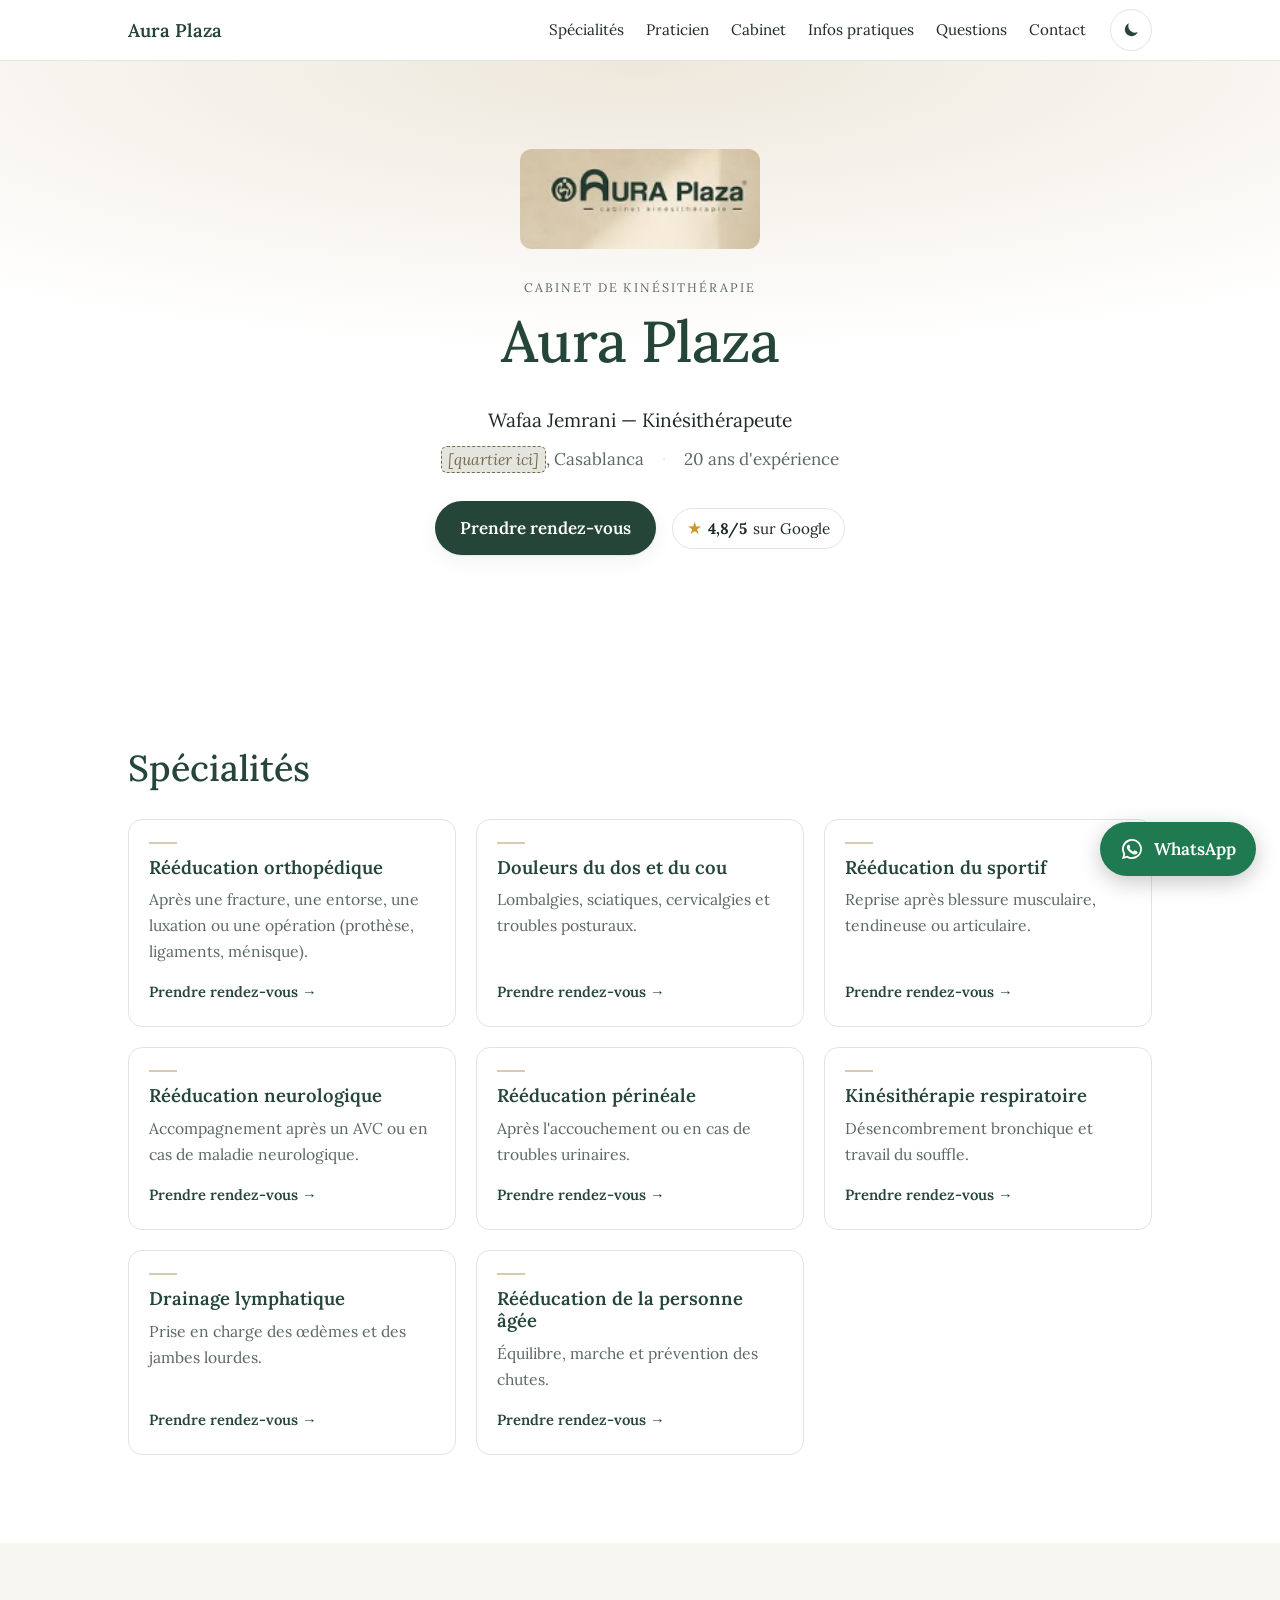
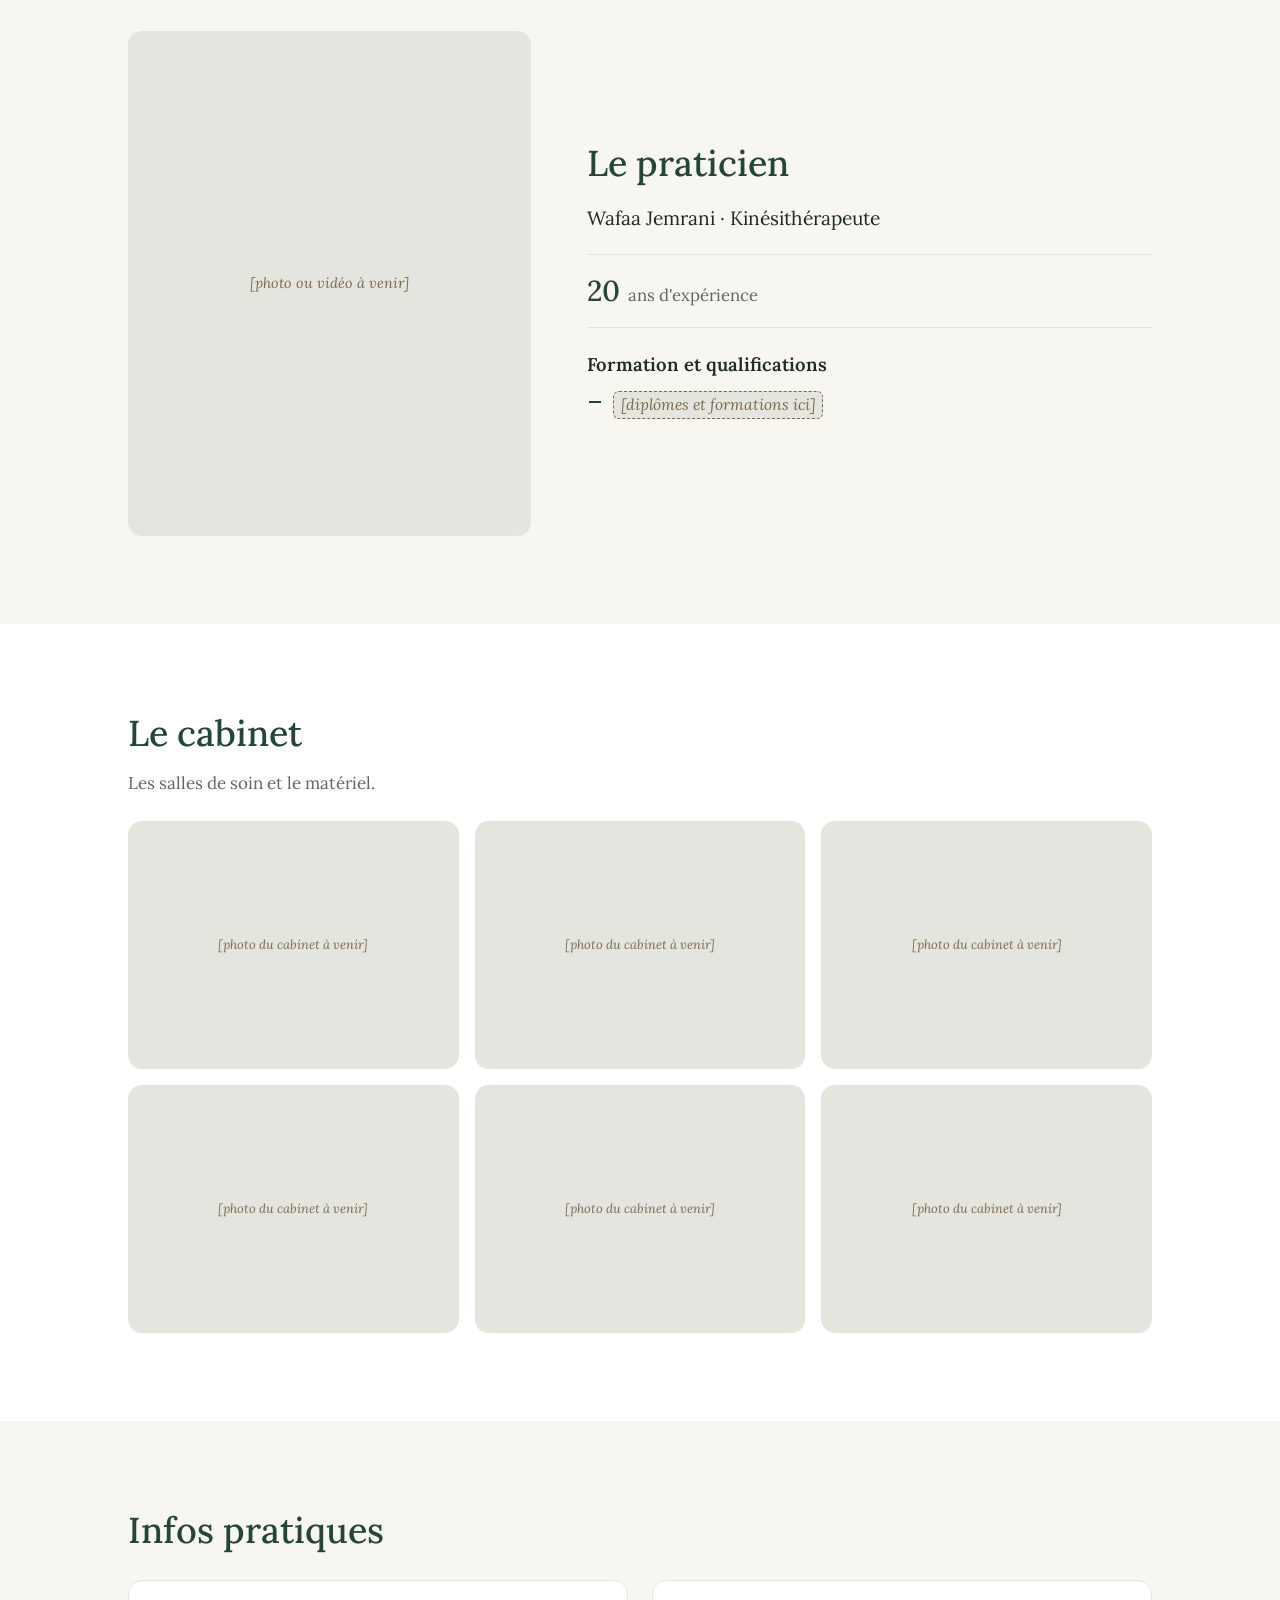
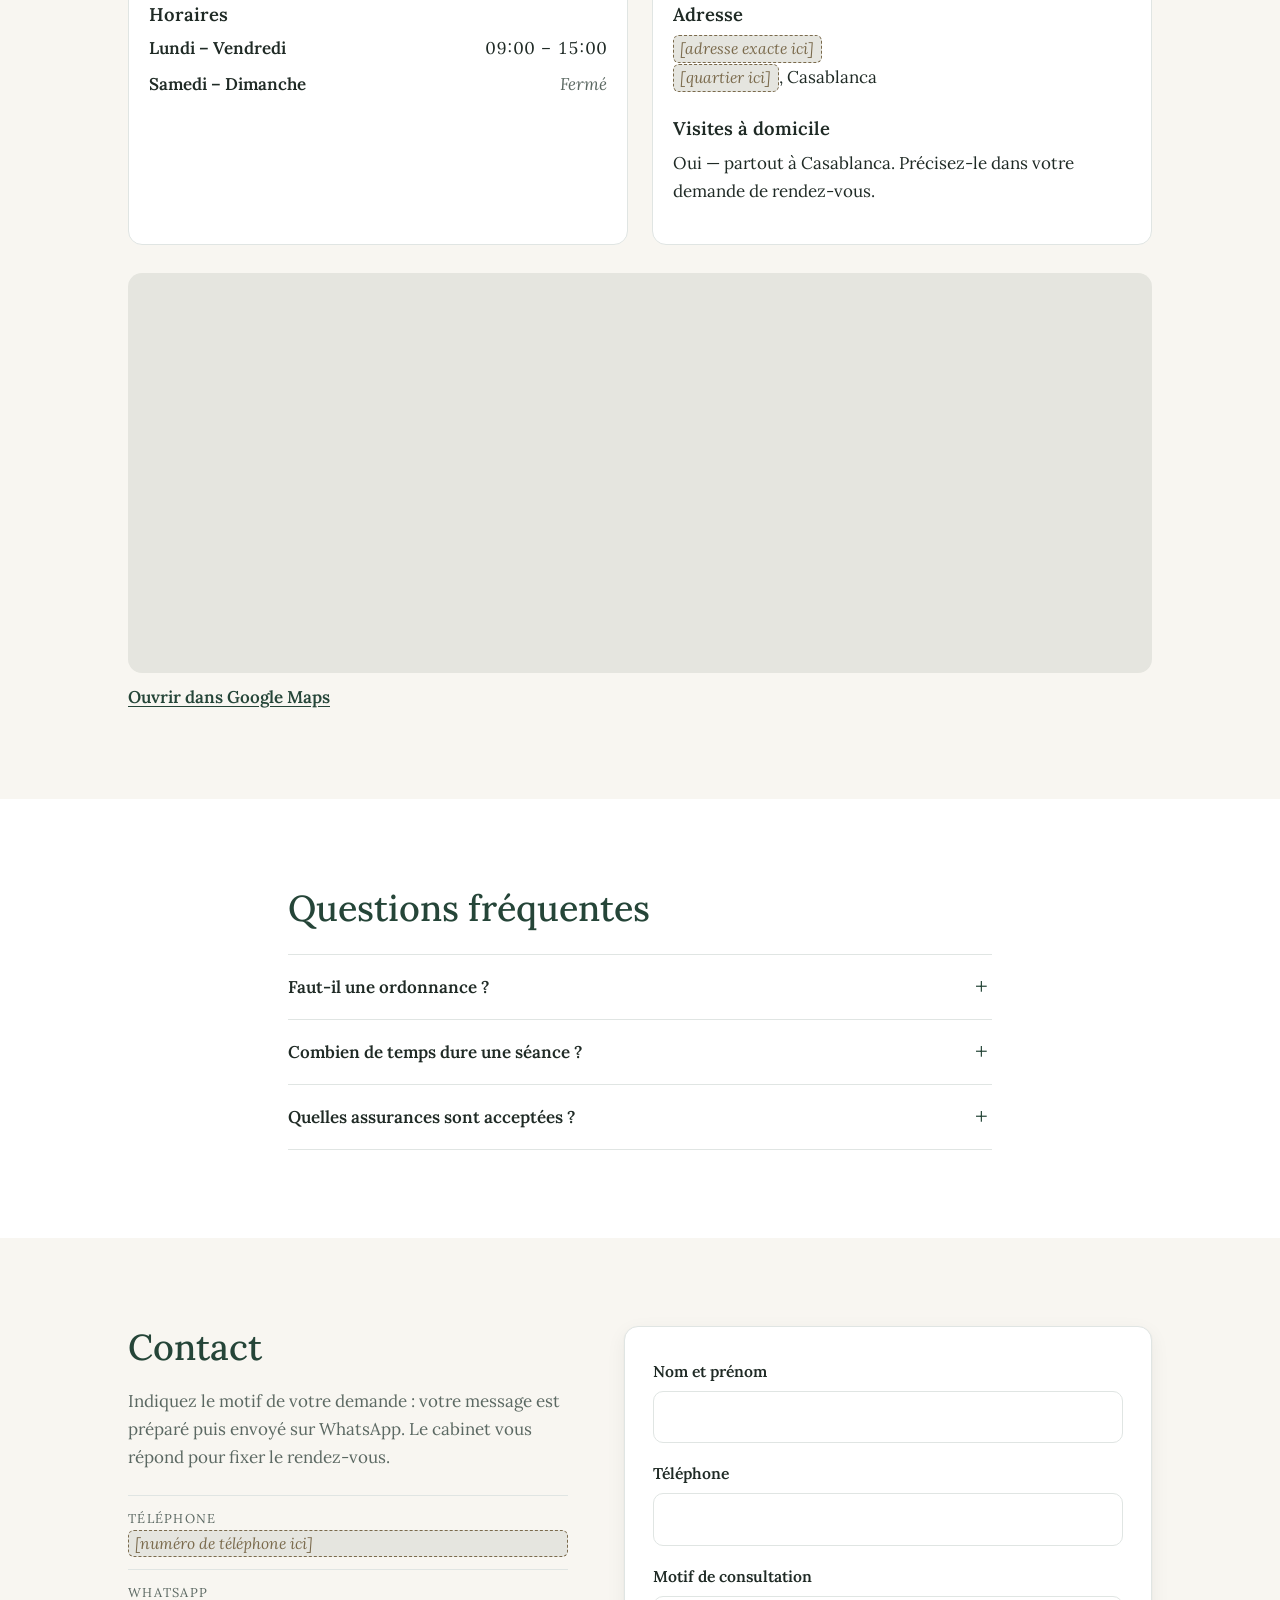
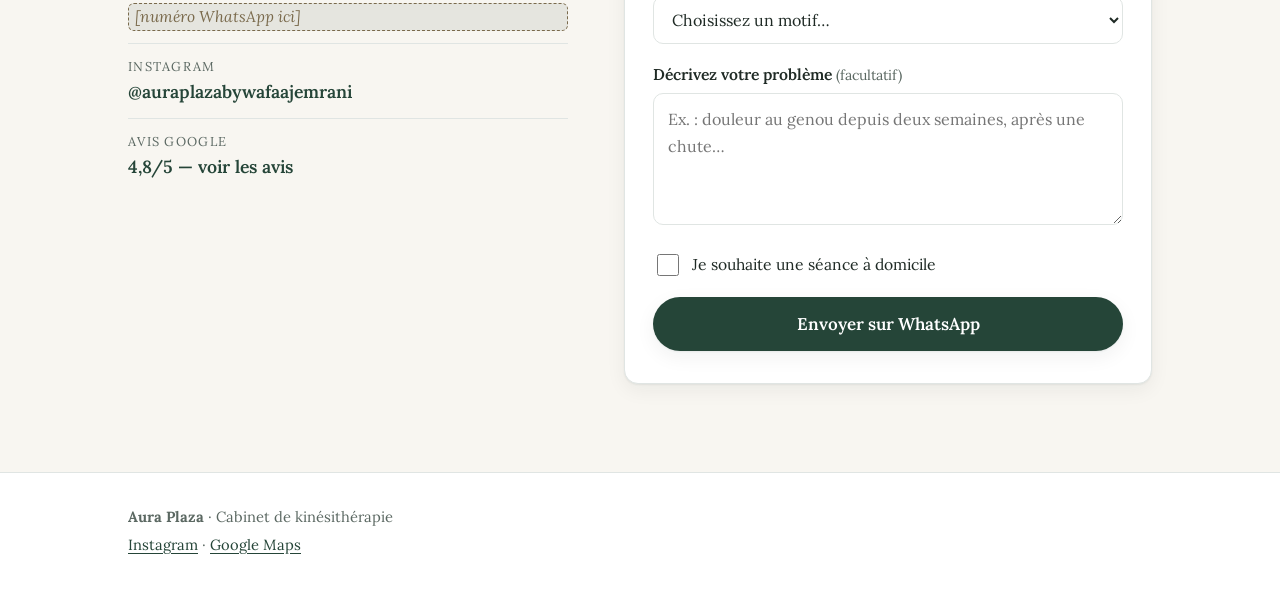
==== clients/aura-plaza/index.html @ 07568cd8 "Add kiné one-page template and Aura Plaza client site Static HTML/CSS/JS template driven by config.j" ====
<!DOCTYPE html>
<html lang="fr">
<head>
  <meta charset="utf-8">
  <meta name="viewport" content="width=device-width, initial-scale=1">
  <title>Cabinet de kinésithérapie</title>
  <meta name="description" content="">
  <meta name="color-scheme" content="light dark">
  <link rel="preconnect" href="https://fonts.googleapis.com">
  <link rel="preconnect" href="https://fonts.gstatic.com" crossorigin>
  <link href="https://fonts.googleapis.com/css2?family=Lora:ital,wght@0,400;0,500;0,600;1,400&display=swap" rel="stylesheet">
  <link rel="stylesheet" href="style.css">
  <!-- Applique le thème enregistré avant l'affichage pour éviter un flash -->
  <script>
    try { var t = localStorage.getItem("theme"); if (t) document.documentElement.setAttribute("data-theme", t); } catch (e) {}
  </script>
</head>
<body>
  <a class="skip-link" href="#contenu">Aller au contenu</a>

  <header class="site-header">
    <div class="container header-inner">
      <a class="brand" href="#top" data-bind="name">Cabinet</a>
      <nav class="main-nav" aria-label="Navigation principale">
        <a href="#specialites">Spécialités</a>
        <a href="#praticien">Praticien</a>
        <a href="#cabinet">Cabinet</a>
        <a href="#infos">Infos pratiques</a>
        <a href="#faq">Questions</a>
        <a href="#contact">Contact</a>
      </nav>
      <button class="theme-toggle" type="button" aria-label="Basculer le mode sombre" title="Mode clair / sombre">
        <svg class="icon-moon" viewBox="0 0 24 24" aria-hidden="true"><path d="M20 14.5A8 8 0 0 1 9.5 4a8 8 0 1 0 10.5 10.5Z"/></svg>
        <svg class="icon-sun" viewBox="0 0 24 24" aria-hidden="true"><circle cx="12" cy="12" r="4.5"/><path d="M12 2v2.5M12 19.5V22M2 12h2.5M19.5 12H22M4.9 4.9l1.8 1.8M17.3 17.3l1.8 1.8M4.9 19.1l1.8-1.8M17.3 6.7l1.8-1.8"/></svg>
      </button>
    </div>
  </header>

  <main id="contenu">
    <!-- 1. Hero -->
    <section class="hero" id="top">
      <div class="container hero-inner">
        <div class="hero-logo" id="hero-logo"></div>
        <p class="eyebrow" data-bind="tagline"></p>
        <h1 data-bind="name"></h1>
        <p class="hero-practitioner" id="hero-practitioner"></p>
        <p class="hero-meta" id="hero-meta"></p>
        <div class="hero-actions">
          <a class="btn btn-primary" href="#contact">Prendre rendez-vous</a>
          <a class="rating-badge" id="hero-rating" target="_blank" rel="noopener"></a>
        </div>
      </div>
    </section>

    <!-- 2. Spécialités -->
    <section class="section" id="specialites">
      <div class="container">
        <h2>Spécialités</h2>
        <div class="cards" id="specialties-list"></div>
      </div>
    </section>

    <!-- 3. Le praticien -->
    <section class="section section-alt" id="praticien">
      <div class="container practitioner">
        <div class="practitioner-media" id="practitioner-media"></div>
        <div class="practitioner-text">
          <h2 id="practitioner-heading">Le praticien</h2>
          <p class="practitioner-name" id="practitioner-name"></p>
          <p class="experience" id="practitioner-experience"></p>
          <h3>Formation et qualifications</h3>
          <ul class="check-list" id="practitioner-qualifications"></ul>
        </div>
      </div>
    </section>

    <!-- 4. Le cabinet -->
    <section class="section" id="cabinet">
      <div class="container">
        <h2>Le cabinet</h2>
        <p class="section-intro">Les salles de soin et le matériel.</p>
        <div class="gallery" id="cabinet-gallery"></div>
      </div>
    </section>

    <!-- 5. Infos pratiques -->
    <section class="section section-alt" id="infos">
      <div class="container">
        <h2>Infos pratiques</h2>
        <div class="info-grid">
          <div class="info-block">
            <h3>Horaires</h3>
            <dl class="hours" id="hours-list"></dl>
          </div>
          <div class="info-block">
            <h3>Adresse</h3>
            <address id="address-block"></address>
            <div id="access-block"></div>
            <h3>Visites à domicile</h3>
            <p id="home-visits"></p>
          </div>
        </div>
        <div class="map" id="map-block"></div>
      </div>
    </section>

    <!-- 6. Questions fréquentes -->
    <section class="section" id="faq">
      <div class="container narrow">
        <h2>Questions fréquentes</h2>
        <div class="faq-list" id="faq-list"></div>
      </div>
    </section>

    <!-- 7. Contact -->
    <section class="section section-alt" id="contact">
      <div class="container contact">
        <div class="contact-text">
          <h2>Contact</h2>
          <p>Indiquez le motif de votre demande : votre message est préparé puis envoyé sur WhatsApp. Le cabinet vous répond pour fixer le rendez-vous.</p>
          <ul class="contact-list" id="contact-list"></ul>
        </div>

        <form class="contact-form" id="rdv-form" novalidate>
          <div class="field">
            <label for="f-name">Nom et prénom</label>
            <input id="f-name" name="name" type="text" autocomplete="name" required>
          </div>
          <div class="field">
            <label for="f-phone">Téléphone</label>
            <input id="f-phone" name="phone" type="tel" autocomplete="tel" inputmode="tel" required>
          </div>
          <div class="field">
            <label for="f-specialty">Motif de consultation</label>
            <select id="f-specialty" name="specialty" required></select>
          </div>
          <div class="field">
            <label for="f-message">Décrivez votre problème <span class="optional" id="f-message-hint">(facultatif)</span></label>
            <textarea id="f-message" name="message" rows="4" placeholder="Ex. : douleur au genou depuis deux semaines, après une chute…"></textarea>
          </div>
          <div class="field field-check" id="f-home-wrap" hidden>
            <input id="f-home" name="home" type="checkbox">
            <label for="f-home">Je souhaite une séance à domicile</label>
          </div>
          <p class="form-error" id="form-error" role="alert" hidden></p>
          <button class="btn btn-primary btn-block" type="submit">Envoyer sur WhatsApp</button>
        </form>
      </div>
    </section>
  </main>

  <footer class="site-footer">
    <div class="container footer-inner">
      <p><strong data-bind="name"></strong> · <span data-bind="tagline"></span></p>
      <p id="footer-links"></p>
    </div>
  </footer>

  <a class="whatsapp-fab" id="whatsapp-fab" target="_blank" rel="noopener" aria-label="Écrire sur WhatsApp">
    <svg viewBox="0 0 24 24" aria-hidden="true"><path d="M12 2a10 10 0 0 0-8.6 15.1L2 22l5-1.3A10 10 0 1 0 12 2Zm0 18.2a8.2 8.2 0 0 1-4.2-1.2l-.3-.2-3 .8.8-2.9-.2-.3A8.2 8.2 0 1 1 12 20.2Zm4.5-6.1c-.2-.1-1.5-.7-1.7-.8-.2-.1-.4-.1-.6.1l-.8 1c-.1.2-.3.2-.5.1a6.7 6.7 0 0 1-3.3-2.9c-.3-.4.3-.4.7-1.3.1-.2 0-.3 0-.4l-.8-1.8c-.2-.5-.4-.4-.6-.4h-.5a1 1 0 0 0-.7.3 3 3 0 0 0-.9 2.2 5.2 5.2 0 0 0 1.1 2.7 11.8 11.8 0 0 0 4.5 4c1.7.7 2.3.8 3.2.6.5-.1 1.5-.6 1.7-1.2.2-.6.2-1.1.2-1.2-.1-.1-.3-.2-.5-.3Z"/></svg>
    <span>WhatsApp</span>
  </a>

  <script src="config.js"></script>
  <script src="script.js"></script>
</body>
</html>
---- clients/aura-plaza/style.css ----
/* Modèle "Kiné" — mobile d'abord (360px), puis tablette et bureau. */

/* ---------- Couleurs ---------- */
:root {
  /* Valeurs remplacées par config.js (colors) */
  --brand: #2f5d50;
  --brand-accent: #d9cbb0;
  --d-bg: #16241e;
  --d-surface: #1e3129;
  --d-brand: #d9cbb0;
  --d-brand-accent: #8fb3a3;

  /* Mode clair */
  --bg: #ffffff;
  --surface: color-mix(in srgb, var(--brand-accent) 18%, #ffffff);
  --card: #ffffff;
  --text: #1f2a25;
  --muted: #5b6862;
  --line: color-mix(in srgb, var(--brand) 14%, #ffffff);
  --primary: var(--brand);
  --on-primary: #ffffff;
  --soft: color-mix(in srgb, var(--brand-accent) 45%, #ffffff);
  --placeholder-bg: color-mix(in srgb, var(--brand) 7%, #f3f1ec);
  --placeholder-text: #7a6a4c;
  --wa: #1f7a52;
  --shadow: 0 1px 2px rgba(20, 40, 30, .06), 0 6px 20px rgba(20, 40, 30, .06);

  --font: "Lora", Georgia, "Times New Roman", serif;
  --radius: 14px;
  --gutter: 16px;
  color-scheme: light;
}

/* Mode sombre : palette inversée du logo (fond vert, accents sable) */
@media (prefers-color-scheme: dark) {
  :root:not([data-theme="light"]) {
    --bg: var(--d-bg);
    --surface: var(--d-surface);
    --card: color-mix(in srgb, var(--d-surface) 70%, var(--d-brand) 4%);
    --text: #ece6d8;
    --muted: #b4b9ae;
    --line: color-mix(in srgb, var(--d-brand) 18%, var(--d-bg));
    --primary: var(--d-brand);
    --on-primary: var(--d-bg);
    --soft: color-mix(in srgb, var(--d-brand-accent) 22%, var(--d-bg));
    --placeholder-bg: color-mix(in srgb, var(--d-brand) 8%, var(--d-surface));
    --placeholder-text: #d9cbb0;
    --wa: #2a9d6a;
    --shadow: 0 1px 2px rgba(0, 0, 0, .25), 0 8px 24px rgba(0, 0, 0, .25);
    color-scheme: dark;
  }
}
:root[data-theme="dark"] {
  --bg: var(--d-bg);
  --surface: var(--d-surface);
  --card: color-mix(in srgb, var(--d-surface) 70%, var(--d-brand) 4%);
  --text: #ece6d8;
  --muted: #b4b9ae;
  --line: color-mix(in srgb, var(--d-brand) 18%, var(--d-bg));
  --primary: var(--d-brand);
  --on-primary: var(--d-bg);
  --soft: color-mix(in srgb, var(--d-brand-accent) 22%, var(--d-bg));
  --placeholder-bg: color-mix(in srgb, var(--d-brand) 8%, var(--d-surface));
  --placeholder-text: #d9cbb0;
  --wa: #2a9d6a;
  --shadow: 0 1px 2px rgba(0, 0, 0, .25), 0 8px 24px rgba(0, 0, 0, .25);
  color-scheme: dark;
}

/* ---------- Base ---------- */
*, *::before, *::after { box-sizing: border-box; }
html { scroll-behavior: smooth; -webkit-text-size-adjust: 100%; }
@media (prefers-reduced-motion: reduce) { html { scroll-behavior: auto; } }
body {
  margin: 0;
  background: var(--bg);
  color: var(--text);
  font-family: var(--font);
  font-size: 1.0625rem;
  line-height: 1.65;
  overflow-x: hidden;
  padding-bottom: 88px; /* place pour le bouton WhatsApp */
  transition: background-color .25s, color .25s;
}
img, video, iframe { display: block; max-width: 100%; }
a { color: var(--primary); text-underline-offset: 3px; }
h1, h2, h3 { line-height: 1.2; font-weight: 500; margin: 0 0 .5em; overflow-wrap: anywhere; }
h1 { font-size: clamp(2.1rem, 9vw, 3.6rem); letter-spacing: -.01em; }
h2 { font-size: clamp(1.6rem, 6vw, 2.25rem); color: var(--primary); }
h3 { font-size: 1.15rem; font-weight: 600; }
p { margin: 0 0 1em; }
section[id] { scroll-margin-top: 72px; }

.container { width: 100%; max-width: 1080px; margin: 0 auto; padding: 0 var(--gutter); }
.narrow { max-width: 760px; }
.section { padding: 64px 0; }
.section-alt { background: var(--surface); }
.section-intro { color: var(--muted); margin-top: -.25em; }

.skip-link { position: absolute; left: -999px; top: 8px; background: var(--primary); color: var(--on-primary); padding: 8px 12px; border-radius: 8px; z-index: 100; }
.skip-link:focus { left: 8px; }
:focus-visible { outline: 2px solid var(--primary); outline-offset: 3px; }

/* Espaces réservés visibles */
.placeholder {
  display: inline-block;
  background: var(--placeholder-bg);
  color: var(--placeholder-text);
  border: 1px dashed currentColor;
  border-radius: 6px;
  padding: 0 .4em;
  font-size: .92em;
  font-style: italic;
}
.photo-slot {
  display: flex; align-items: center; justify-content: center;
  width: 100%; aspect-ratio: 4 / 3;
  background: var(--placeholder-bg);
  border-radius: var(--radius);
  color: var(--placeholder-text);
  font-size: .9rem; font-style: italic; text-align: center; padding: 12px;
}
.photo-slot.portrait { aspect-ratio: 4 / 5; }

/* ---------- Boutons ---------- */
.btn {
  display: inline-flex; align-items: center; justify-content: center;
  min-height: 48px; padding: 12px 24px;
  border-radius: 999px; border: 1px solid transparent;
  font: inherit; font-weight: 600; text-decoration: none; cursor: pointer;
  transition: transform .15s, background-color .2s, box-shadow .2s;
}
.btn-primary { background: var(--primary); color: var(--on-primary); box-shadow: var(--shadow); }
.btn-primary:hover { transform: translateY(-1px); }
.btn-block { width: 100%; }

/* ---------- En-tête ---------- */
.site-header {
  position: sticky; top: 0; z-index: 20;
  background: color-mix(in srgb, var(--bg) 88%, transparent);
  backdrop-filter: saturate(1.4) blur(10px);
  -webkit-backdrop-filter: saturate(1.4) blur(10px);
  border-bottom: 1px solid var(--line);
}
.header-inner { display: flex; align-items: center; gap: 12px; min-height: 60px; }
.brand { font-weight: 600; font-size: 1.15rem; color: var(--primary); text-decoration: none; margin-right: auto; white-space: nowrap; }
.main-nav { display: none; }
.theme-toggle {
  width: 42px; height: 42px; flex: none;
  display: inline-flex; align-items: center; justify-content: center;
  border-radius: 50%; border: 1px solid var(--line);
  background: transparent; color: var(--primary); cursor: pointer;
}
.theme-toggle svg { width: 20px; height: 20px; fill: none; stroke: currentColor; stroke-width: 1.7; stroke-linecap: round; stroke-linejoin: round; }
.theme-toggle .icon-moon { fill: currentColor; stroke: none; }
.theme-toggle .icon-sun { display: none; }
:root[data-theme="dark"] .theme-toggle .icon-sun { display: block; }
:root[data-theme="dark"] .theme-toggle .icon-moon { display: none; }
@media (prefers-color-scheme: dark) {
  :root:not([data-theme="light"]) .theme-toggle .icon-sun { display: block; }
  :root:not([data-theme="light"]) .theme-toggle .icon-moon { display: none; }
}

/* ---------- 1. Hero ---------- */
.hero { padding: 48px 0 56px; text-align: center; background:
  radial-gradient(120% 70% at 50% 0%, var(--soft) 0%, transparent 70%); }
.hero-logo img { width: min(240px, 70vw); height: auto; margin: 0 auto 28px; border-radius: 12px; }
.eyebrow { text-transform: uppercase; letter-spacing: .16em; font-size: .78rem; color: var(--muted); margin-bottom: .75em; }
.hero h1 { color: var(--primary); }
.hero-practitioner { font-size: 1.2rem; margin-bottom: .4em; }
.hero-meta { color: var(--muted); display: flex; flex-wrap: wrap; justify-content: center; gap: 4px 18px; margin-bottom: 28px; }
.hero-meta span + span::before { content: "·"; margin-right: 18px; color: var(--line); }
.hero-actions { display: flex; flex-direction: column; align-items: center; gap: 16px; }
.rating-badge {
  display: inline-flex; align-items: center; gap: 6px;
  color: var(--text); text-decoration: none; font-size: .95rem;
  padding: 6px 14px; border: 1px solid var(--line); border-radius: 999px; background: var(--card);
}
.rating-badge .stars { color: #c99a2e; font-size: 1.05rem; }
a.rating-badge:hover { border-color: var(--primary); }

/* ---------- 2. Spécialités ---------- */
.cards { display: grid; gap: 16px; margin-top: 28px; }
.card {
  background: var(--card); border: 1px solid var(--line); border-radius: var(--radius);
  padding: 22px 20px; display: flex; flex-direction: column;
}
.card h3 { color: var(--primary); position: relative; padding-top: 14px; }
.card h3::before { content: ""; position: absolute; top: 0; left: 0; width: 28px; height: 2px; background: var(--brand-accent); }
.card p { color: var(--muted); font-size: .98rem; flex: 1; }
.card-link { font-size: .92rem; font-weight: 600; text-decoration: none; }
.card-link::after { content: " →"; }

/* ---------- 3. Praticien ---------- */
.practitioner { display: grid; gap: 28px; }
.practitioner-media img, .practitioner-media video {
  width: 100%; aspect-ratio: 4 / 5; object-fit: cover; border-radius: var(--radius); background: var(--placeholder-bg);
}
.practitioner-name { font-size: 1.2rem; }
.experience { font-size: 1.05rem; color: var(--muted); padding: 12px 0; border-top: 1px solid var(--line); border-bottom: 1px solid var(--line); margin-bottom: 1.5em; }
.experience strong { font-size: 1.8rem; font-weight: 500; color: var(--primary); margin-right: 4px; }
.check-list { list-style: none; padding: 0; margin: 0; }
.check-list li { padding: 6px 0 6px 26px; position: relative; }
.check-list li::before { content: ""; position: absolute; left: 2px; top: 1em; width: 12px; height: 2px; background: var(--primary); }

/* ---------- 4. Cabinet ---------- */
.gallery { display: grid; grid-template-columns: 1fr 1fr; gap: 12px; margin-top: 24px; }
.gallery figure { margin: 0; }
.gallery img { width: 100%; aspect-ratio: 4 / 3; object-fit: cover; border-radius: var(--radius); }
.gallery .photo-slot { font-size: .8rem; }
.gallery figcaption { font-size: .88rem; color: var(--muted); margin-top: 6px; }

/* ---------- 5. Infos pratiques ---------- */
.info-grid { display: grid; gap: 24px; margin: 28px 0; }
.info-block { background: var(--card); border: 1px solid var(--line); border-radius: var(--radius); padding: 22px 20px; }
.info-block h3:not(:first-child) { margin-top: 1.4em; }
.hours { display: grid; grid-template-columns: auto 1fr; gap: 8px 16px; margin: 0; }
.hours dt { font-weight: 600; }
.hours dd { margin: 0; text-align: right; font-variant-numeric: tabular-nums; }
.hours dd.closed { color: var(--muted); font-style: italic; }
address { font-style: normal; margin-bottom: 1em; }
address .line { display: block; }
.map iframe { width: 100%; height: 320px; border: 0; border-radius: var(--radius); background: var(--placeholder-bg); }
.map .map-slot { aspect-ratio: 16 / 9; }
.map-link { display: inline-block; margin-top: 10px; font-weight: 600; }

/* ---------- 6. FAQ ---------- */
.faq-list { margin-top: 24px; border-top: 1px solid var(--line); }
.faq-list details { border-bottom: 1px solid var(--line); }
.faq-list summary {
  cursor: pointer; list-style: none; padding: 18px 36px 18px 0; position: relative; font-weight: 600;
}
.faq-list summary::-webkit-details-marker { display: none; }
.faq-list summary::after {
  content: "+"; position: absolute; right: 4px; top: 50%; transform: translateY(-50%);
  font-size: 1.5rem; font-weight: 400; color: var(--primary); transition: transform .2s;
}
.faq-list details[open] summary::after { transform: translateY(-50%) rotate(45deg); }
.faq-list details p { color: var(--muted); padding-bottom: 6px; }

/* ---------- 7. Contact ---------- */
.contact { display: grid; gap: 32px; }
.contact-text > p { color: var(--muted); }
.contact-list { list-style: none; padding: 0; margin: 24px 0 0; }
.contact-list li { display: flex; flex-direction: column; padding: 12px 0; border-top: 1px solid var(--line); overflow-wrap: anywhere; }
.contact-list .label { font-size: .8rem; text-transform: uppercase; letter-spacing: .1em; color: var(--muted); }
.contact-list a { font-size: 1.1rem; font-weight: 600; text-decoration: none; }

.contact-form { background: var(--card); border: 1px solid var(--line); border-radius: var(--radius); padding: 22px 18px; box-shadow: var(--shadow); }
.field { margin-bottom: 18px; }
.field label { display: block; font-weight: 600; margin-bottom: 6px; font-size: .98rem; }
.optional { font-weight: 400; color: var(--muted); font-size: .88rem; }
.field input, .field select, .field textarea {
  width: 100%; font: inherit; font-size: 1rem; color: var(--text);
  background: var(--bg); border: 1px solid var(--line); border-radius: 10px;
  padding: 12px 14px; min-height: 48px;
}
.field textarea { resize: vertical; min-height: 110px; }
.field input:focus, .field select:focus, .field textarea:focus { outline: 2px solid var(--primary); outline-offset: 0; border-color: transparent; }
.field-check { display: flex; align-items: center; gap: 10px; }
.field-check input { width: 22px; min-height: 22px; height: 22px; accent-color: var(--primary); flex: none; }
.field-check label { margin: 0; font-weight: 400; }
.form-error { color: #b3261e; font-size: .95rem; }
:root[data-theme="dark"] .form-error { color: #f2a59e; }
@media (prefers-color-scheme: dark) { :root:not([data-theme="light"]) .form-error { color: #f2a59e; } }

/* ---------- Pied de page ---------- */
.site-footer { border-top: 1px solid var(--line); padding: 28px 0; color: var(--muted); font-size: .92rem; }
.footer-inner p { margin: .25em 0; }

/* ---------- Bouton WhatsApp fixe ---------- */
.whatsapp-fab {
  position: fixed; z-index: 30;
  left: var(--gutter); right: var(--gutter); bottom: max(16px, env(safe-area-inset-bottom));
  display: flex; align-items: center; justify-content: center; gap: 10px;
  min-height: 54px; padding: 12px 20px; border-radius: 999px;
  background: var(--wa); color: #fff; text-decoration: none; font-weight: 600;
  box-shadow: 0 6px 22px rgba(0, 0, 0, .22);
}
.whatsapp-fab svg { width: 24px; height: 24px; fill: currentColor; flex: none; }

/* ---------- Tablette ---------- */
@media (min-width: 640px) {
  :root { --gutter: 28px; }
  .section { padding: 88px 0; }
  .cards { grid-template-columns: repeat(2, 1fr); }
  .gallery { grid-template-columns: repeat(3, 1fr); gap: 16px; }
  .info-grid { grid-template-columns: 1fr 1fr; }
  .hero-actions { flex-direction: row; justify-content: center; }
  .whatsapp-fab { left: auto; right: 24px; bottom: 24px; }
  body { padding-bottom: 0; }
  .map iframe { height: 400px; }
}

/* ---------- Bureau ---------- */
@media (min-width: 960px) {
  .main-nav { display: flex; gap: 22px; margin-right: 12px; }
  .main-nav a { color: var(--text); text-decoration: none; font-size: .95rem; }
  .main-nav a:hover { color: var(--primary); }
  .hero { padding: 88px 0 104px; }
  .cards { grid-template-columns: repeat(3, 1fr); gap: 20px; }
  .practitioner { grid-template-columns: 5fr 7fr; gap: 56px; align-items: center; }
  .contact { grid-template-columns: 5fr 6fr; gap: 56px; align-items: start; }
  .contact-form { padding: 32px 28px; }
}
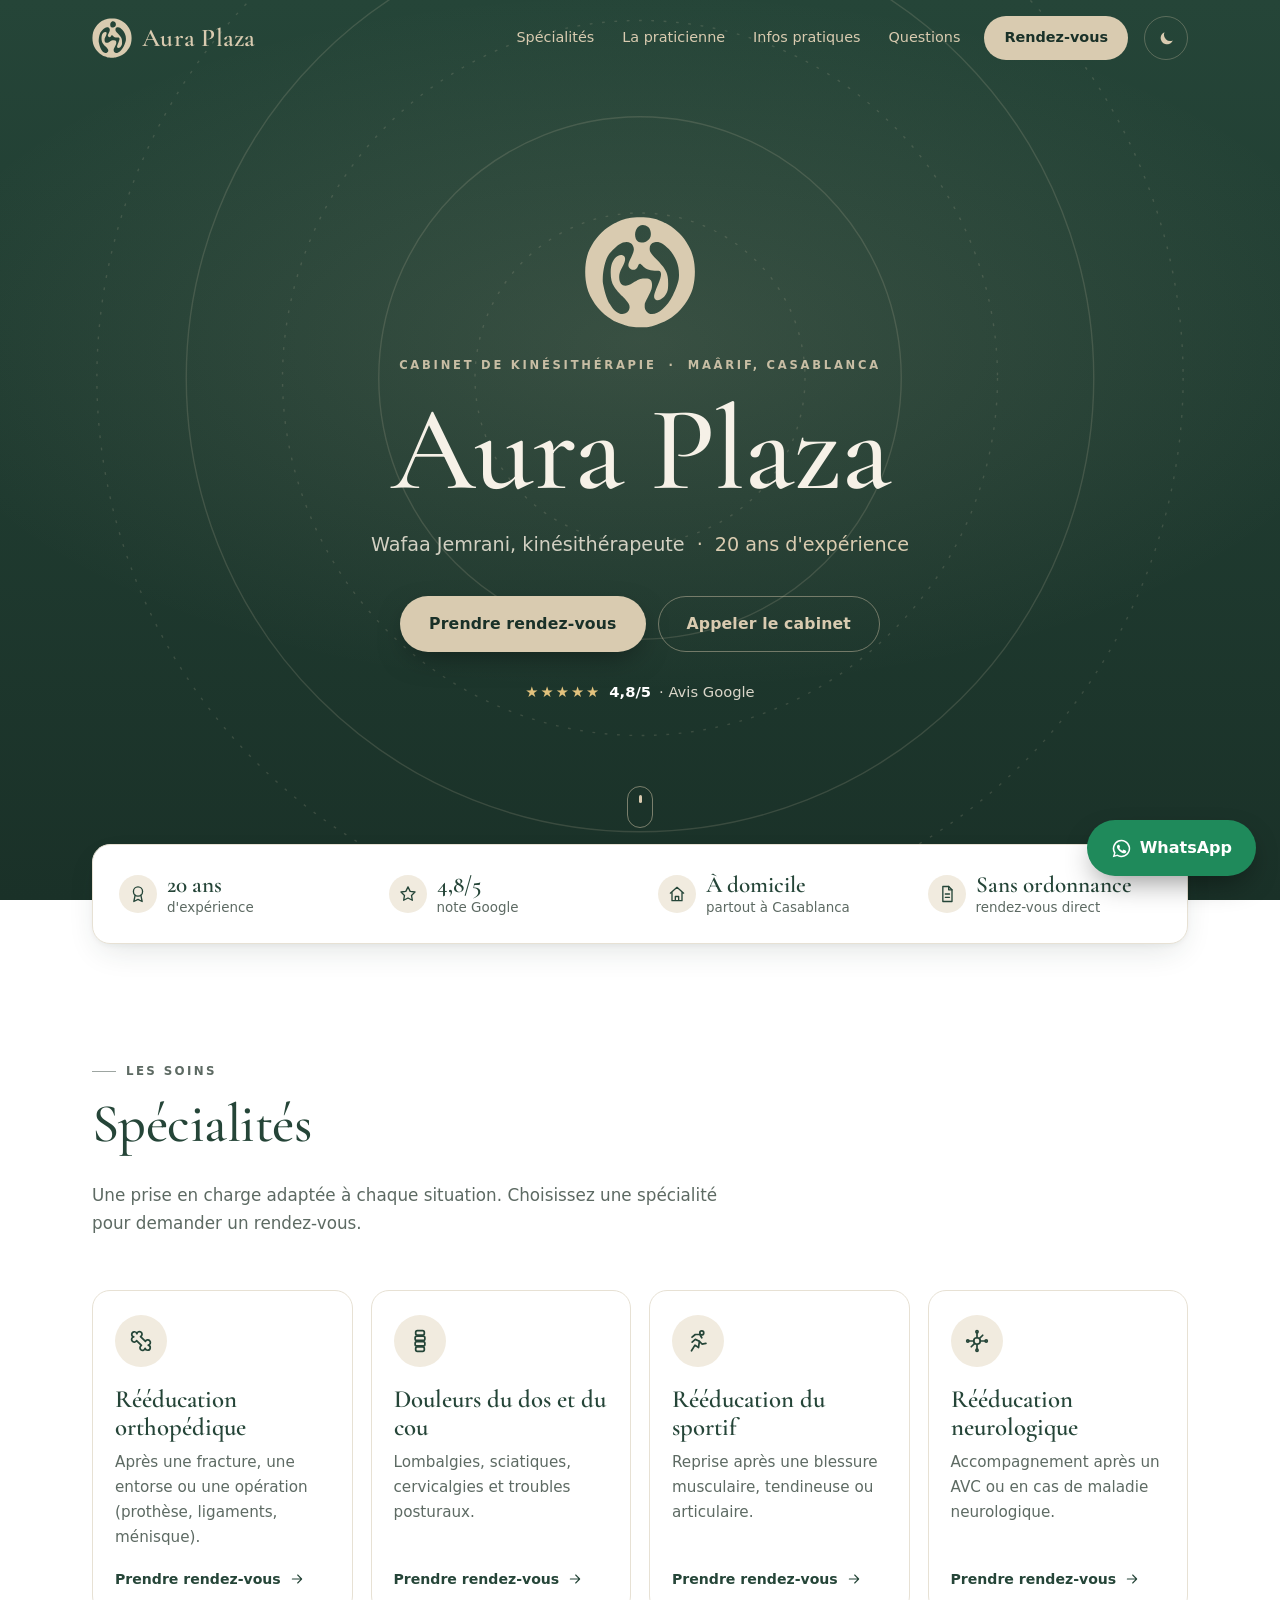
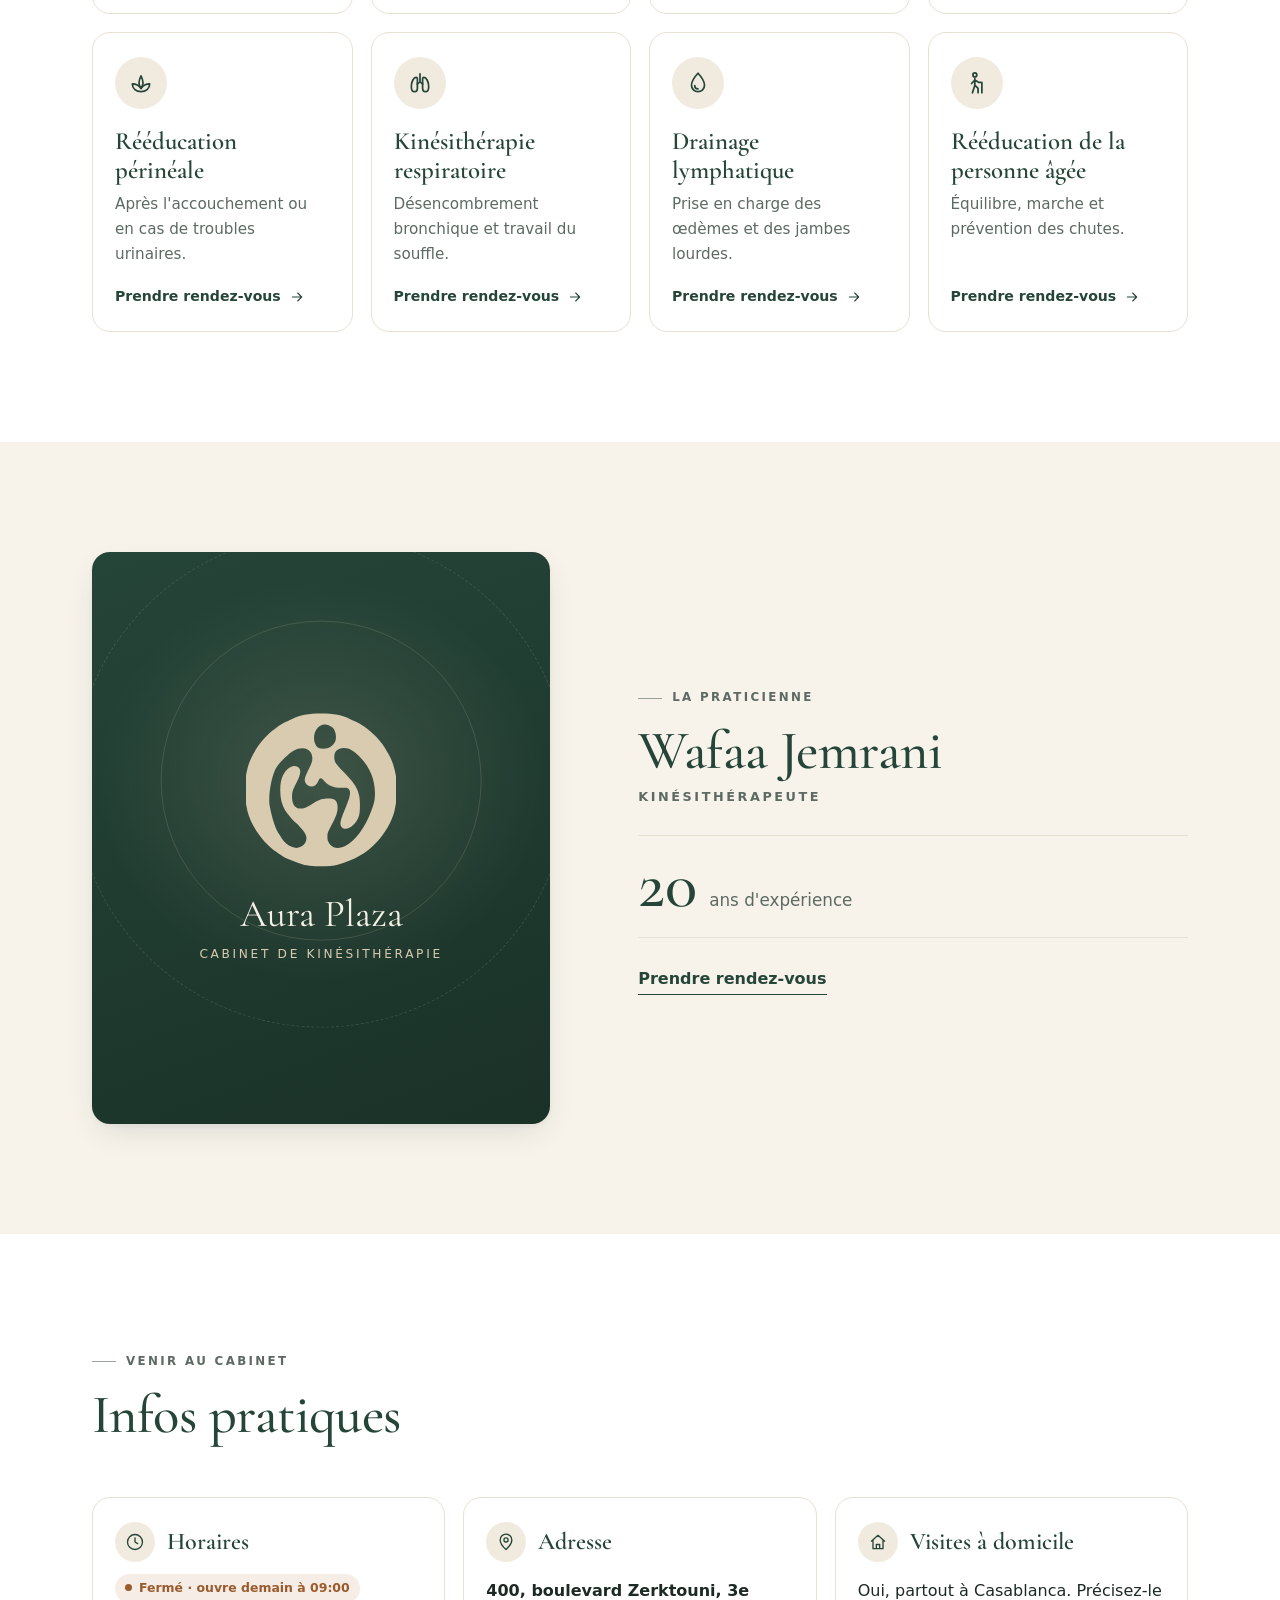
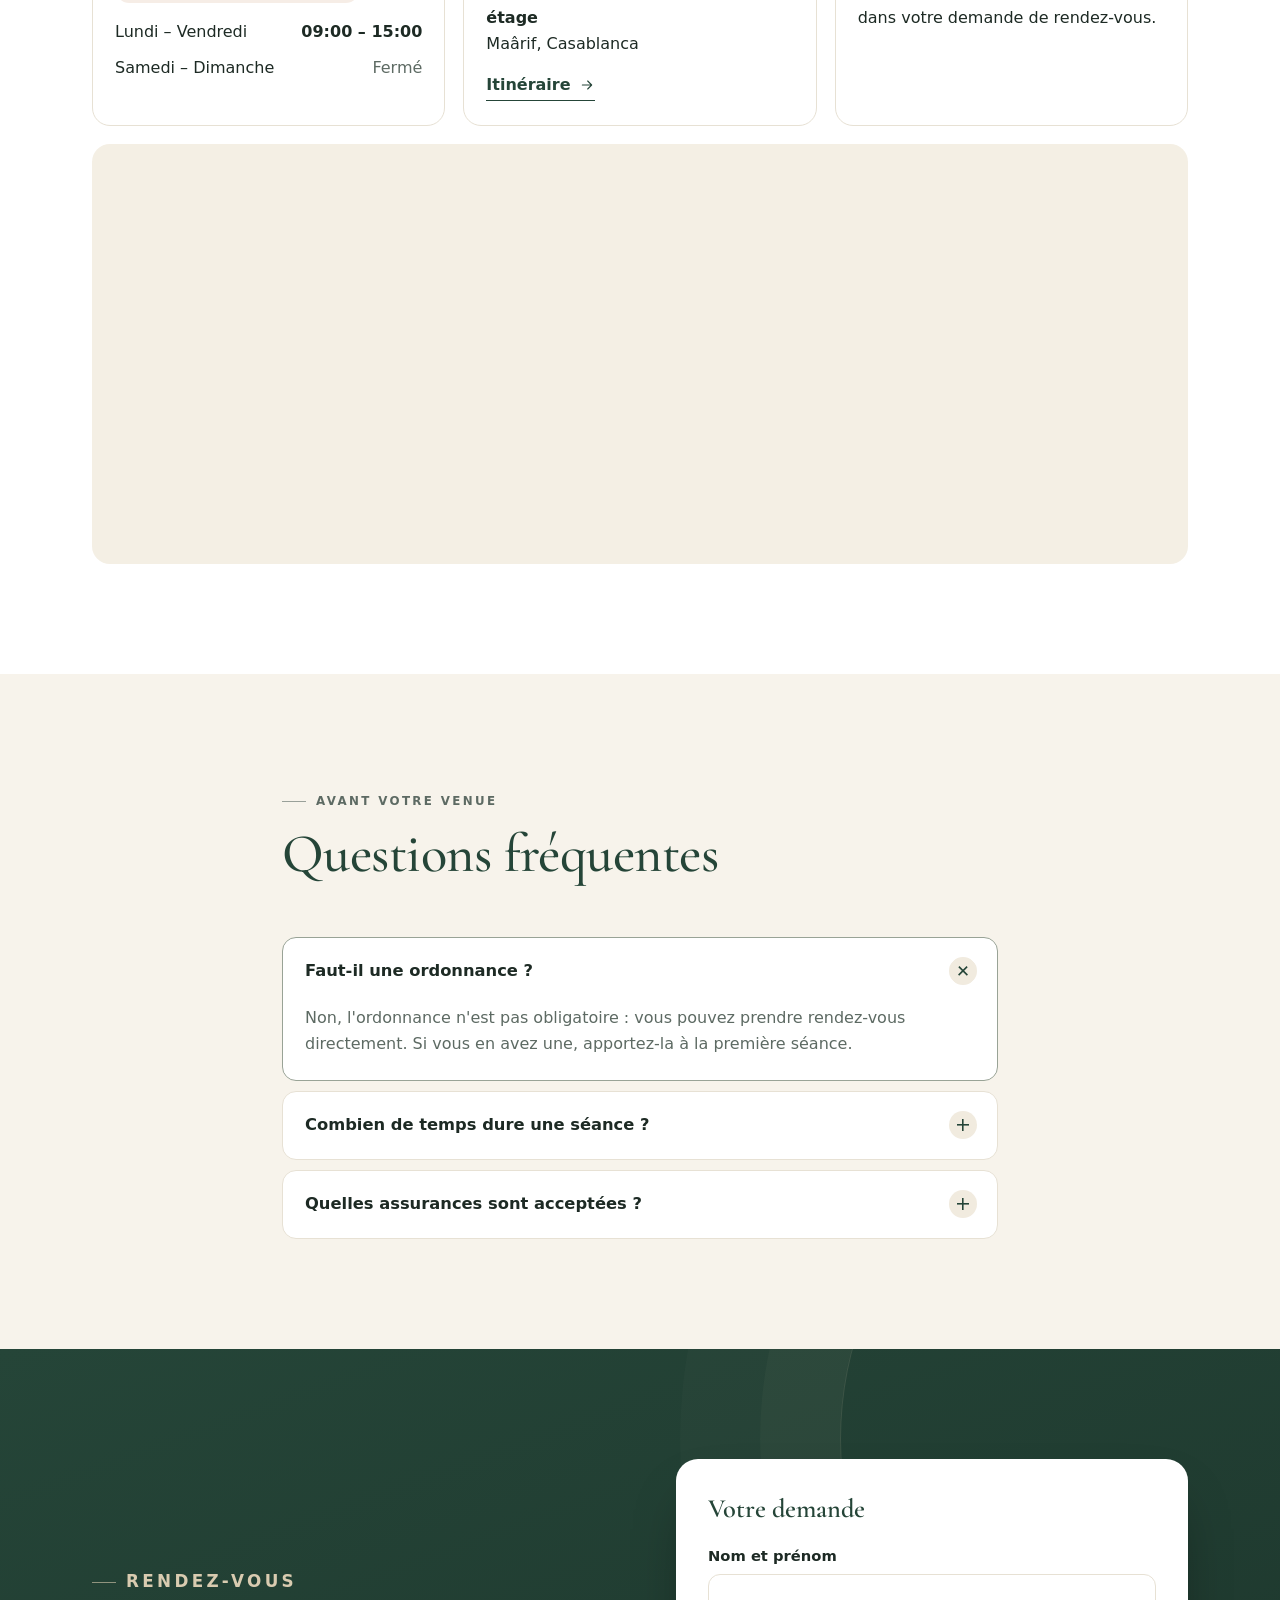
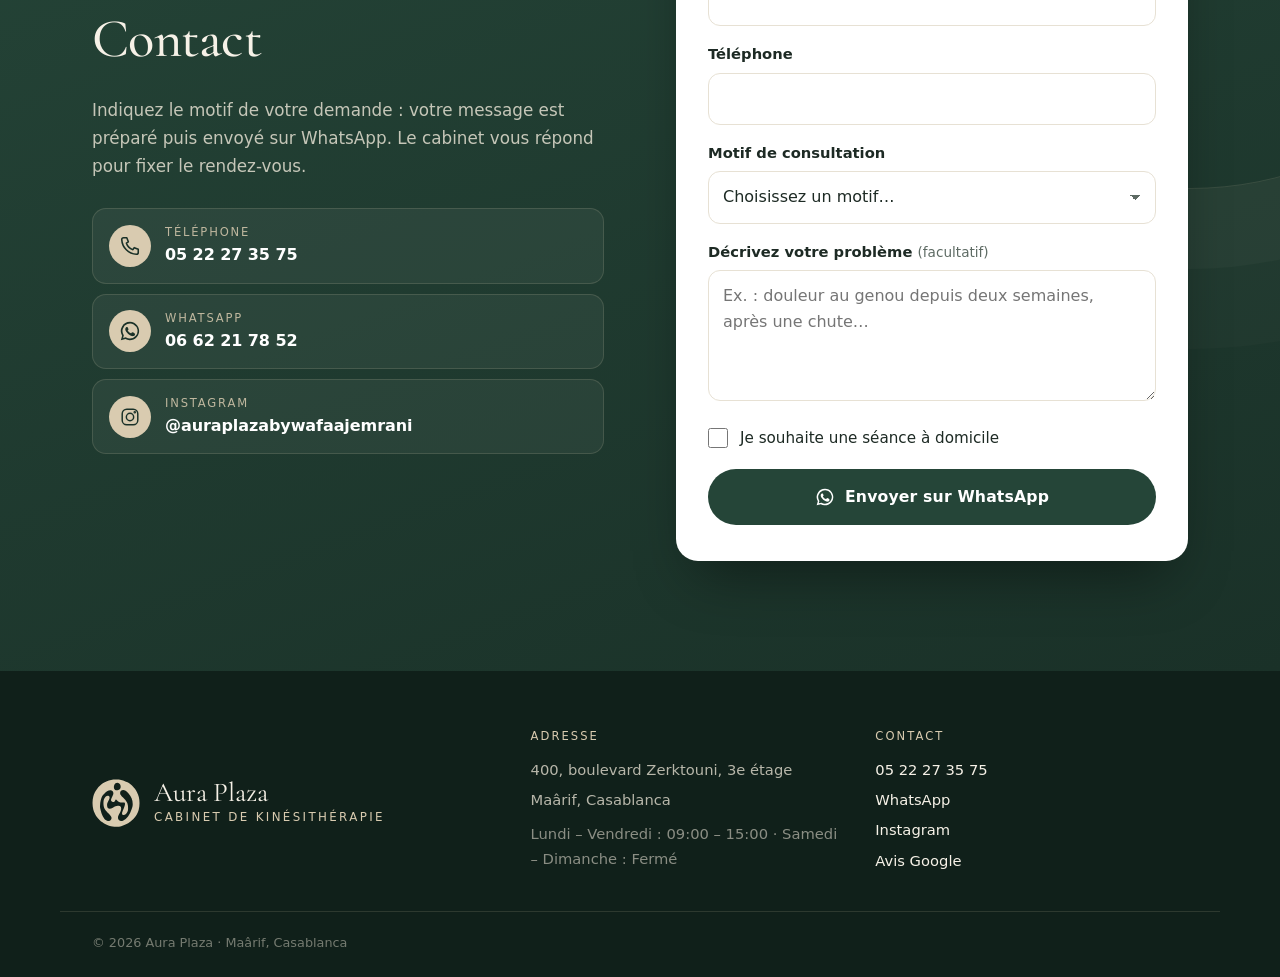
==== commit 92d1e5de: "Redesign kiné template: premium full-screen hero, icons, dark mode polish - Full-screen green hero w" ====
--- a/clients/aura-plaza/index.html
+++ b/clients/aura-plaza/index.html
@@ -2,74 +2,99 @@
 <html lang="fr">
 <head>
   <meta charset="utf-8">
-  <meta name="viewport" content="width=device-width, initial-scale=1">
+  <meta name="viewport" content="width=device-width, initial-scale=1, viewport-fit=cover">
   <title>Cabinet de kinésithérapie</title>
   <meta name="description" content="">
   <meta name="color-scheme" content="light dark">
+  <meta name="theme-color" content="#254538">
   <link rel="preconnect" href="https://fonts.googleapis.com">
   <link rel="preconnect" href="https://fonts.gstatic.com" crossorigin>
-  <link href="https://fonts.googleapis.com/css2?family=Lora:ital,wght@0,400;0,500;0,600;1,400&display=swap" rel="stylesheet">
+  <link href="https://fonts.googleapis.com/css2?family=Cormorant+Garamond:ital,wght@0,500;0,600;1,500&display=swap" rel="stylesheet">
   <link rel="stylesheet" href="style.css">
-  <!-- Applique le thème enregistré avant l'affichage pour éviter un flash -->
   <script>
     try { var t = localStorage.getItem("theme"); if (t) document.documentElement.setAttribute("data-theme", t); } catch (e) {}
+    document.documentElement.classList.add("js");
   </script>
 </head>
 <body>
   <a class="skip-link" href="#contenu">Aller au contenu</a>
 
-  <header class="site-header">
+  <!-- En-tête -->
+  <header class="site-header" id="site-header">
     <div class="container header-inner">
-      <a class="brand" href="#top" data-bind="name">Cabinet</a>
-      <nav class="main-nav" aria-label="Navigation principale">
+      <a class="brand" href="#top" aria-label="Retour en haut de page">
+        <span class="brand-mark" data-mark></span>
+        <span class="brand-name" data-bind="name"></span>
+      </a>
+      <nav class="main-nav" id="main-nav" aria-label="Navigation principale">
         <a href="#specialites">Spécialités</a>
-        <a href="#praticien">Praticien</a>
-        <a href="#cabinet">Cabinet</a>
+        <a href="#praticien">La praticienne</a>
+        <a href="#cabinet" data-nav="cabinet">Le cabinet</a>
         <a href="#infos">Infos pratiques</a>
         <a href="#faq">Questions</a>
-        <a href="#contact">Contact</a>
+        <a href="#contact" class="nav-cta">Rendez-vous</a>
       </nav>
-      <button class="theme-toggle" type="button" aria-label="Basculer le mode sombre" title="Mode clair / sombre">
+      <button class="icon-btn theme-toggle" type="button" aria-label="Basculer le mode sombre">
         <svg class="icon-moon" viewBox="0 0 24 24" aria-hidden="true"><path d="M20 14.5A8 8 0 0 1 9.5 4a8 8 0 1 0 10.5 10.5Z"/></svg>
         <svg class="icon-sun" viewBox="0 0 24 24" aria-hidden="true"><circle cx="12" cy="12" r="4.5"/><path d="M12 2v2.5M12 19.5V22M2 12h2.5M19.5 12H22M4.9 4.9l1.8 1.8M17.3 17.3l1.8 1.8M4.9 19.1l1.8-1.8M17.3 6.7l1.8-1.8"/></svg>
       </button>
+      <button class="icon-btn menu-toggle" type="button" aria-label="Ouvrir le menu" aria-expanded="false" aria-controls="main-nav">
+        <span></span><span></span>
+      </button>
     </div>
   </header>
 
   <main id="contenu">
-    <!-- 1. Hero -->
+    <!-- 1. Accueil -->
     <section class="hero" id="top">
+      <svg class="hero-aura" viewBox="0 0 800 800" aria-hidden="true">
+        <circle cx="400" cy="400" r="120"/><circle cx="400" cy="400" r="190"/><circle cx="400" cy="400" r="260"/>
+        <circle cx="400" cy="400" r="330"/><circle cx="400" cy="400" r="395"/>
+      </svg>
       <div class="container hero-inner">
-        <div class="hero-logo" id="hero-logo"></div>
-        <p class="eyebrow" data-bind="tagline"></p>
+        <div class="hero-mark" data-mark></div>
+        <p class="hero-eyebrow" id="hero-eyebrow"></p>
         <h1 data-bind="name"></h1>
-        <p class="hero-practitioner" id="hero-practitioner"></p>
-        <p class="hero-meta" id="hero-meta"></p>
+        <p class="hero-lead" id="hero-lead"></p>
         <div class="hero-actions">
-          <a class="btn btn-primary" href="#contact">Prendre rendez-vous</a>
-          <a class="rating-badge" id="hero-rating" target="_blank" rel="noopener"></a>
-        </div>
+          <a class="btn btn-sand" href="#contact">Prendre rendez-vous</a>
+          <a class="btn btn-ghost" id="hero-call">Appeler le cabinet</a>
+        </div>
+        <a class="hero-rating" id="hero-rating" target="_blank" rel="noopener"></a>
+      </div>
+      <a class="scroll-cue" href="#essentiel" aria-label="Défiler vers le contenu"><span></span></a>
+    </section>
+
+    <!-- Points clés -->
+    <section class="highlights-wrap" id="essentiel" aria-label="En bref">
+      <div class="container">
+        <ul class="highlights" id="highlights"></ul>
       </div>
     </section>
 
     <!-- 2. Spécialités -->
     <section class="section" id="specialites">
       <div class="container">
-        <h2>Spécialités</h2>
+        <header class="section-head reveal">
+          <p class="eyebrow">Les soins</p>
+          <h2>Spécialités</h2>
+          <p class="section-intro">Une prise en charge adaptée à chaque situation. Choisissez une spécialité pour demander un rendez-vous.</p>
+        </header>
         <div class="cards" id="specialties-list"></div>
       </div>
     </section>
 
-    <!-- 3. Le praticien -->
-    <section class="section section-alt" id="praticien">
+    <!-- 3. La praticienne -->
+    <section class="section section-tint" id="praticien">
       <div class="container practitioner">
-        <div class="practitioner-media" id="practitioner-media"></div>
-        <div class="practitioner-text">
-          <h2 id="practitioner-heading">Le praticien</h2>
-          <p class="practitioner-name" id="practitioner-name"></p>
-          <p class="experience" id="practitioner-experience"></p>
-          <h3>Formation et qualifications</h3>
-          <ul class="check-list" id="practitioner-qualifications"></ul>
+        <div class="practitioner-media reveal" id="practitioner-media"></div>
+        <div class="practitioner-text reveal">
+          <p class="eyebrow" id="practitioner-eyebrow">La praticienne</p>
+          <h2 id="practitioner-name"></h2>
+          <p class="practitioner-title" id="practitioner-title"></p>
+          <div class="stat" id="practitioner-experience"></div>
+          <div id="practitioner-qualifications"></div>
+          <a class="text-link" href="#contact">Prendre rendez-vous</a>
         </div>
       </div>
     </section>
@@ -77,51 +102,65 @@
     <!-- 4. Le cabinet -->
     <section class="section" id="cabinet">
       <div class="container">
-        <h2>Le cabinet</h2>
-        <p class="section-intro">Les salles de soin et le matériel.</p>
+        <header class="section-head reveal">
+          <p class="eyebrow">Le lieu</p>
+          <h2>Le cabinet</h2>
+          <p class="section-intro">Les salles de soin et le matériel.</p>
+        </header>
         <div class="gallery" id="cabinet-gallery"></div>
       </div>
     </section>
 
     <!-- 5. Infos pratiques -->
-    <section class="section section-alt" id="infos">
-      <div class="container">
-        <h2>Infos pratiques</h2>
+    <section class="section section-tint" id="infos">
+      <div class="container">
+        <header class="section-head reveal">
+          <p class="eyebrow">Venir au cabinet</p>
+          <h2>Infos pratiques</h2>
+        </header>
         <div class="info-grid">
-          <div class="info-block">
-            <h3>Horaires</h3>
+          <article class="info-card reveal">
+            <div class="info-head"><span class="info-icon" data-icon="clock"></span><h3>Horaires</h3><span class="open-badge" id="open-badge" hidden></span></div>
             <dl class="hours" id="hours-list"></dl>
-          </div>
-          <div class="info-block">
-            <h3>Adresse</h3>
+          </article>
+          <article class="info-card reveal">
+            <div class="info-head"><span class="info-icon" data-icon="pin"></span><h3>Adresse</h3></div>
             <address id="address-block"></address>
             <div id="access-block"></div>
-            <h3>Visites à domicile</h3>
+            <a class="text-link" id="directions-link" target="_blank" rel="noopener" hidden>Itinéraire</a>
+          </article>
+          <article class="info-card reveal">
+            <div class="info-head"><span class="info-icon" data-icon="home"></span><h3>Visites à domicile</h3></div>
             <p id="home-visits"></p>
-          </div>
-        </div>
-        <div class="map" id="map-block"></div>
+          </article>
+        </div>
+        <div class="map reveal" id="map-block"></div>
       </div>
     </section>
 
     <!-- 6. Questions fréquentes -->
     <section class="section" id="faq">
       <div class="container narrow">
-        <h2>Questions fréquentes</h2>
-        <div class="faq-list" id="faq-list"></div>
+        <header class="section-head reveal">
+          <p class="eyebrow">Avant votre venue</p>
+          <h2>Questions fréquentes</h2>
+        </header>
+        <div class="faq-list reveal" id="faq-list"></div>
       </div>
     </section>
 
     <!-- 7. Contact -->
-    <section class="section section-alt" id="contact">
+    <section class="section contact-section" id="contact">
       <div class="container contact">
-        <div class="contact-text">
+        <div class="contact-text reveal">
+          <p class="eyebrow">Rendez-vous</p>
           <h2>Contact</h2>
           <p>Indiquez le motif de votre demande : votre message est préparé puis envoyé sur WhatsApp. Le cabinet vous répond pour fixer le rendez-vous.</p>
           <ul class="contact-list" id="contact-list"></ul>
         </div>
 
-        <form class="contact-form" id="rdv-form" novalidate>
+        <form class="contact-form reveal" id="rdv-form" novalidate>
+          <h3>Votre demande</h3>
           <div class="field">
             <label for="f-name">Nom et prénom</label>
             <input id="f-name" name="name" type="text" autocomplete="name" required>
@@ -138,12 +177,15 @@
             <label for="f-message">Décrivez votre problème <span class="optional" id="f-message-hint">(facultatif)</span></label>
             <textarea id="f-message" name="message" rows="4" placeholder="Ex. : douleur au genou depuis deux semaines, après une chute…"></textarea>
           </div>
-          <div class="field field-check" id="f-home-wrap" hidden>
+          <label class="field-check" id="f-home-wrap" hidden>
             <input id="f-home" name="home" type="checkbox">
-            <label for="f-home">Je souhaite une séance à domicile</label>
-          </div>
+            <span>Je souhaite une séance à domicile</span>
+          </label>
           <p class="form-error" id="form-error" role="alert" hidden></p>
-          <button class="btn btn-primary btn-block" type="submit">Envoyer sur WhatsApp</button>
+          <button class="btn btn-green btn-block" type="submit">
+            <svg viewBox="0 0 24 24" aria-hidden="true" class="btn-icon"><use href="#i-wa"/></svg>
+            Envoyer sur WhatsApp
+          </button>
         </form>
       </div>
     </section>
@@ -151,15 +193,34 @@
 
   <footer class="site-footer">
     <div class="container footer-inner">
-      <p><strong data-bind="name"></strong> · <span data-bind="tagline"></span></p>
-      <p id="footer-links"></p>
+      <div class="footer-brand">
+        <span class="footer-mark" data-mark></span>
+        <div>
+          <p class="footer-name" data-bind="name"></p>
+          <p class="footer-tag" data-bind="tagline"></p>
+        </div>
+      </div>
+      <div class="footer-col" id="footer-address"></div>
+      <div class="footer-col" id="footer-links"></div>
     </div>
+    <div class="container footer-bottom"><p id="footer-copy"></p></div>
   </footer>
 
-  <a class="whatsapp-fab" id="whatsapp-fab" target="_blank" rel="noopener" aria-label="Écrire sur WhatsApp">
-    <svg viewBox="0 0 24 24" aria-hidden="true"><path d="M12 2a10 10 0 0 0-8.6 15.1L2 22l5-1.3A10 10 0 1 0 12 2Zm0 18.2a8.2 8.2 0 0 1-4.2-1.2l-.3-.2-3 .8.8-2.9-.2-.3A8.2 8.2 0 1 1 12 20.2Zm4.5-6.1c-.2-.1-1.5-.7-1.7-.8-.2-.1-.4-.1-.6.1l-.8 1c-.1.2-.3.2-.5.1a6.7 6.7 0 0 1-3.3-2.9c-.3-.4.3-.4.7-1.3.1-.2 0-.3 0-.4l-.8-1.8c-.2-.5-.4-.4-.6-.4h-.5a1 1 0 0 0-.7.3 3 3 0 0 0-.9 2.2 5.2 5.2 0 0 0 1.1 2.7 11.8 11.8 0 0 0 4.5 4c1.7.7 2.3.8 3.2.6.5-.1 1.5-.6 1.7-1.2.2-.6.2-1.1.2-1.2-.1-.1-.3-.2-.5-.3Z"/></svg>
-    <span>WhatsApp</span>
-  </a>
+  <!-- Barre d'action fixe -->
+  <div class="action-bar" id="action-bar">
+    <a class="action-call" id="bar-call" aria-label="Appeler le cabinet">
+      <svg viewBox="0 0 24 24" aria-hidden="true"><use href="#i-phone"/></svg><span>Appeler</span>
+    </a>
+    <a class="action-wa" id="whatsapp-fab" target="_blank" rel="noopener" aria-label="Écrire sur WhatsApp">
+      <svg viewBox="0 0 24 24" aria-hidden="true"><use href="#i-wa"/></svg><span>WhatsApp</span>
+    </a>
+  </div>
+
+  <!-- Icônes -->
+  <svg width="0" height="0" style="position:absolute" aria-hidden="true">
+    <symbol id="i-wa" viewBox="0 0 24 24"><path fill="currentColor" d="M12 2a10 10 0 0 0-8.6 15.1L2 22l5-1.3A10 10 0 1 0 12 2Zm0 18.2a8.2 8.2 0 0 1-4.2-1.2l-.3-.2-3 .8.8-2.9-.2-.3A8.2 8.2 0 1 1 12 20.2Zm4.5-6.1c-.2-.1-1.5-.7-1.7-.8-.2-.1-.4-.1-.6.1l-.8 1c-.1.2-.3.2-.5.1a6.7 6.7 0 0 1-3.3-2.9c-.3-.4.3-.4.7-1.3.1-.2 0-.3 0-.4l-.8-1.8c-.2-.5-.4-.4-.6-.4h-.5a1 1 0 0 0-.7.3 3 3 0 0 0-.9 2.2 5.2 5.2 0 0 0 1.1 2.7 11.8 11.8 0 0 0 4.5 4c1.7.7 2.3.8 3.2.6.5-.1 1.5-.6 1.7-1.2.2-.6.2-1.1.2-1.2-.1-.1-.3-.2-.5-.3Z"/></symbol>
+    <symbol id="i-phone" viewBox="0 0 24 24"><path fill="none" stroke="currentColor" stroke-width="1.7" stroke-linejoin="round" d="M5 3h3.5l1.7 4.4-2.2 1.4a11 11 0 0 0 7.2 7.2l1.4-2.2L21 15.5V19a2 2 0 0 1-2 2A17 17 0 0 1 3 5a2 2 0 0 1 2-2Z"/></symbol>
+  </svg>
 
   <script src="config.js"></script>
   <script src="script.js"></script>
--- a/clients/aura-plaza/style.css
+++ b/clients/aura-plaza/style.css
@@ -1,157 +1,192 @@
-/* Modèle "Kiné" — mobile d'abord (360px), puis tablette et bureau. */
-
-/* ---------- Couleurs ---------- */
+/* Modèle "Kiné" — premium et sobre. Mobile d'abord (360px), puis tablette et bureau. */
+
+/* ================= Couleurs ================= */
 :root {
-  /* Valeurs remplacées par config.js (colors) */
-  --brand: #2f5d50;
-  --brand-accent: #d9cbb0;
-  --d-bg: #16241e;
-  --d-surface: #1e3129;
-  --d-brand: #d9cbb0;
-  --d-brand-accent: #8fb3a3;
+  /* Couleurs de marque (remplacées par config.js → colors) */
+  --green: #254538;
+  --green-deep: #1a3128;
+  --sand: #d9cbb0;
 
   /* Mode clair */
   --bg: #ffffff;
-  --surface: color-mix(in srgb, var(--brand-accent) 18%, #ffffff);
+  --bg-tint: #f7f3eb;
   --card: #ffffff;
-  --text: #1f2a25;
-  --muted: #5b6862;
-  --line: color-mix(in srgb, var(--brand) 14%, #ffffff);
-  --primary: var(--brand);
-  --on-primary: #ffffff;
-  --soft: color-mix(in srgb, var(--brand-accent) 45%, #ffffff);
-  --placeholder-bg: color-mix(in srgb, var(--brand) 7%, #f3f1ec);
-  --placeholder-text: #7a6a4c;
-  --wa: #1f7a52;
-  --shadow: 0 1px 2px rgba(20, 40, 30, .06), 0 6px 20px rgba(20, 40, 30, .06);
-
-  --font: "Lora", Georgia, "Times New Roman", serif;
-  --radius: 14px;
-  --gutter: 16px;
+  --text: #1d2a24;
+  --muted: #5d6a63;
+  --line: #e7e1d4;
+  --heading: var(--green);
+  --accent: var(--green);
+  --on-accent: #ffffff;
+  --icon-bg: #f1ebdf;
+  --icon-fg: var(--green);
+  --input-bg: #ffffff;
+  --ph-bg: #f4efe4;
+  --ph-text: #8a7653;
+  --shadow-sm: 0 1px 2px rgba(26, 49, 40, .06);
+  --shadow: 0 2px 4px rgba(26, 49, 40, .04), 0 12px 32px -8px rgba(26, 49, 40, .14);
+  --wa: #1f8a5b;
+
+  --serif: "Cormorant Garamond", "Iowan Old Style", Georgia, "Times New Roman", serif;
+  --sans: system-ui, -apple-system, "Segoe UI", Roboto, "Helvetica Neue", Arial, sans-serif;
+  --radius: 18px;
+  --gutter: 20px;
+  --header-h: 64px;
   color-scheme: light;
 }
 
-/* Mode sombre : palette inversée du logo (fond vert, accents sable) */
+/* Mode sombre : fond vert profond du logo, accents sable */
 @media (prefers-color-scheme: dark) {
   :root:not([data-theme="light"]) {
-    --bg: var(--d-bg);
-    --surface: var(--d-surface);
-    --card: color-mix(in srgb, var(--d-surface) 70%, var(--d-brand) 4%);
-    --text: #ece6d8;
-    --muted: #b4b9ae;
-    --line: color-mix(in srgb, var(--d-brand) 18%, var(--d-bg));
-    --primary: var(--d-brand);
-    --on-primary: var(--d-bg);
-    --soft: color-mix(in srgb, var(--d-brand-accent) 22%, var(--d-bg));
-    --placeholder-bg: color-mix(in srgb, var(--d-brand) 8%, var(--d-surface));
-    --placeholder-text: #d9cbb0;
-    --wa: #2a9d6a;
-    --shadow: 0 1px 2px rgba(0, 0, 0, .25), 0 8px 24px rgba(0, 0, 0, .25);
+    --bg: #13231d;
+    --bg-tint: #182c24;
+    --card: #1d342b;
+    --text: #ebe5d7;
+    --muted: #aeb6ad;
+    --line: #2c4639;
+    --heading: var(--sand);
+    --accent: var(--sand);
+    --on-accent: #13231d;
+    --icon-bg: #26413a;
+    --icon-fg: var(--sand);
+    --input-bg: #162a22;
+    --ph-bg: #213a30;
+    --ph-text: #d9cbb0;
+    --shadow-sm: 0 1px 2px rgba(0, 0, 0, .3);
+    --shadow: 0 12px 32px -8px rgba(0, 0, 0, .45);
     color-scheme: dark;
   }
 }
 :root[data-theme="dark"] {
-  --bg: var(--d-bg);
-  --surface: var(--d-surface);
-  --card: color-mix(in srgb, var(--d-surface) 70%, var(--d-brand) 4%);
-  --text: #ece6d8;
-  --muted: #b4b9ae;
-  --line: color-mix(in srgb, var(--d-brand) 18%, var(--d-bg));
-  --primary: var(--d-brand);
-  --on-primary: var(--d-bg);
-  --soft: color-mix(in srgb, var(--d-brand-accent) 22%, var(--d-bg));
-  --placeholder-bg: color-mix(in srgb, var(--d-brand) 8%, var(--d-surface));
-  --placeholder-text: #d9cbb0;
-  --wa: #2a9d6a;
-  --shadow: 0 1px 2px rgba(0, 0, 0, .25), 0 8px 24px rgba(0, 0, 0, .25);
+  --bg: #13231d;
+  --bg-tint: #182c24;
+  --card: #1d342b;
+  --text: #ebe5d7;
+  --muted: #aeb6ad;
+  --line: #2c4639;
+  --heading: var(--sand);
+  --accent: var(--sand);
+  --on-accent: #13231d;
+  --icon-bg: #26413a;
+  --icon-fg: var(--sand);
+  --input-bg: #162a22;
+  --ph-bg: #213a30;
+  --ph-text: #d9cbb0;
+  --shadow-sm: 0 1px 2px rgba(0, 0, 0, .3);
+  --shadow: 0 12px 32px -8px rgba(0, 0, 0, .45);
   color-scheme: dark;
 }
 
-/* ---------- Base ---------- */
+/* ================= Base ================= */
 *, *::before, *::after { box-sizing: border-box; }
-html { scroll-behavior: smooth; -webkit-text-size-adjust: 100%; }
-@media (prefers-reduced-motion: reduce) { html { scroll-behavior: auto; } }
+html { scroll-behavior: smooth; -webkit-text-size-adjust: 100%; scroll-padding-top: var(--header-h); }
 body {
   margin: 0;
   background: var(--bg);
   color: var(--text);
-  font-family: var(--font);
-  font-size: 1.0625rem;
+  font-family: var(--sans);
+  font-size: 1rem;
   line-height: 1.65;
   overflow-x: hidden;
-  padding-bottom: 88px; /* place pour le bouton WhatsApp */
-  transition: background-color .25s, color .25s;
-}
-img, video, iframe { display: block; max-width: 100%; }
-a { color: var(--primary); text-underline-offset: 3px; }
-h1, h2, h3 { line-height: 1.2; font-weight: 500; margin: 0 0 .5em; overflow-wrap: anywhere; }
-h1 { font-size: clamp(2.1rem, 9vw, 3.6rem); letter-spacing: -.01em; }
-h2 { font-size: clamp(1.6rem, 6vw, 2.25rem); color: var(--primary); }
-h3 { font-size: 1.15rem; font-weight: 600; }
+  -webkit-font-smoothing: antialiased;
+  padding-bottom: calc(76px + env(safe-area-inset-bottom));
+}
+img, video, iframe, svg { display: block; max-width: 100%; }
+a { color: var(--accent); }
+h1, h2, h3 { margin: 0 0 .5em; line-height: 1.1; overflow-wrap: anywhere; }
+h1, h2 { font-family: var(--serif); font-weight: 500; letter-spacing: -.01em; }
+h2 { font-size: clamp(2.2rem, 9vw, 3.4rem); color: var(--heading); }
+h3 { font-size: 1.05rem; font-weight: 600; }
 p { margin: 0 0 1em; }
-section[id] { scroll-margin-top: 72px; }
-
-.container { width: 100%; max-width: 1080px; margin: 0 auto; padding: 0 var(--gutter); }
-.narrow { max-width: 760px; }
-.section { padding: 64px 0; }
-.section-alt { background: var(--surface); }
-.section-intro { color: var(--muted); margin-top: -.25em; }
-
-.skip-link { position: absolute; left: -999px; top: 8px; background: var(--primary); color: var(--on-primary); padding: 8px 12px; border-radius: 8px; z-index: 100; }
+
+.container { width: 100%; max-width: 1160px; margin: 0 auto; padding: 0 var(--gutter); }
+.narrow { max-width: 780px; }
+.section { padding: 80px 0; }
+.section-tint { background: var(--bg-tint); }
+.section-head { margin-bottom: 36px; max-width: 640px; }
+.section-intro { color: var(--muted); font-size: 1.05rem; margin: 0; }
+.eyebrow {
+  display: inline-flex; align-items: center; gap: 10px;
+  font-size: .74rem; font-weight: 600; letter-spacing: .2em; text-transform: uppercase;
+  color: var(--muted); margin: 0 0 14px;
+}
+.eyebrow::before { content: ""; width: 24px; height: 1px; background: currentColor; opacity: .6; }
+.muted { color: var(--muted); }
+
+.skip-link { position: absolute; left: -999px; top: 8px; z-index: 100; background: var(--green); color: #fff; padding: 8px 14px; border-radius: 8px; }
 .skip-link:focus { left: 8px; }
-:focus-visible { outline: 2px solid var(--primary); outline-offset: 3px; }
-
-/* Espaces réservés visibles */
+:focus-visible { outline: 2px solid var(--accent); outline-offset: 3px; border-radius: 4px; }
+
+.ico { display: inline-flex; flex: none; }
+.ico svg { width: 100%; height: 100%; }
+.ico use { fill: currentColor; }
+
+/* Espaces réservés (si showPlaceholders = true) */
 .placeholder {
-  display: inline-block;
-  background: var(--placeholder-bg);
-  color: var(--placeholder-text);
-  border: 1px dashed currentColor;
-  border-radius: 6px;
-  padding: 0 .4em;
-  font-size: .92em;
-  font-style: italic;
-}
-.photo-slot {
-  display: flex; align-items: center; justify-content: center;
-  width: 100%; aspect-ratio: 4 / 3;
-  background: var(--placeholder-bg);
-  border-radius: var(--radius);
-  color: var(--placeholder-text);
-  font-size: .9rem; font-style: italic; text-align: center; padding: 12px;
-}
-.photo-slot.portrait { aspect-ratio: 4 / 5; }
-
-/* ---------- Boutons ---------- */
+  display: inline-block; background: var(--ph-bg); color: var(--ph-text);
+  border: 1px dashed currentColor; border-radius: 6px; padding: 0 .45em;
+  font-size: .9em; font-style: italic; font-family: var(--sans); font-weight: 400; letter-spacing: 0; text-transform: none;
+}
+
+/* Apparition douce */
+.js .reveal { opacity: 0; transform: translateY(18px); transition: opacity .7s ease, transform .7s cubic-bezier(.2, .7, .2, 1); }
+.js .reveal.in { opacity: 1; transform: none; }
+@media (prefers-reduced-motion: reduce) {
+  html { scroll-behavior: auto; }
+  .js .reveal { opacity: 1; transform: none; transition: none; }
+  *, *::before, *::after { animation: none !important; }
+}
+
+/* ================= Boutons ================= */
 .btn {
-  display: inline-flex; align-items: center; justify-content: center;
-  min-height: 48px; padding: 12px 24px;
-  border-radius: 999px; border: 1px solid transparent;
-  font: inherit; font-weight: 600; text-decoration: none; cursor: pointer;
-  transition: transform .15s, background-color .2s, box-shadow .2s;
-}
-.btn-primary { background: var(--primary); color: var(--on-primary); box-shadow: var(--shadow); }
-.btn-primary:hover { transform: translateY(-1px); }
-.btn-block { width: 100%; }
-
-/* ---------- En-tête ---------- */
+  display: inline-flex; align-items: center; justify-content: center; gap: 10px;
+  min-height: 52px; padding: 14px 28px; border-radius: 999px; border: 1px solid transparent;
+  font: inherit; font-weight: 600; font-size: .98rem; letter-spacing: .01em; text-decoration: none; cursor: pointer;
+  transition: transform .2s ease, background-color .2s, color .2s, border-color .2s, box-shadow .2s;
+}
+.btn:hover { transform: translateY(-2px); }
+.btn-sand { background: var(--sand); color: var(--green-deep); box-shadow: 0 10px 30px -10px rgba(0, 0, 0, .5); }
+.btn-sand:hover { background: #e6dbc5; }
+.btn-ghost { color: var(--sand); border-color: rgba(217, 203, 176, .45); }
+.btn-ghost:hover { border-color: var(--sand); background: rgba(217, 203, 176, .08); }
+.btn-green { background: var(--green); color: #fff; }
+.btn-green:hover { background: var(--green-deep); }
+.btn-block { width: 100%; white-space: nowrap; padding-left: 16px; padding-right: 16px; }
+.btn-icon { width: 20px; height: 20px; }
+.btn-icon use { fill: currentColor; }
+
+.text-link {
+  display: inline-flex; align-items: center; gap: 8px;
+  font-weight: 600; text-decoration: none; color: var(--accent);
+  border-bottom: 1px solid currentColor; padding-bottom: 2px;
+}
+.text-link .ico { width: 16px; height: 16px; transition: transform .2s; }
+.text-link:hover .ico { transform: translateX(3px); }
+
+/* ================= En-tête ================= */
 .site-header {
-  position: sticky; top: 0; z-index: 20;
-  background: color-mix(in srgb, var(--bg) 88%, transparent);
-  backdrop-filter: saturate(1.4) blur(10px);
-  -webkit-backdrop-filter: saturate(1.4) blur(10px);
-  border-bottom: 1px solid var(--line);
-}
-.header-inner { display: flex; align-items: center; gap: 12px; min-height: 60px; }
-.brand { font-weight: 600; font-size: 1.15rem; color: var(--primary); text-decoration: none; margin-right: auto; white-space: nowrap; }
-.main-nav { display: none; }
-.theme-toggle {
-  width: 42px; height: 42px; flex: none;
-  display: inline-flex; align-items: center; justify-content: center;
-  border-radius: 50%; border: 1px solid var(--line);
-  background: transparent; color: var(--primary); cursor: pointer;
-}
-.theme-toggle svg { width: 20px; height: 20px; fill: none; stroke: currentColor; stroke-width: 1.7; stroke-linecap: round; stroke-linejoin: round; }
+  position: fixed; inset: 0 0 auto; z-index: 40; height: var(--header-h);
+  color: var(--sand);
+  transition: background-color .3s, box-shadow .3s, color .3s;
+}
+.site-header.scrolled, .nav-open .site-header {
+  background: color-mix(in srgb, var(--bg) 92%, transparent);
+  -webkit-backdrop-filter: saturate(1.4) blur(14px); backdrop-filter: saturate(1.4) blur(14px);
+  box-shadow: 0 1px 0 var(--line);
+  color: var(--heading);
+}
+.nav-open .site-header { background: var(--green-deep); color: var(--sand); box-shadow: none; -webkit-backdrop-filter: none; backdrop-filter: none; }
+.header-inner { display: flex; align-items: center; gap: 8px; height: 100%; }
+.brand { display: inline-flex; align-items: center; gap: 10px; margin-right: auto; color: inherit; text-decoration: none; min-width: 0; }
+.brand-mark { width: 34px; height: 34px; flex: none; }
+.brand-mark svg, .brand-mark img { width: 100%; height: 100%; }
+.brand-name { font-family: var(--serif); font-size: 1.45rem; font-weight: 600; letter-spacing: .01em; white-space: nowrap; overflow: hidden; text-overflow: ellipsis; }
+
+.icon-btn {
+  width: 44px; height: 44px; flex: none; display: inline-flex; align-items: center; justify-content: center;
+  border: 1px solid currentColor; border-color: color-mix(in srgb, currentColor 30%, transparent);
+  background: transparent; color: inherit; border-radius: 50%; cursor: pointer;
+}
+.theme-toggle svg { width: 19px; height: 19px; fill: none; stroke: currentColor; stroke-width: 1.7; stroke-linecap: round; }
 .theme-toggle .icon-moon { fill: currentColor; stroke: none; }
 .theme-toggle .icon-sun { display: none; }
 :root[data-theme="dark"] .theme-toggle .icon-sun { display: block; }
@@ -160,146 +195,343 @@
   :root:not([data-theme="light"]) .theme-toggle .icon-sun { display: block; }
   :root:not([data-theme="light"]) .theme-toggle .icon-moon { display: none; }
 }
-
-/* ---------- 1. Hero ---------- */
-.hero { padding: 48px 0 56px; text-align: center; background:
-  radial-gradient(120% 70% at 50% 0%, var(--soft) 0%, transparent 70%); }
-.hero-logo img { width: min(240px, 70vw); height: auto; margin: 0 auto 28px; border-radius: 12px; }
-.eyebrow { text-transform: uppercase; letter-spacing: .16em; font-size: .78rem; color: var(--muted); margin-bottom: .75em; }
-.hero h1 { color: var(--primary); }
-.hero-practitioner { font-size: 1.2rem; margin-bottom: .4em; }
-.hero-meta { color: var(--muted); display: flex; flex-wrap: wrap; justify-content: center; gap: 4px 18px; margin-bottom: 28px; }
-.hero-meta span + span::before { content: "·"; margin-right: 18px; color: var(--line); }
-.hero-actions { display: flex; flex-direction: column; align-items: center; gap: 16px; }
-.rating-badge {
-  display: inline-flex; align-items: center; gap: 6px;
-  color: var(--text); text-decoration: none; font-size: .95rem;
-  padding: 6px 14px; border: 1px solid var(--line); border-radius: 999px; background: var(--card);
-}
-.rating-badge .stars { color: #c99a2e; font-size: 1.05rem; }
-a.rating-badge:hover { border-color: var(--primary); }
-
-/* ---------- 2. Spécialités ---------- */
-.cards { display: grid; gap: 16px; margin-top: 28px; }
+.menu-toggle { flex-direction: column; gap: 6px; }
+.menu-toggle span { width: 18px; height: 1.5px; background: currentColor; transition: transform .25s; }
+.nav-open .menu-toggle span:first-child { transform: translateY(3.75px) rotate(45deg); }
+.nav-open .menu-toggle span:last-child { transform: translateY(-3.75px) rotate(-45deg); }
+
+/* Menu mobile plein écran */
+.main-nav {
+  position: fixed; inset: var(--header-h) 0 0; z-index: 39;
+  display: flex; flex-direction: column; padding: 24px var(--gutter) 40px;
+  background: var(--green-deep); color: var(--sand);
+  opacity: 0; visibility: hidden; transform: translateY(-8px);
+  transition: opacity .25s, transform .25s, visibility .25s;
+}
+.nav-open .main-nav { opacity: 1; visibility: visible; transform: none; }
+.nav-open { overflow: hidden; }
+.main-nav a {
+  font-family: var(--serif); font-size: 2rem; color: var(--sand); text-decoration: none;
+  padding: 12px 0; border-bottom: 1px solid rgba(217, 203, 176, .14);
+}
+.main-nav .nav-cta { margin-top: 24px; border: 0; font-family: var(--sans); font-size: 1rem; font-weight: 600; text-align: center; background: var(--sand); color: var(--green-deep); border-radius: 999px; padding: 15px; }
+
+/* ================= 1. Accueil ================= */
+.hero {
+  position: relative; overflow: hidden; isolation: isolate;
+  min-height: 100vh; min-height: 100svh;
+  display: flex; align-items: center;
+  padding: calc(var(--header-h) + 40px) 0 96px;
+  background:
+    radial-gradient(90% 60% at 50% 38%, rgba(217, 203, 176, .13) 0%, transparent 65%),
+    linear-gradient(180deg, var(--green) 0%, var(--green-deep) 100%);
+  color: #efe8da; text-align: center;
+}
+.hero-aura {
+  position: absolute; z-index: -1; left: 50%; top: 42%; width: 820px; height: 820px; max-width: none;
+  transform: translate(-50%, -50%);
+  fill: none; stroke: var(--sand); stroke-width: 1; opacity: .16;
+  animation: breathe 9s ease-in-out infinite;
+}
+.hero-aura circle:nth-child(odd) { stroke-dasharray: 2 7; }
+@keyframes breathe { 50% { transform: translate(-50%, -50%) scale(1.04); opacity: .22; } }
+.hero-inner { display: flex; flex-direction: column; align-items: center; }
+.hero-mark { width: 92px; height: 92px; color: var(--sand); margin-bottom: 28px; animation: rise 1s ease both; }
+.hero-mark svg, .hero-mark img { width: 100%; height: 100%; }
+.hero-place { display: block; margin-top: 6px; }
+.hero-eyebrow {
+  font-size: .72rem; font-weight: 600; letter-spacing: .24em; text-transform: uppercase;
+  color: var(--sand); opacity: .9; margin-bottom: 18px; animation: rise 1s .1s ease both;
+}
+.hero h1 {
+  font-size: clamp(3.6rem, 19vw, 7.5rem); line-height: .95; color: #f6f1e7; margin-bottom: 22px;
+  animation: rise 1s .18s ease both;
+}
+.hero-lead { font-size: 1.08rem; color: rgba(239, 232, 218, .86); max-width: 34em; margin-bottom: 36px; animation: rise 1s .26s ease both; }
+.hero-lead .dot { display: block; color: var(--sand); margin-top: 4px; }
+.hero-actions { display: flex; flex-direction: column; gap: 12px; width: 100%; max-width: 320px; animation: rise 1s .34s ease both; }
+.hero-rating {
+  display: inline-flex; align-items: center; gap: 8px; margin-top: 28px;
+  color: rgba(239, 232, 218, .9); text-decoration: none; font-size: .92rem;
+  animation: rise 1s .42s ease both;
+}
+.hero-rating .stars { color: #e2c27d; letter-spacing: 2px; }
+.hero-rating strong { color: #fff; }
+a.hero-rating:hover { color: #fff; }
+@keyframes rise { from { opacity: 0; transform: translateY(14px); } }
+.scroll-cue {
+  position: absolute; left: 50%; bottom: 72px; transform: translateX(-50%);
+  width: 26px; height: 42px; border: 1.5px solid rgba(217, 203, 176, .5); border-radius: 20px;
+}
+.scroll-cue span { position: absolute; left: 50%; top: 8px; width: 3px; height: 8px; margin-left: -1.5px; border-radius: 2px; background: var(--sand); animation: cue 1.8s ease-in-out infinite; }
+@keyframes cue { 60% { transform: translateY(12px); opacity: 0; } 61% { transform: none; opacity: 0; } }
+
+/* ================= Points clés ================= */
+.highlights-wrap { position: relative; z-index: 2; margin-top: -44px; }
+.highlights {
+  list-style: none; margin: 0; padding: 8px;
+  display: grid; grid-template-columns: 1fr 1fr; gap: 4px;
+  background: var(--card); border: 1px solid var(--line); border-radius: var(--radius); box-shadow: var(--shadow);
+}
+.highlights li > * { display: flex; flex-direction: column; align-items: flex-start; gap: 10px; padding: 14px 12px; border-radius: 12px; color: inherit; text-decoration: none; height: 100%; }
+.highlights a:hover { background: var(--bg-tint); }
+.highlights .ico { width: 38px; height: 38px; padding: 9px; border-radius: 50%; background: var(--icon-bg); color: var(--icon-fg); }
+.hl-text { display: flex; flex-direction: column; line-height: 1.25; min-width: 0; }
+.hl-text strong { font-family: var(--serif); font-size: 1.45rem; font-weight: 600; color: var(--heading); }
+.hl-text span { font-size: .84rem; color: var(--muted); }
+
+/* ================= 2. Spécialités ================= */
+.cards { display: grid; gap: 14px; }
 .card {
+  position: relative; display: flex; flex-direction: column;
   background: var(--card); border: 1px solid var(--line); border-radius: var(--radius);
-  padding: 22px 20px; display: flex; flex-direction: column;
-}
-.card h3 { color: var(--primary); position: relative; padding-top: 14px; }
-.card h3::before { content: ""; position: absolute; top: 0; left: 0; width: 28px; height: 2px; background: var(--brand-accent); }
-.card p { color: var(--muted); font-size: .98rem; flex: 1; }
-.card-link { font-size: .92rem; font-weight: 600; text-decoration: none; }
-.card-link::after { content: " →"; }
-
-/* ---------- 3. Praticien ---------- */
-.practitioner { display: grid; gap: 28px; }
+  padding: 24px 22px 22px; color: inherit; text-decoration: none;
+  transition: transform .3s ease, box-shadow .3s ease, border-color .3s;
+}
+.card:hover { transform: translateY(-4px); box-shadow: var(--shadow); border-color: transparent; }
+.card-icon { width: 52px; height: 52px; padding: 13px; border-radius: 50%; background: var(--icon-bg); color: var(--icon-fg); margin-bottom: 18px; transition: background-color .3s, color .3s; }
+.card:hover .card-icon { background: var(--green); color: var(--sand); }
+.card h3 { font-family: var(--serif); font-size: 1.55rem; font-weight: 600; line-height: 1.15; color: var(--heading); margin-bottom: 8px; }
+.card p { color: var(--muted); font-size: .95rem; margin-bottom: 18px; flex: 1; }
+.card-more { display: inline-flex; align-items: center; gap: 8px; font-size: .88rem; font-weight: 600; color: var(--accent); }
+.card-more .ico { width: 16px; height: 16px; transition: transform .2s; }
+.card:hover .card-more .ico { transform: translateX(4px); }
+@media (max-width: 639px) {
+  .brand-card { aspect-ratio: 5 / 4; }
+  .brand-card-mark { width: 28%; margin-bottom: 18px; }
+  .cards { gap: 10px; }
+  .card { display: grid; grid-template-columns: 48px 1fr 16px; column-gap: 16px; align-items: start; padding: 18px 16px; }
+  .card-icon { grid-row: 1 / span 2; width: 48px; height: 48px; padding: 12px; margin: 0; }
+  .card h3 { font-size: 1.32rem; margin: 2px 0 4px; }
+  .card p { grid-column: 2; margin: 0; font-size: .9rem; line-height: 1.5; }
+  .card-more { grid-column: 3; grid-row: 1 / span 2; align-self: center; font-size: 0; }
+  .card-more .ico { width: 18px; height: 18px; }
+}
+
+/* ================= 3. Praticienne ================= */
+.practitioner { display: grid; gap: 40px; align-items: center; }
 .practitioner-media img, .practitioner-media video {
-  width: 100%; aspect-ratio: 4 / 5; object-fit: cover; border-radius: var(--radius); background: var(--placeholder-bg);
-}
-.practitioner-name { font-size: 1.2rem; }
-.experience { font-size: 1.05rem; color: var(--muted); padding: 12px 0; border-top: 1px solid var(--line); border-bottom: 1px solid var(--line); margin-bottom: 1.5em; }
-.experience strong { font-size: 1.8rem; font-weight: 500; color: var(--primary); margin-right: 4px; }
-.check-list { list-style: none; padding: 0; margin: 0; }
-.check-list li { padding: 6px 0 6px 26px; position: relative; }
-.check-list li::before { content: ""; position: absolute; left: 2px; top: 1em; width: 12px; height: 2px; background: var(--primary); }
-
-/* ---------- 4. Cabinet ---------- */
-.gallery { display: grid; grid-template-columns: 1fr 1fr; gap: 12px; margin-top: 24px; }
-.gallery figure { margin: 0; }
+  width: 100%; aspect-ratio: 4 / 5; object-fit: cover; border-radius: var(--radius); background: var(--green); box-shadow: var(--shadow);
+}
+.brand-card {
+  position: relative; overflow: hidden; aspect-ratio: 4 / 5; border-radius: var(--radius);
+  display: flex; flex-direction: column; align-items: center; justify-content: center; text-align: center; padding: 32px;
+  background:
+    radial-gradient(70% 50% at 50% 40%, rgba(217, 203, 176, .16), transparent 70%),
+    linear-gradient(160deg, var(--green) 0%, var(--green-deep) 100%);
+  color: var(--sand); box-shadow: var(--shadow);
+}
+.brand-card::before, .brand-card::after {
+  content: ""; position: absolute; left: 50%; top: 40%; border: 1px solid rgba(217, 203, 176, .16); border-radius: 50%; transform: translate(-50%, -50%);
+}
+.brand-card::before { width: 70%; aspect-ratio: 1; }
+.brand-card::after { width: 108%; aspect-ratio: 1; border-style: dashed; }
+.brand-card-mark { width: 38%; max-width: 150px; margin-bottom: 26px; }
+.brand-card-mark svg { width: 100%; height: auto; }
+.brand-card-name { font-family: var(--serif); font-size: 2.4rem; color: #f6f1e7; margin: 0; line-height: 1.1; }
+.brand-card-title { font-size: .76rem; letter-spacing: .22em; text-transform: uppercase; margin: 8px 0 0; }
+.brand-card-note { position: absolute; bottom: 18px; font-size: .8rem; }
+.practitioner-text h2 { margin-bottom: 4px; }
+.practitioner-title { font-size: .8rem; font-weight: 600; letter-spacing: .2em; text-transform: uppercase; color: var(--muted); margin-bottom: 28px; }
+.stat { display: flex; align-items: baseline; gap: 12px; padding: 22px 0; margin-bottom: 28px; border-top: 1px solid var(--line); border-bottom: 1px solid var(--line); }
+.stat strong { font-family: var(--serif); font-size: 4.2rem; line-height: .8; font-weight: 500; color: var(--heading); }
+.stat span { font-size: 1.05rem; color: var(--muted); }
+.practitioner-text h3 { margin-top: 0; }
+.check-list { list-style: none; padding: 0; margin: 0 0 28px; }
+.check-list li { position: relative; padding: 7px 0 7px 28px; }
+.check-list li::before { content: ""; position: absolute; left: 0; top: 15px; width: 14px; height: 7px; border-left: 1.6px solid var(--accent); border-bottom: 1.6px solid var(--accent); transform: rotate(-45deg); }
+
+/* ================= 4. Cabinet ================= */
+.gallery { display: grid; grid-template-columns: 1fr 1fr; gap: 12px; }
+.gallery figure { margin: 0; position: relative; }
+.gallery .wide { grid-column: 1 / -1; }
 .gallery img { width: 100%; aspect-ratio: 4 / 3; object-fit: cover; border-radius: var(--radius); }
-.gallery .photo-slot { font-size: .8rem; }
-.gallery figcaption { font-size: .88rem; color: var(--muted); margin-top: 6px; }
-
-/* ---------- 5. Infos pratiques ---------- */
-.info-grid { display: grid; gap: 24px; margin: 28px 0; }
-.info-block { background: var(--card); border: 1px solid var(--line); border-radius: var(--radius); padding: 22px 20px; }
-.info-block h3:not(:first-child) { margin-top: 1.4em; }
-.hours { display: grid; grid-template-columns: auto 1fr; gap: 8px 16px; margin: 0; }
-.hours dt { font-weight: 600; }
-.hours dd { margin: 0; text-align: right; font-variant-numeric: tabular-nums; }
-.hours dd.closed { color: var(--muted); font-style: italic; }
-address { font-style: normal; margin-bottom: 1em; }
+.gallery .wide img { aspect-ratio: 16 / 9; }
+.gallery figcaption { font-size: .85rem; color: var(--muted); margin-top: 8px; }
+.photo-slot {
+  display: flex; flex-direction: column; align-items: center; justify-content: center; gap: 12px;
+  aspect-ratio: 4 / 3; border-radius: var(--radius); background: var(--ph-bg); color: var(--ph-text); text-align: center; padding: 12px;
+}
+.photo-slot.wide { aspect-ratio: 16 / 9; }
+.slot-mark { width: 40px; opacity: .35; }
+.slot-mark svg { width: 100%; height: auto; }
+.photo-slot .placeholder { border: 0; background: none; }
+
+/* ================= 5. Infos pratiques ================= */
+.info-grid { display: grid; gap: 14px; margin-bottom: 14px; }
+.info-card { background: var(--card); border: 1px solid var(--line); border-radius: var(--radius); padding: 24px 22px; }
+.info-head { display: flex; align-items: center; flex-wrap: wrap; gap: 12px; margin-bottom: 16px; }
+.info-head h3 { margin: 0; font-family: var(--serif); font-size: 1.5rem; font-weight: 600; color: var(--heading); }
+.info-icon .ico { width: 40px; height: 40px; padding: 10px; border-radius: 50%; background: var(--icon-bg); color: var(--icon-fg); }
+.open-badge { font-size: .78rem; font-weight: 600; padding: 4px 10px; border-radius: 999px; }
+.open-badge::before { content: ""; display: inline-block; width: 7px; height: 7px; border-radius: 50%; background: currentColor; margin-right: 7px; vertical-align: 1px; }
+.open-badge.is-open { color: #1c7a4f; background: rgba(31, 138, 91, .12); }
+.open-badge.is-closed { color: #9a5b2e; background: rgba(176, 108, 50, .12); }
+:root[data-theme="dark"] .open-badge.is-open { color: #7fd3a8; }
+:root[data-theme="dark"] .open-badge.is-closed { color: #e9b58a; }
+@media (prefers-color-scheme: dark) {
+  :root:not([data-theme="light"]) .open-badge.is-open { color: #7fd3a8; }
+  :root:not([data-theme="light"]) .open-badge.is-closed { color: #e9b58a; }
+}
+.hours { display: grid; grid-template-columns: 1fr auto; gap: 10px 16px; margin: 0; }
+.hours dt { color: var(--text); }
+.hours dd { margin: 0; text-align: right; font-weight: 600; font-variant-numeric: tabular-nums; }
+.hours dd.closed { color: var(--muted); font-weight: 400; }
+address { font-style: normal; margin-bottom: 14px; }
 address .line { display: block; }
-.map iframe { width: 100%; height: 320px; border: 0; border-radius: var(--radius); background: var(--placeholder-bg); }
+address .strong { font-weight: 600; }
+.map iframe { width: 100%; height: 340px; border: 0; border-radius: var(--radius); background: var(--ph-bg); }
 .map .map-slot { aspect-ratio: 16 / 9; }
-.map-link { display: inline-block; margin-top: 10px; font-weight: 600; }
-
-/* ---------- 6. FAQ ---------- */
-.faq-list { margin-top: 24px; border-top: 1px solid var(--line); }
-.faq-list details { border-bottom: 1px solid var(--line); }
+
+/* ================= 6. FAQ ================= */
+.faq-list { display: grid; gap: 10px; }
+.faq-list details { background: var(--card); border: 1px solid var(--line); border-radius: 14px; transition: border-color .2s; }
+.faq-list details[open] { border-color: color-mix(in srgb, var(--accent) 40%, var(--line)); }
 .faq-list summary {
-  cursor: pointer; list-style: none; padding: 18px 36px 18px 0; position: relative; font-weight: 600;
+  cursor: pointer; list-style: none; position: relative;
+  padding: 20px 60px 20px 22px; font-weight: 600; font-size: 1.02rem;
 }
 .faq-list summary::-webkit-details-marker { display: none; }
 .faq-list summary::after {
-  content: "+"; position: absolute; right: 4px; top: 50%; transform: translateY(-50%);
-  font-size: 1.5rem; font-weight: 400; color: var(--primary); transition: transform .2s;
-}
-.faq-list details[open] summary::after { transform: translateY(-50%) rotate(45deg); }
-.faq-list details p { color: var(--muted); padding-bottom: 6px; }
-
-/* ---------- 7. Contact ---------- */
-.contact { display: grid; gap: 32px; }
-.contact-text > p { color: var(--muted); }
-.contact-list { list-style: none; padding: 0; margin: 24px 0 0; }
-.contact-list li { display: flex; flex-direction: column; padding: 12px 0; border-top: 1px solid var(--line); overflow-wrap: anywhere; }
-.contact-list .label { font-size: .8rem; text-transform: uppercase; letter-spacing: .1em; color: var(--muted); }
-.contact-list a { font-size: 1.1rem; font-weight: 600; text-decoration: none; }
-
-.contact-form { background: var(--card); border: 1px solid var(--line); border-radius: var(--radius); padding: 22px 18px; box-shadow: var(--shadow); }
-.field { margin-bottom: 18px; }
-.field label { display: block; font-weight: 600; margin-bottom: 6px; font-size: .98rem; }
-.optional { font-weight: 400; color: var(--muted); font-size: .88rem; }
+  content: ""; position: absolute; right: 20px; top: 50%; width: 28px; height: 28px; margin-top: -14px; border-radius: 50%;
+  background: var(--icon-bg) center / 12px no-repeat;
+  background-image: linear-gradient(var(--icon-fg), var(--icon-fg)), linear-gradient(var(--icon-fg), var(--icon-fg));
+  background-size: 12px 1.6px, 1.6px 12px;
+  transition: transform .25s;
+}
+.faq-list details[open] summary::after { transform: rotate(45deg); }
+.faq-a { padding: 0 22px 6px; color: var(--muted); }
+
+/* ================= 7. Contact ================= */
+.contact-section {
+  position: relative; overflow: hidden;
+  background: linear-gradient(160deg, var(--green) 0%, var(--green-deep) 100%); color: #efe8da;
+}
+.contact-section::before {
+  content: ""; position: absolute; width: 700px; height: 700px; right: -260px; top: -260px; border-radius: 50%;
+  border: 1px solid rgba(217, 203, 176, .14); box-shadow: 0 0 0 80px rgba(217, 203, 176, .03), 0 0 0 160px rgba(217, 203, 176, .02);
+}
+.contact { position: relative; display: grid; gap: 36px; }
+.contact-section h2 { color: #f6f1e7; }
+.contact-section .eyebrow { color: var(--sand); }
+.contact-text > p { color: rgba(239, 232, 218, .8); font-size: 1.05rem; }
+.contact-list { list-style: none; padding: 0; margin: 28px 0 0; display: grid; gap: 10px; }
+.contact-list li > * {
+  display: flex; align-items: center; gap: 14px; padding: 14px 16px; border-radius: 14px;
+  background: rgba(255, 255, 255, .05); border: 1px solid rgba(217, 203, 176, .16); color: inherit; text-decoration: none;
+  transition: background-color .2s, border-color .2s;
+}
+.contact-list a:hover { background: rgba(255, 255, 255, .09); border-color: rgba(217, 203, 176, .4); }
+.contact-list .ico { width: 42px; height: 42px; padding: 10px; border-radius: 50%; background: var(--sand); color: var(--green-deep); }
+.ci-text { display: flex; flex-direction: column; min-width: 0; overflow-wrap: anywhere; }
+.ci-label { font-size: .72rem; letter-spacing: .16em; text-transform: uppercase; color: rgba(217, 203, 176, .85); }
+.ci-text strong { font-size: 1rem; color: #fff; letter-spacing: -.005em; }
+
+.contact-form {
+  background: var(--card); color: var(--text); border-radius: 22px; padding: 26px 20px; box-shadow: 0 30px 60px -20px rgba(0, 0, 0, .45);
+}
+.contact-form h3 { font-family: var(--serif); font-size: 1.65rem; font-weight: 600; color: var(--heading); margin-bottom: 20px; }
+.field { margin-bottom: 16px; }
+.field label { display: block; font-weight: 600; font-size: .92rem; margin-bottom: 6px; }
+.optional { font-weight: 400; color: var(--muted); font-size: .85rem; }
 .field input, .field select, .field textarea {
-  width: 100%; font: inherit; font-size: 1rem; color: var(--text);
-  background: var(--bg); border: 1px solid var(--line); border-radius: 10px;
-  padding: 12px 14px; min-height: 48px;
-}
-.field textarea { resize: vertical; min-height: 110px; }
-.field input:focus, .field select:focus, .field textarea:focus { outline: 2px solid var(--primary); outline-offset: 0; border-color: transparent; }
-.field-check { display: flex; align-items: center; gap: 10px; }
-.field-check input { width: 22px; min-height: 22px; height: 22px; accent-color: var(--primary); flex: none; }
-.field-check label { margin: 0; font-weight: 400; }
-.form-error { color: #b3261e; font-size: .95rem; }
+  width: 100%; min-height: 50px; padding: 12px 14px;
+  font: inherit; font-size: 1rem; color: var(--text);
+  background: var(--input-bg); border: 1px solid var(--line); border-radius: 12px;
+  transition: border-color .2s, box-shadow .2s;
+}
+.field select { appearance: none; -webkit-appearance: none; padding-right: 40px;
+  background-image: linear-gradient(45deg, transparent 50%, var(--muted) 50%), linear-gradient(135deg, var(--muted) 50%, transparent 50%);
+  background-position: calc(100% - 20px) 50%, calc(100% - 15px) 50%; background-size: 5px 5px; background-repeat: no-repeat; }
+.field textarea { resize: vertical; min-height: 112px; }
+.field input:focus, .field select:focus, .field textarea:focus { outline: none; border-color: var(--accent); box-shadow: 0 0 0 3px color-mix(in srgb, var(--accent) 18%, transparent); }
+.field-check { display: flex; align-items: center; gap: 12px; margin: 4px 0 18px; cursor: pointer; font-size: .95rem; }
+.field-check input { width: 20px; height: 20px; accent-color: var(--green); flex: none; margin: 0; }
+.form-error { color: #b3261e; font-size: .92rem; }
 :root[data-theme="dark"] .form-error { color: #f2a59e; }
 @media (prefers-color-scheme: dark) { :root:not([data-theme="light"]) .form-error { color: #f2a59e; } }
-
-/* ---------- Pied de page ---------- */
-.site-footer { border-top: 1px solid var(--line); padding: 28px 0; color: var(--muted); font-size: .92rem; }
-.footer-inner p { margin: .25em 0; }
-
-/* ---------- Bouton WhatsApp fixe ---------- */
-.whatsapp-fab {
-  position: fixed; z-index: 30;
-  left: var(--gutter); right: var(--gutter); bottom: max(16px, env(safe-area-inset-bottom));
-  display: flex; align-items: center; justify-content: center; gap: 10px;
-  min-height: 54px; padding: 12px 20px; border-radius: 999px;
-  background: var(--wa); color: #fff; text-decoration: none; font-weight: 600;
-  box-shadow: 0 6px 22px rgba(0, 0, 0, .22);
-}
-.whatsapp-fab svg { width: 24px; height: 24px; fill: currentColor; flex: none; }
-
-/* ---------- Tablette ---------- */
+:root[data-theme="dark"] .btn-green { background: var(--sand); color: var(--green-deep); }
+@media (prefers-color-scheme: dark) { :root:not([data-theme="light"]) .btn-green { background: var(--sand); color: var(--green-deep); } }
+
+/* ================= Pied de page ================= */
+.site-footer { background: #10201a; color: rgba(239, 232, 218, .75); padding: 56px 0 24px; font-size: .92rem; }
+.footer-inner { display: grid; gap: 32px; padding-bottom: 32px; border-bottom: 1px solid rgba(217, 203, 176, .14); }
+.footer-brand { display: flex; align-items: center; gap: 14px; }
+.footer-mark { width: 48px; height: 48px; color: var(--sand); flex: none; }
+.footer-mark svg, .footer-mark img { width: 100%; height: 100%; }
+.footer-name { font-family: var(--serif); font-size: 1.7rem; color: #f6f1e7; margin: 0; line-height: 1.1; }
+.footer-tag { margin: 0; font-size: .74rem; letter-spacing: .2em; text-transform: uppercase; color: var(--sand); }
+.footer-col p { margin: 0 0 6px; }
+.footer-title { font-size: .72rem; letter-spacing: .18em; text-transform: uppercase; color: var(--sand); margin-bottom: 12px !important; }
+.site-footer a { color: #f6f1e7; text-decoration: none; }
+.site-footer a:hover { text-decoration: underline; }
+.site-footer .muted { color: rgba(239, 232, 218, .55); margin-top: 10px; }
+.footer-bottom p { margin: 20px 0 0; font-size: .8rem; color: rgba(239, 232, 218, .45); }
+
+/* ================= Barre d'action fixe ================= */
+.action-bar {
+  position: fixed; z-index: 30; left: 12px; right: 12px; bottom: calc(12px + env(safe-area-inset-bottom));
+  display: flex; gap: 8px; padding: 6px; border-radius: 999px;
+  background: color-mix(in srgb, var(--card) 88%, transparent);
+  -webkit-backdrop-filter: blur(14px); backdrop-filter: blur(14px);
+  border: 1px solid var(--line); box-shadow: 0 10px 30px -6px rgba(0, 0, 0, .3);
+}
+.action-bar a {
+  flex: 1; display: inline-flex; align-items: center; justify-content: center; gap: 8px;
+  min-height: 50px; border-radius: 999px; font-weight: 600; text-decoration: none;
+}
+.action-bar svg { width: 21px; height: 21px; }
+.action-bar use { fill: currentColor; }
+.action-call { color: var(--heading); }
+.action-call use { fill: none; }
+.action-wa { background: var(--wa); color: #fff; flex: 1.5 !important; }
+.nav-open .action-bar { display: none; }
+
+/* ================= ≥ 640px ================= */
 @media (min-width: 640px) {
-  :root { --gutter: 28px; }
-  .section { padding: 88px 0; }
-  .cards { grid-template-columns: repeat(2, 1fr); }
+  :root { --gutter: 32px; }
+  body { padding-bottom: 0; }
+  .section { padding: 110px 0; }
+  .hero-actions { flex-direction: row; justify-content: center; max-width: none; }
+  .highlights { grid-template-columns: repeat(4, 1fr); padding: 10px; }
+  .highlights li > * { flex-direction: row; align-items: center; padding: 16px; }
+  .cards { grid-template-columns: repeat(2, 1fr); gap: 18px; }
   .gallery { grid-template-columns: repeat(3, 1fr); gap: 16px; }
-  .info-grid { grid-template-columns: 1fr 1fr; }
-  .hero-actions { flex-direction: row; justify-content: center; }
-  .whatsapp-fab { left: auto; right: 24px; bottom: 24px; }
-  body { padding-bottom: 0; }
-  .map iframe { height: 400px; }
-}
-
-/* ---------- Bureau ---------- */
-@media (min-width: 960px) {
-  .main-nav { display: flex; gap: 22px; margin-right: 12px; }
-  .main-nav a { color: var(--text); text-decoration: none; font-size: .95rem; }
-  .main-nav a:hover { color: var(--primary); }
-  .hero { padding: 88px 0 104px; }
-  .cards { grid-template-columns: repeat(3, 1fr); gap: 20px; }
-  .practitioner { grid-template-columns: 5fr 7fr; gap: 56px; align-items: center; }
-  .contact { grid-template-columns: 5fr 6fr; gap: 56px; align-items: start; }
-  .contact-form { padding: 32px 28px; }
-}
+  .gallery .wide { grid-column: span 2; grid-row: span 2; }
+  .gallery .wide img, .photo-slot.wide { aspect-ratio: auto; height: 100%; }
+  .info-grid { grid-template-columns: repeat(3, 1fr); gap: 18px; margin-bottom: 18px; }
+  .map iframe { height: 420px; }
+  .contact-form { padding: 36px 32px; }
+  .footer-inner { grid-template-columns: 1.3fr 1fr 1fr; }
+  .action-bar { left: auto; right: 24px; bottom: 24px; padding: 0; border: 0; background: none; box-shadow: none; -webkit-backdrop-filter: none; backdrop-filter: none; }
+  .action-call { display: none !important; }
+  .action-wa { padding: 0 24px; min-height: 56px !important; box-shadow: 0 12px 30px -8px rgba(0, 0, 0, .45); }
+}
+
+/* ================= ≥ 1024px ================= */
+@media (min-width: 1024px) {
+  :root { --header-h: 76px; }
+  .menu-toggle { display: none; }
+  .main-nav {
+    position: static; inset: auto; flex-direction: row; align-items: center; gap: 4px; padding: 0; margin-right: 8px;
+    background: none; color: inherit; opacity: 1; visibility: visible; transform: none;
+  }
+  .main-nav a { font-family: var(--sans); font-size: .9rem; font-weight: 500; color: inherit; border: 0; padding: 8px 12px; border-radius: 999px; }
+  .main-nav a:hover { background: color-mix(in srgb, currentColor 10%, transparent); }
+  .main-nav .nav-cta { margin: 0 0 0 8px; padding: 10px 20px; font-size: .9rem; }
+  .site-header.scrolled .nav-cta { background: var(--accent); color: var(--on-accent); }
+  .brand-mark { width: 40px; height: 40px; }
+  .brand-name { font-size: 1.6rem; }
+  .hero-mark { width: 112px; height: 112px; }
+  .hero-lead { font-size: 1.2rem; }
+  .hero-lead .dot { display: inline; margin: 0; }
+  .hero-lead .dot::before { content: "·"; margin: 0 12px; }
+  .hero-place { display: inline; margin: 0; }
+  .hero-place::before { content: "·"; margin: 0 12px; }
+  .hero-aura { width: 1100px; height: 1100px; }
+  .highlights-wrap { margin-top: -56px; }
+  .section-head { margin-bottom: 52px; }
+  .cards { grid-template-columns: repeat(4, 1fr); }
+  .practitioner { grid-template-columns: 5fr 6fr; gap: 88px; }
+  .contact { grid-template-columns: 1fr 1fr; gap: 72px; align-items: center; }
+}
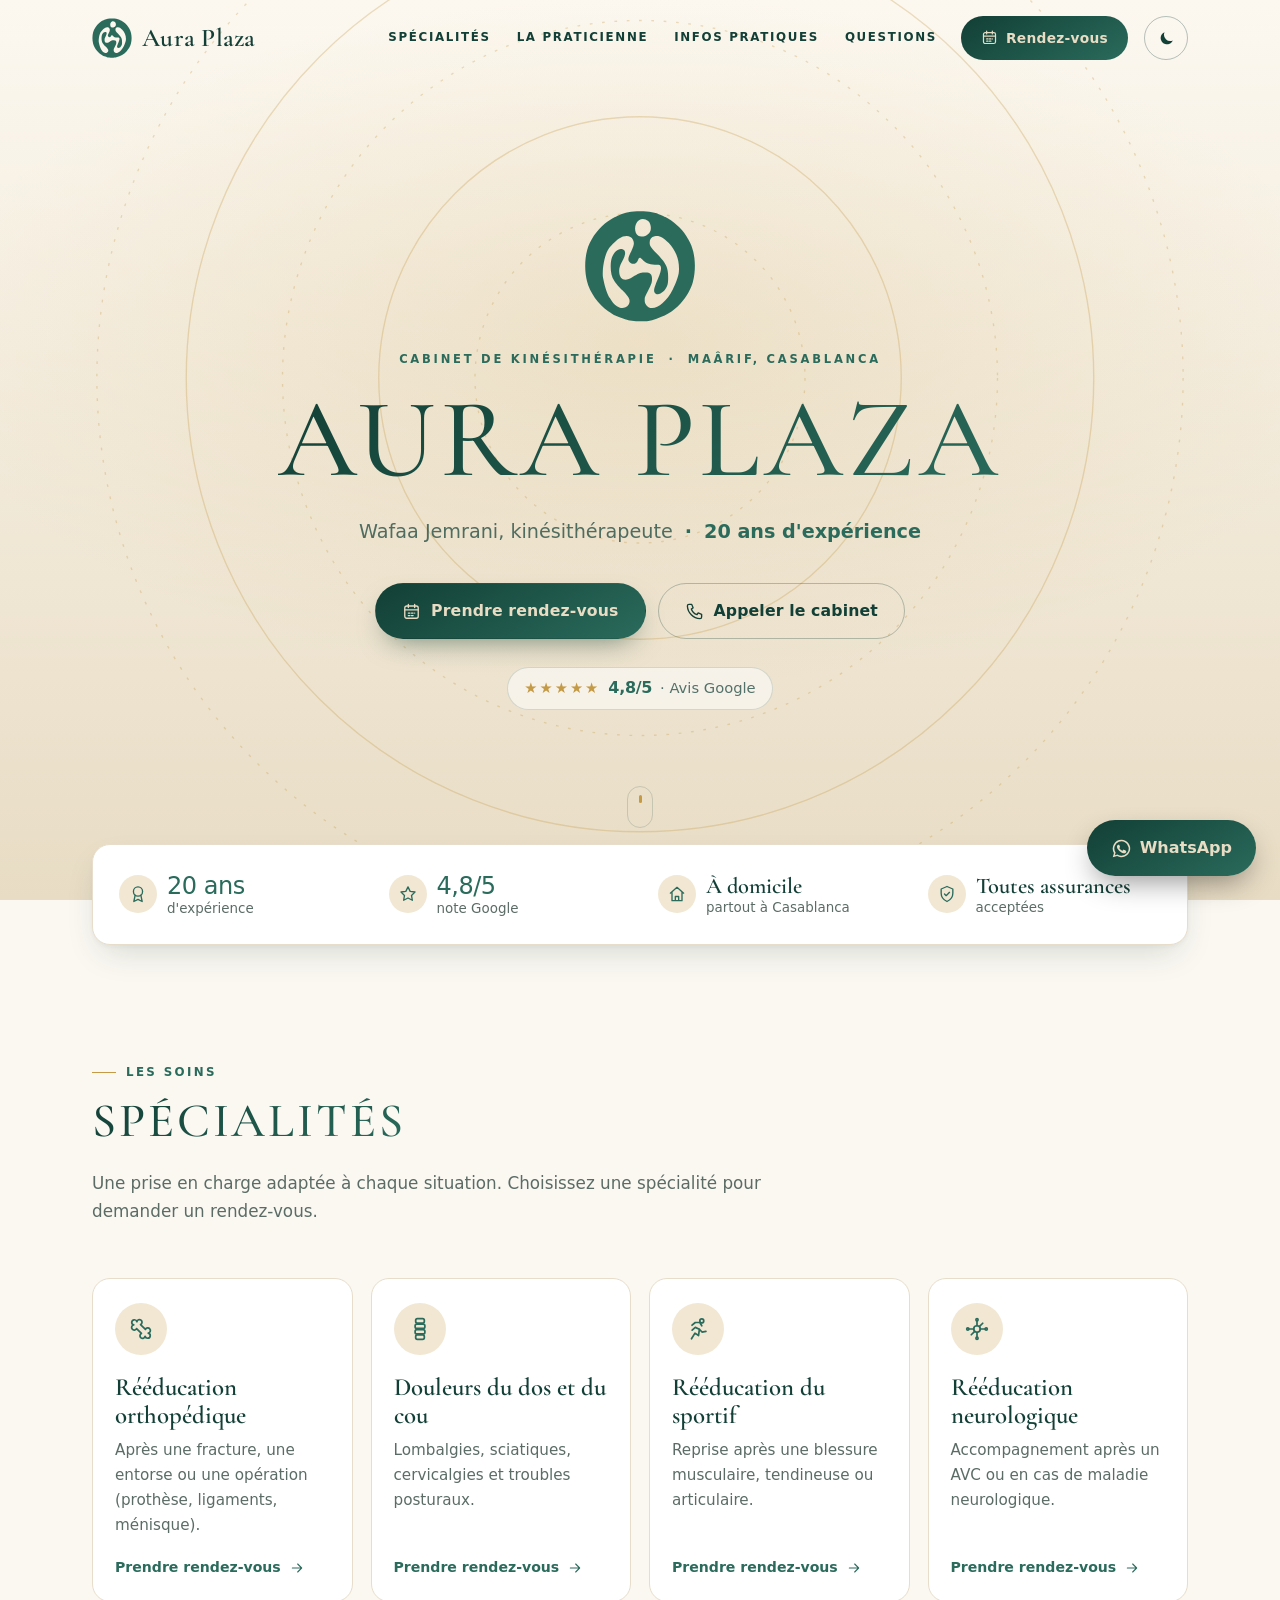
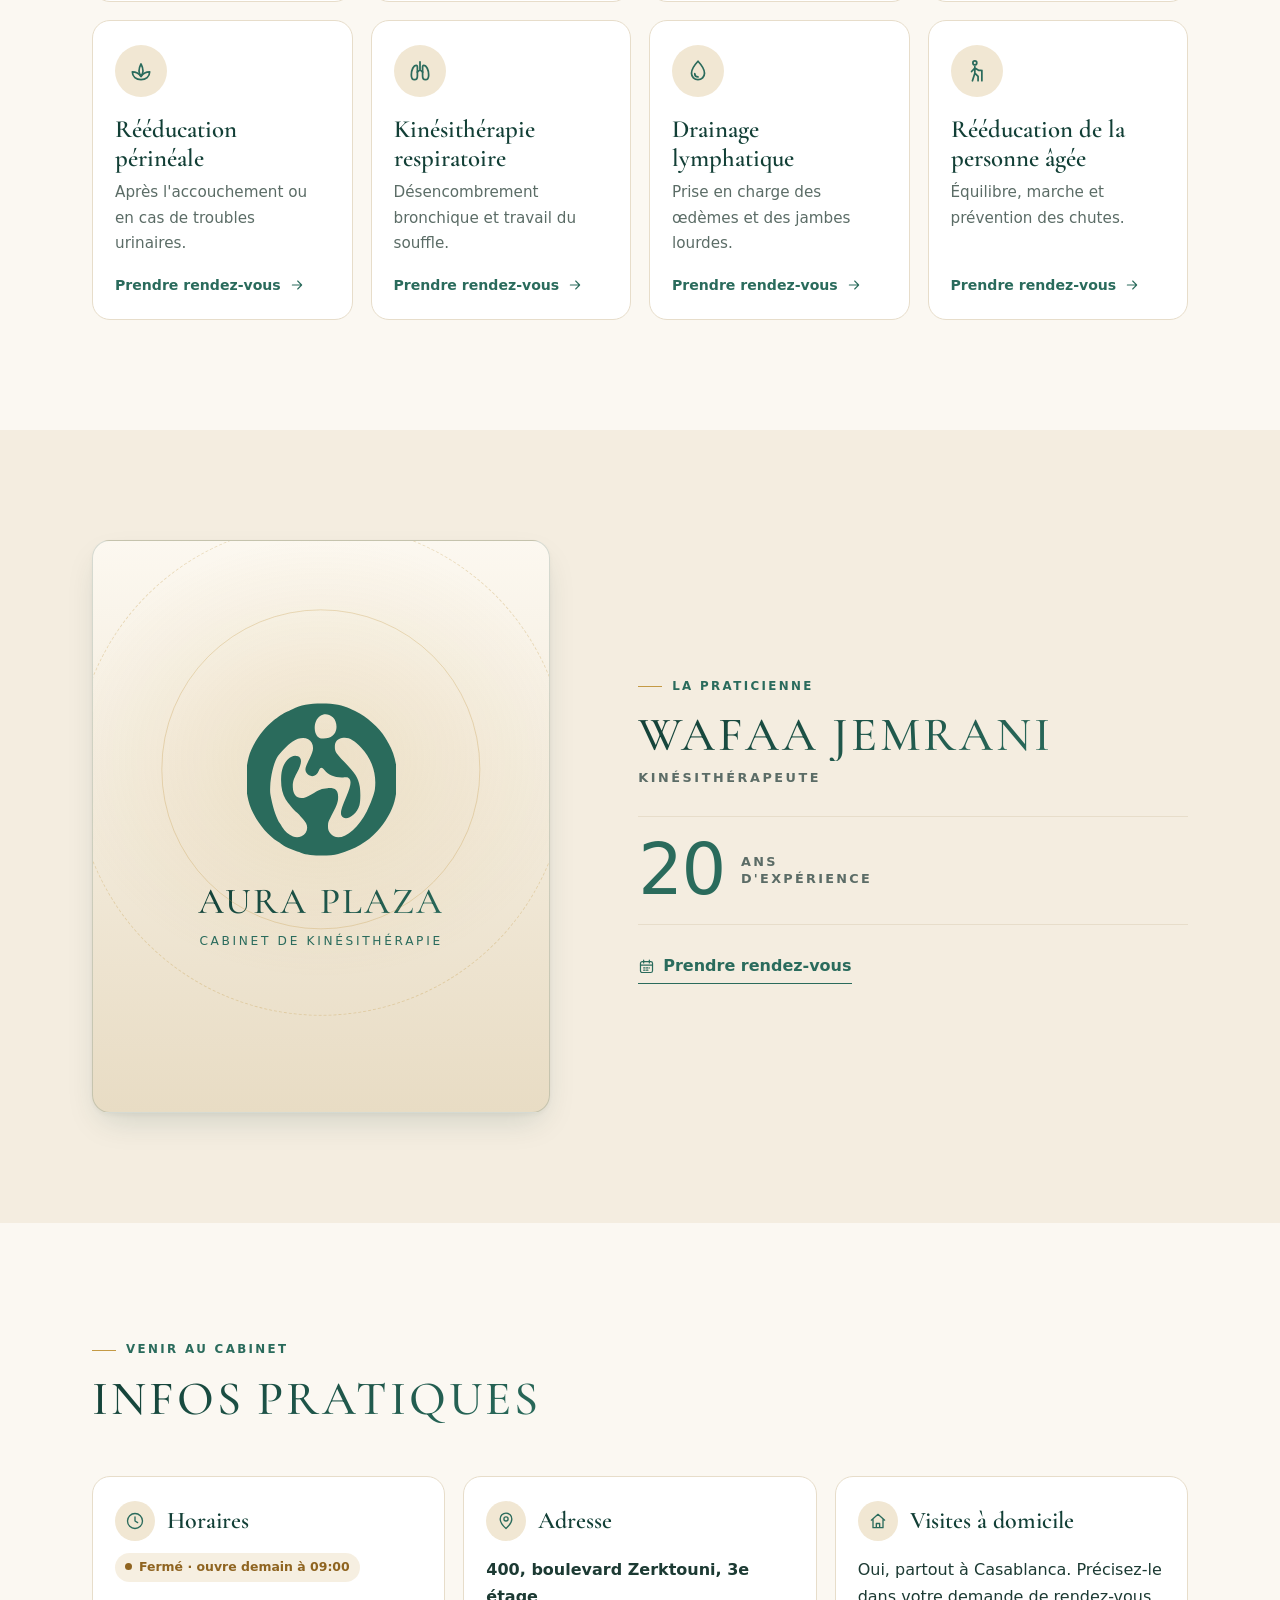
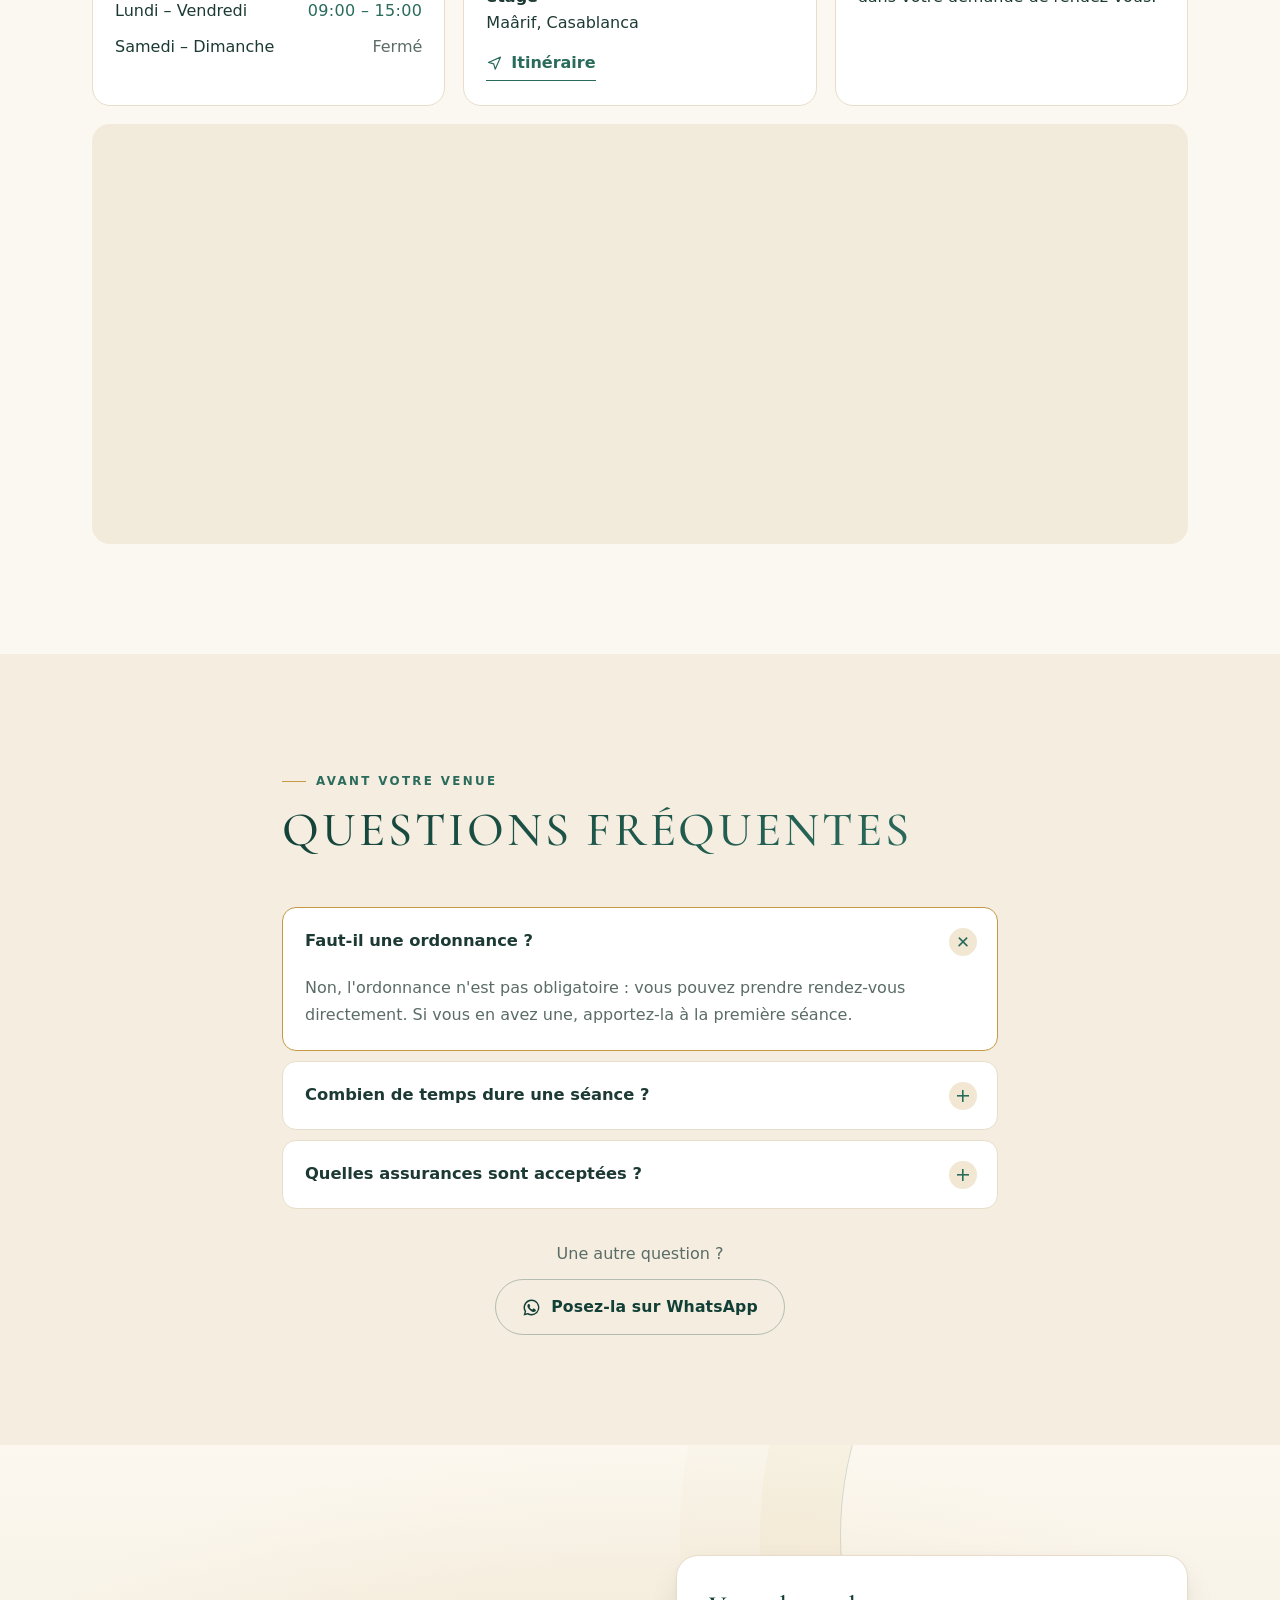
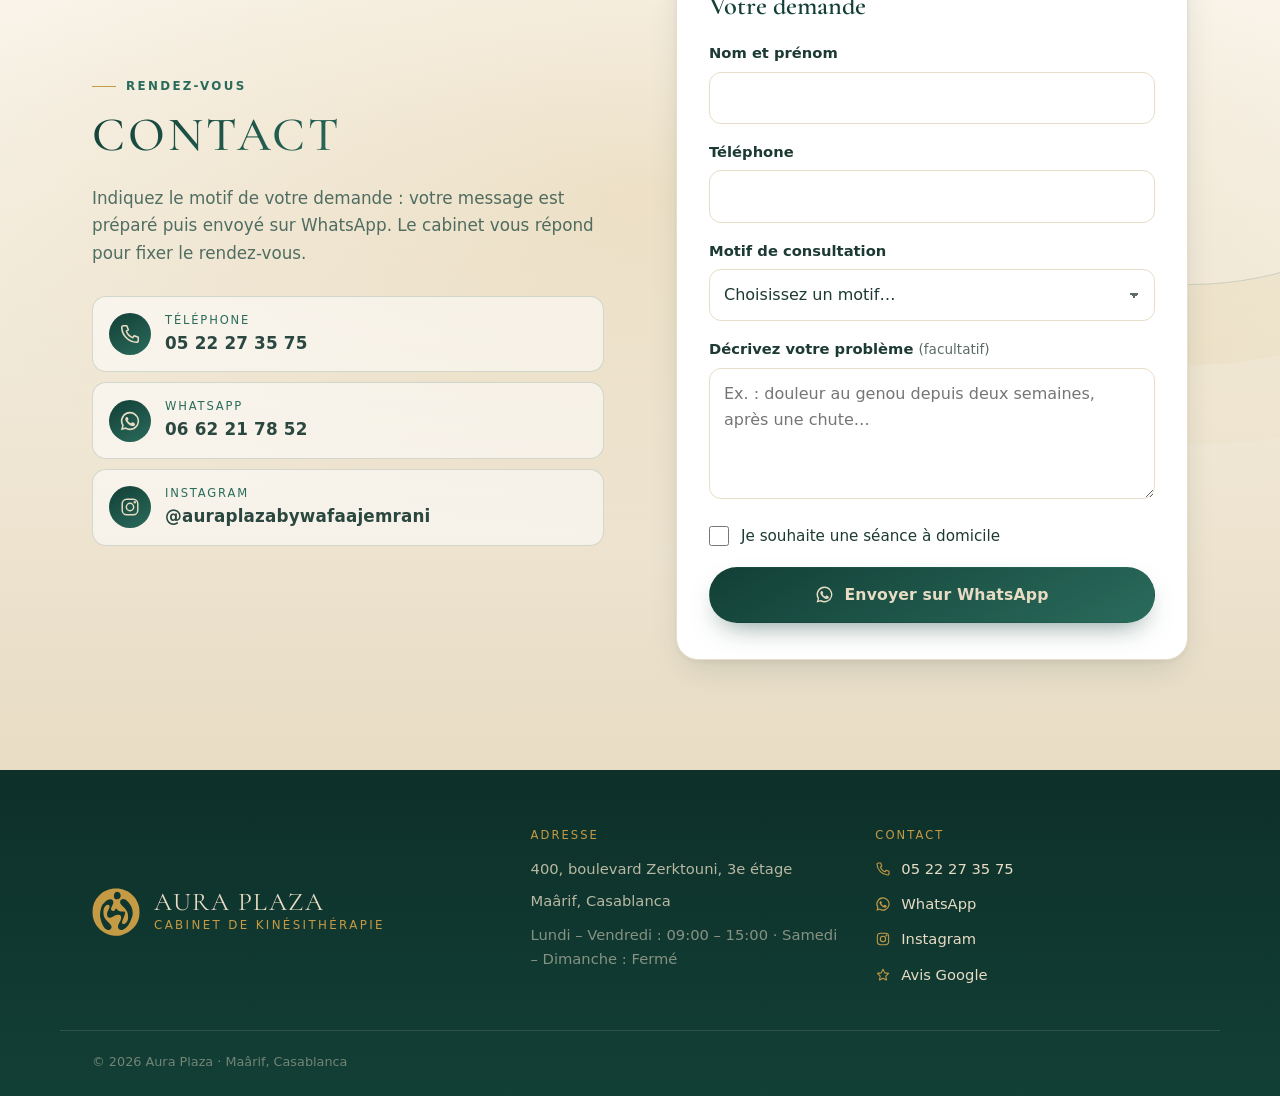
==== commit 3ecc16e7: "Kiné template: new green/gold palette, uppercase headings, button icons - Dark mode: #123F36 → #2A6B" ====
--- a/clients/aura-plaza/index.html
+++ b/clients/aura-plaza/index.html
@@ -6,7 +6,7 @@
   <title>Cabinet de kinésithérapie</title>
   <meta name="description" content="">
   <meta name="color-scheme" content="light dark">
-  <meta name="theme-color" content="#254538">
+  <meta name="theme-color" content="#123F36">
   <link rel="preconnect" href="https://fonts.googleapis.com">
   <link rel="preconnect" href="https://fonts.gstatic.com" crossorigin>
   <link href="https://fonts.googleapis.com/css2?family=Cormorant+Garamond:ital,wght@0,500;0,600;1,500&display=swap" rel="stylesheet">
@@ -27,12 +27,12 @@
         <span class="brand-name" data-bind="name"></span>
       </a>
       <nav class="main-nav" id="main-nav" aria-label="Navigation principale">
-        <a href="#specialites">Spécialités</a>
-        <a href="#praticien">La praticienne</a>
-        <a href="#cabinet" data-nav="cabinet">Le cabinet</a>
-        <a href="#infos">Infos pratiques</a>
-        <a href="#faq">Questions</a>
-        <a href="#contact" class="nav-cta">Rendez-vous</a>
+        <a href="#specialites"><svg class="bi" aria-hidden="true"><use href="#i-hand"/></svg><span>Spécialités</span></a>
+        <a href="#praticien"><svg class="bi" aria-hidden="true"><use href="#i-user"/></svg><span>La praticienne</span></a>
+        <a href="#cabinet" data-nav="cabinet"><svg class="bi" aria-hidden="true"><use href="#i-door"/></svg><span>Le cabinet</span></a>
+        <a href="#infos"><svg class="bi" aria-hidden="true"><use href="#i-pin"/></svg><span>Infos pratiques</span></a>
+        <a href="#faq"><svg class="bi" aria-hidden="true"><use href="#i-help"/></svg><span>Questions</span></a>
+        <a href="#contact" class="nav-cta"><svg class="bi" aria-hidden="true"><use href="#i-cal"/></svg><span>Rendez-vous</span></a>
       </nav>
       <button class="icon-btn theme-toggle" type="button" aria-label="Basculer le mode sombre">
         <svg class="icon-moon" viewBox="0 0 24 24" aria-hidden="true"><path d="M20 14.5A8 8 0 0 1 9.5 4a8 8 0 1 0 10.5 10.5Z"/></svg>
@@ -57,8 +57,8 @@
         <h1 data-bind="name"></h1>
         <p class="hero-lead" id="hero-lead"></p>
         <div class="hero-actions">
-          <a class="btn btn-sand" href="#contact">Prendre rendez-vous</a>
-          <a class="btn btn-ghost" id="hero-call">Appeler le cabinet</a>
+          <a class="btn btn-primary" href="#contact"><svg class="bi" aria-hidden="true"><use href="#i-cal"/></svg>Prendre rendez-vous</a>
+          <a class="btn btn-ghost" id="hero-call"><svg class="bi" aria-hidden="true"><use href="#i-phone"/></svg>Appeler le cabinet</a>
         </div>
         <a class="hero-rating" id="hero-rating" target="_blank" rel="noopener"></a>
       </div>
@@ -94,7 +94,7 @@
           <p class="practitioner-title" id="practitioner-title"></p>
           <div class="stat" id="practitioner-experience"></div>
           <div id="practitioner-qualifications"></div>
-          <a class="text-link" href="#contact">Prendre rendez-vous</a>
+          <a class="text-link" href="#contact"><svg class="bi" aria-hidden="true"><use href="#i-cal"/></svg>Prendre rendez-vous</a>
         </div>
       </div>
     </section>
@@ -127,7 +127,7 @@
             <div class="info-head"><span class="info-icon" data-icon="pin"></span><h3>Adresse</h3></div>
             <address id="address-block"></address>
             <div id="access-block"></div>
-            <a class="text-link" id="directions-link" target="_blank" rel="noopener" hidden>Itinéraire</a>
+            <a class="text-link" id="directions-link" target="_blank" rel="noopener" hidden><svg class="bi" aria-hidden="true"><use href="#i-route"/></svg>Itinéraire</a>
           </article>
           <article class="info-card reveal">
             <div class="info-head"><span class="info-icon" data-icon="home"></span><h3>Visites à domicile</h3></div>
@@ -146,6 +146,10 @@
           <h2>Questions fréquentes</h2>
         </header>
         <div class="faq-list reveal" id="faq-list"></div>
+        <div class="faq-more reveal" id="faq-more">
+          <p>Une autre question ?</p>
+          <a class="btn btn-ghost" id="faq-wa" target="_blank" rel="noopener"><svg class="bi" aria-hidden="true"><use href="#i-wa"/></svg>Posez-la sur WhatsApp</a>
+        </div>
       </div>
     </section>
 
@@ -182,8 +186,8 @@
             <span>Je souhaite une séance à domicile</span>
           </label>
           <p class="form-error" id="form-error" role="alert" hidden></p>
-          <button class="btn btn-green btn-block" type="submit">
-            <svg viewBox="0 0 24 24" aria-hidden="true" class="btn-icon"><use href="#i-wa"/></svg>
+          <button class="btn btn-primary btn-block" type="submit">
+            <svg class="bi" aria-hidden="true"><use href="#i-wa"/></svg>
             Envoyer sur WhatsApp
           </button>
         </form>
@@ -220,6 +224,13 @@
   <svg width="0" height="0" style="position:absolute" aria-hidden="true">
     <symbol id="i-wa" viewBox="0 0 24 24"><path fill="currentColor" d="M12 2a10 10 0 0 0-8.6 15.1L2 22l5-1.3A10 10 0 1 0 12 2Zm0 18.2a8.2 8.2 0 0 1-4.2-1.2l-.3-.2-3 .8.8-2.9-.2-.3A8.2 8.2 0 1 1 12 20.2Zm4.5-6.1c-.2-.1-1.5-.7-1.7-.8-.2-.1-.4-.1-.6.1l-.8 1c-.1.2-.3.2-.5.1a6.7 6.7 0 0 1-3.3-2.9c-.3-.4.3-.4.7-1.3.1-.2 0-.3 0-.4l-.8-1.8c-.2-.5-.4-.4-.6-.4h-.5a1 1 0 0 0-.7.3 3 3 0 0 0-.9 2.2 5.2 5.2 0 0 0 1.1 2.7 11.8 11.8 0 0 0 4.5 4c1.7.7 2.3.8 3.2.6.5-.1 1.5-.6 1.7-1.2.2-.6.2-1.1.2-1.2-.1-.1-.3-.2-.5-.3Z"/></symbol>
     <symbol id="i-phone" viewBox="0 0 24 24"><path fill="none" stroke="currentColor" stroke-width="1.7" stroke-linejoin="round" d="M5 3h3.5l1.7 4.4-2.2 1.4a11 11 0 0 0 7.2 7.2l1.4-2.2L21 15.5V19a2 2 0 0 1-2 2A17 17 0 0 1 3 5a2 2 0 0 1 2-2Z"/></symbol>
+    <symbol id="i-cal" viewBox="0 0 24 24"><g fill="none" stroke="currentColor" stroke-width="1.7" stroke-linecap="round" stroke-linejoin="round"><rect x="3.5" y="5" width="17" height="15.5" rx="2.5"/><path d="M3.5 10h17M8 3v4M16 3v4M8 14h2M12 14h2M16 14h.01M8 17.2h2M12 17.2h2"/></g></symbol>
+    <symbol id="i-route" viewBox="0 0 24 24"><g fill="none" stroke="currentColor" stroke-width="1.7" stroke-linejoin="round"><path d="m3.5 10.5 17-7.5-7.5 17-2.1-7.4Z"/></g></symbol>
+    <symbol id="i-user" viewBox="0 0 24 24"><g fill="none" stroke="currentColor" stroke-width="1.7" stroke-linecap="round"><circle cx="12" cy="8" r="4"/><path d="M4.5 21a7.5 7.5 0 0 1 15 0"/></g></symbol>
+    <symbol id="i-help" viewBox="0 0 24 24"><g fill="none" stroke="currentColor" stroke-width="1.7" stroke-linecap="round"><circle cx="12" cy="12" r="9"/><path d="M9.6 9.4a2.5 2.5 0 1 1 3.4 2.4c-.6.3-1 .8-1 1.5v.5M12 16.8v.2"/></g></symbol>
+    <symbol id="i-pin" viewBox="0 0 24 24"><g fill="none" stroke="currentColor" stroke-width="1.7" stroke-linejoin="round"><path d="M12 21s-7-6.2-7-11.5a7 7 0 0 1 14 0C19 14.8 12 21 12 21Z"/><circle cx="12" cy="9.5" r="2.5"/></g></symbol>
+    <symbol id="i-door" viewBox="0 0 24 24"><g fill="none" stroke="currentColor" stroke-width="1.7" stroke-linecap="round" stroke-linejoin="round"><path d="M5.5 21V4.5A1.5 1.5 0 0 1 7 3h10a1.5 1.5 0 0 1 1.5 1.5V21M3 21h18M15 12v.5"/></g></symbol>
+    <symbol id="i-hand" viewBox="0 0 24 24"><g fill="none" stroke="currentColor" stroke-width="1.7" stroke-linecap="round" stroke-linejoin="round"><path d="M8 13V6.5a1.5 1.5 0 0 1 3 0V11M11 11V4.5a1.5 1.5 0 0 1 3 0V11M14 11V6.5a1.5 1.5 0 0 1 3 0V14c0 4-2.6 7-6.2 7-2.4 0-4-1-5.4-3l-1.6-3.1a1.5 1.5 0 0 1 2.5-1.7L8 15"/></g></symbol>
   </svg>
 
   <script src="config.js"></script>
--- a/clients/aura-plaza/style.css
+++ b/clients/aura-plaza/style.css
@@ -1,30 +1,51 @@
 /* Modèle "Kiné" — premium et sobre. Mobile d'abord (360px), puis tablette et bureau. */
 
-/* ================= Couleurs ================= */
+/* ================= Palette =================
+ * Mode sombre : fond en dégradé vert (--g1 → --g2), titres or (--gold), texte crème (--cream).
+ * Mode clair  : on inverse — fond crème, titres en dégradé vert.
+ */
 :root {
   /* Couleurs de marque (remplacées par config.js → colors) */
-  --green: #254538;
-  --green-deep: #1a3128;
-  --sand: #d9cbb0;
+  --g1: #123F36;
+  --g2: #2A6B5C;
+  --gold: #C49A45;
+  --cream: #E8DCC4;
+  --grad: linear-gradient(150deg, var(--g1) 0%, var(--g2) 100%);
 
   /* Mode clair */
-  --bg: #ffffff;
-  --bg-tint: #f7f3eb;
-  --card: #ffffff;
-  --text: #1d2a24;
-  --muted: #5d6a63;
-  --line: #e7e1d4;
-  --heading: var(--green);
-  --accent: var(--green);
-  --on-accent: #ffffff;
-  --icon-bg: #f1ebdf;
-  --icon-fg: var(--green);
-  --input-bg: #ffffff;
-  --ph-bg: #f4efe4;
-  --ph-text: #8a7653;
-  --shadow-sm: 0 1px 2px rgba(26, 49, 40, .06);
-  --shadow: 0 2px 4px rgba(26, 49, 40, .04), 0 12px 32px -8px rgba(26, 49, 40, .14);
-  --wa: #1f8a5b;
+  --bg: #FBF8F2;
+  --tint: #F4EDE0;
+  --card: #FFFFFF;
+  --text: #1C3A33;
+  --muted: #5B6C66;
+  --line: #E7DDCA;
+  --title-fill: var(--grad);          /* titres : dégradé vert */
+  --title: var(--g1);                 /* repli si le dégradé n'est pas pris en charge */
+  --accent: var(--g2);
+  --num: var(--g2);
+  --eyebrow: var(--g2);
+  --btn-bg: var(--grad);
+  --btn-fg: var(--cream);
+  --btn2-fg: var(--g1);
+  --btn2-line: rgba(18, 63, 54, .28);
+  --icon-bg: #F1E7D3;
+  --icon-fg: var(--g2);
+  --input-bg: #FFFFFF;
+  --ph-bg: #F2EADB;
+  --ph-text: #8A6A2C;
+  --shadow: 0 2px 4px rgba(18, 63, 54, .04), 0 14px 34px -10px rgba(18, 63, 54, .18);
+
+  /* Bandeaux (accueil, contact, carte praticien) */
+  --band-bg:
+    radial-gradient(80% 55% at 50% 38%, rgba(196, 154, 69, .16) 0%, transparent 70%),
+    linear-gradient(180deg, #FCF8F0 0%, var(--cream) 100%);
+  --band-text: #2A4740;
+  --band-soft: rgba(18, 63, 54, .72);
+  --band-line: rgba(18, 63, 54, .16);
+  --band-chip: rgba(255, 255, 255, .55);
+  --ink: var(--g1);                   /* texte de l'en-tête au-dessus de l'accueil */
+  --mark: var(--g2);                  /* couleur du symbole du logo */
+  --ring: var(--gold);
 
   --serif: "Cormorant Garamond", "Iowan Old Style", Georgia, "Times New Roman", serif;
   --sans: system-ui, -apple-system, "Segoe UI", Roboto, "Helvetica Neue", Arial, sans-serif;
@@ -34,45 +55,74 @@
   color-scheme: light;
 }
 
-/* Mode sombre : fond vert profond du logo, accents sable */
 @media (prefers-color-scheme: dark) {
   :root:not([data-theme="light"]) {
-    --bg: #13231d;
-    --bg-tint: #182c24;
-    --card: #1d342b;
-    --text: #ebe5d7;
-    --muted: #aeb6ad;
-    --line: #2c4639;
-    --heading: var(--sand);
-    --accent: var(--sand);
-    --on-accent: #13231d;
-    --icon-bg: #26413a;
-    --icon-fg: var(--sand);
-    --input-bg: #162a22;
-    --ph-bg: #213a30;
-    --ph-text: #d9cbb0;
-    --shadow-sm: 0 1px 2px rgba(0, 0, 0, .3);
-    --shadow: 0 12px 32px -8px rgba(0, 0, 0, .45);
+    --bg: var(--g1);
+    --tint: #164A3F;
+    --card: #1A4A40;
+    --text: var(--cream);
+    --muted: #B9B8A5;
+    --line: #2C5B50;
+    --title-fill: linear-gradient(var(--gold), var(--gold));
+    --title: var(--gold);
+    --accent: var(--gold);
+    --num: var(--gold);
+    --eyebrow: var(--gold);
+    --btn-bg: var(--gold);
+    --btn-fg: var(--g1);
+    --btn2-fg: var(--cream);
+    --btn2-line: rgba(232, 220, 196, .38);
+    --icon-bg: #24584B;
+    --icon-fg: var(--gold);
+    --input-bg: #143F36;
+    --ph-bg: #1F5246;
+    --ph-text: var(--cream);
+    --shadow: 0 14px 34px -10px rgba(0, 0, 0, .5);
+    --band-bg:
+      radial-gradient(80% 55% at 50% 38%, rgba(196, 154, 69, .12) 0%, transparent 70%),
+      linear-gradient(160deg, var(--g1) 0%, var(--g2) 100%);
+    --band-text: var(--cream);
+    --band-soft: rgba(232, 220, 196, .78);
+    --band-line: rgba(232, 220, 196, .18);
+    --band-chip: rgba(255, 255, 255, .05);
+    --ink: var(--cream);
+    --mark: var(--gold);
+    --ring: var(--gold);
     color-scheme: dark;
   }
 }
 :root[data-theme="dark"] {
-  --bg: #13231d;
-  --bg-tint: #182c24;
-  --card: #1d342b;
-  --text: #ebe5d7;
-  --muted: #aeb6ad;
-  --line: #2c4639;
-  --heading: var(--sand);
-  --accent: var(--sand);
-  --on-accent: #13231d;
-  --icon-bg: #26413a;
-  --icon-fg: var(--sand);
-  --input-bg: #162a22;
-  --ph-bg: #213a30;
-  --ph-text: #d9cbb0;
-  --shadow-sm: 0 1px 2px rgba(0, 0, 0, .3);
-  --shadow: 0 12px 32px -8px rgba(0, 0, 0, .45);
+  --bg: var(--g1);
+  --tint: #164A3F;
+  --card: #1A4A40;
+  --text: var(--cream);
+  --muted: #B9B8A5;
+  --line: #2C5B50;
+  --title-fill: linear-gradient(var(--gold), var(--gold));
+  --title: var(--gold);
+  --accent: var(--gold);
+  --num: var(--gold);
+  --eyebrow: var(--gold);
+  --btn-bg: var(--gold);
+  --btn-fg: var(--g1);
+  --btn2-fg: var(--cream);
+  --btn2-line: rgba(232, 220, 196, .38);
+  --icon-bg: #24584B;
+  --icon-fg: var(--gold);
+  --input-bg: #143F36;
+  --ph-bg: #1F5246;
+  --ph-text: var(--cream);
+  --shadow: 0 14px 34px -10px rgba(0, 0, 0, .5);
+  --band-bg:
+    radial-gradient(80% 55% at 50% 38%, rgba(196, 154, 69, .12) 0%, transparent 70%),
+    linear-gradient(160deg, var(--g1) 0%, var(--g2) 100%);
+  --band-text: var(--cream);
+  --band-soft: rgba(232, 220, 196, .78);
+  --band-line: rgba(232, 220, 196, .18);
+  --band-chip: rgba(255, 255, 255, .05);
+  --ink: var(--cream);
+  --mark: var(--gold);
+  --ring: var(--gold);
   color-scheme: dark;
 }
 
@@ -86,6 +136,7 @@
   font-family: var(--sans);
   font-size: 1rem;
   line-height: 1.65;
+  font-variant-numeric: lining-nums;
   overflow-x: hidden;
   -webkit-font-smoothing: antialiased;
   padding-bottom: calc(76px + env(safe-area-inset-bottom));
@@ -93,32 +144,54 @@
 img, video, iframe, svg { display: block; max-width: 100%; }
 a { color: var(--accent); }
 h1, h2, h3 { margin: 0 0 .5em; line-height: 1.1; overflow-wrap: anywhere; }
-h1, h2 { font-family: var(--serif); font-weight: 500; letter-spacing: -.01em; }
-h2 { font-size: clamp(2.2rem, 9vw, 3.4rem); color: var(--heading); }
+h1, h2 { font-family: var(--serif); font-weight: 500; }
 h3 { font-size: 1.05rem; font-weight: 600; }
 p { margin: 0 0 1em; }
+
+/* Titres : capitales + couleur de titre (dégradé en mode clair, or en mode sombre) */
+h2 {
+  font-size: clamp(1.9rem, 7.6vw, 3rem); line-height: 1.05;
+  text-transform: uppercase; letter-spacing: .06em;
+  width: fit-content; max-width: 100%;
+}
+h2, .gt {
+  color: var(--title);
+  background: var(--title-fill);
+  -webkit-background-clip: text; background-clip: text;
+  -webkit-text-fill-color: transparent;
+}
+h2 .placeholder, .gt .placeholder { -webkit-text-fill-color: currentColor; }
+
+/* Chiffres : sans-serif fin, chiffres alignés */
+.num {
+  font-family: var(--sans); font-weight: 300; letter-spacing: -.02em;
+  font-variant-numeric: lining-nums tabular-nums;
+  color: var(--num); -webkit-text-fill-color: var(--num);
+}
 
 .container { width: 100%; max-width: 1160px; margin: 0 auto; padding: 0 var(--gutter); }
 .narrow { max-width: 780px; }
 .section { padding: 80px 0; }
-.section-tint { background: var(--bg-tint); }
-.section-head { margin-bottom: 36px; max-width: 640px; }
+.section-tint { background: var(--tint); }
+.section-head { margin-bottom: 36px; max-width: 680px; }
 .section-intro { color: var(--muted); font-size: 1.05rem; margin: 0; }
 .eyebrow {
   display: inline-flex; align-items: center; gap: 10px;
   font-size: .74rem; font-weight: 600; letter-spacing: .2em; text-transform: uppercase;
-  color: var(--muted); margin: 0 0 14px;
-}
-.eyebrow::before { content: ""; width: 24px; height: 1px; background: currentColor; opacity: .6; }
+  color: var(--eyebrow); margin: 0 0 14px;
+}
+.eyebrow::before { content: ""; width: 24px; height: 1px; background: var(--gold); }
 .muted { color: var(--muted); }
 
-.skip-link { position: absolute; left: -999px; top: 8px; z-index: 100; background: var(--green); color: #fff; padding: 8px 14px; border-radius: 8px; }
+.skip-link { position: absolute; left: -999px; top: 8px; z-index: 100; background: var(--g1); color: var(--cream); padding: 8px 14px; border-radius: 8px; }
 .skip-link:focus { left: 8px; }
 :focus-visible { outline: 2px solid var(--accent); outline-offset: 3px; border-radius: 4px; }
 
 .ico { display: inline-flex; flex: none; }
 .ico svg { width: 100%; height: 100%; }
 .ico use { fill: currentColor; }
+.bi { width: 19px; height: 19px; flex: none; }
+.bi use { fill: currentColor; }
 
 /* Espaces réservés (si showPlaceholders = true) */
 .placeholder {
@@ -139,51 +212,46 @@
 /* ================= Boutons ================= */
 .btn {
   display: inline-flex; align-items: center; justify-content: center; gap: 10px;
-  min-height: 52px; padding: 14px 28px; border-radius: 999px; border: 1px solid transparent;
+  min-height: 52px; padding: 14px 26px; border-radius: 999px; border: 1px solid transparent;
   font: inherit; font-weight: 600; font-size: .98rem; letter-spacing: .01em; text-decoration: none; cursor: pointer;
-  transition: transform .2s ease, background-color .2s, color .2s, border-color .2s, box-shadow .2s;
+  transition: transform .2s ease, filter .2s, background-color .2s, color .2s, border-color .2s, box-shadow .2s;
 }
 .btn:hover { transform: translateY(-2px); }
-.btn-sand { background: var(--sand); color: var(--green-deep); box-shadow: 0 10px 30px -10px rgba(0, 0, 0, .5); }
-.btn-sand:hover { background: #e6dbc5; }
-.btn-ghost { color: var(--sand); border-color: rgba(217, 203, 176, .45); }
-.btn-ghost:hover { border-color: var(--sand); background: rgba(217, 203, 176, .08); }
-.btn-green { background: var(--green); color: #fff; }
-.btn-green:hover { background: var(--green-deep); }
+.btn-primary { background: var(--btn-bg); color: var(--btn-fg); box-shadow: 0 12px 28px -12px rgba(18, 63, 54, .6); }
+.btn-primary:hover { filter: brightness(1.08); }
+.btn-ghost { color: var(--btn2-fg); border-color: var(--btn2-line); background: transparent; }
+.btn-ghost:hover { border-color: var(--btn2-fg); }
 .btn-block { width: 100%; white-space: nowrap; padding-left: 16px; padding-right: 16px; }
-.btn-icon { width: 20px; height: 20px; }
-.btn-icon use { fill: currentColor; }
 
 .text-link {
   display: inline-flex; align-items: center; gap: 8px;
   font-weight: 600; text-decoration: none; color: var(--accent);
-  border-bottom: 1px solid currentColor; padding-bottom: 2px;
-}
-.text-link .ico { width: 16px; height: 16px; transition: transform .2s; }
-.text-link:hover .ico { transform: translateX(3px); }
+  border-bottom: 1px solid currentColor; padding-bottom: 3px;
+}
+.text-link .bi { width: 17px; height: 17px; }
 
 /* ================= En-tête ================= */
 .site-header {
   position: fixed; inset: 0 0 auto; z-index: 40; height: var(--header-h);
-  color: var(--sand);
+  color: var(--ink);
   transition: background-color .3s, box-shadow .3s, color .3s;
 }
-.site-header.scrolled, .nav-open .site-header {
+.site-header.scrolled {
   background: color-mix(in srgb, var(--bg) 92%, transparent);
   -webkit-backdrop-filter: saturate(1.4) blur(14px); backdrop-filter: saturate(1.4) blur(14px);
   box-shadow: 0 1px 0 var(--line);
-  color: var(--heading);
-}
-.nav-open .site-header { background: var(--green-deep); color: var(--sand); box-shadow: none; -webkit-backdrop-filter: none; backdrop-filter: none; }
+}
+.nav-open .site-header { background: var(--g1); color: var(--cream); box-shadow: none; -webkit-backdrop-filter: none; backdrop-filter: none; }
 .header-inner { display: flex; align-items: center; gap: 8px; height: 100%; }
 .brand { display: inline-flex; align-items: center; gap: 10px; margin-right: auto; color: inherit; text-decoration: none; min-width: 0; }
-.brand-mark { width: 34px; height: 34px; flex: none; }
+.brand-mark { width: 34px; height: 34px; flex: none; color: var(--mark); }
+.nav-open .brand-mark { color: var(--gold); }
 .brand-mark svg, .brand-mark img { width: 100%; height: 100%; }
 .brand-name { font-family: var(--serif); font-size: 1.45rem; font-weight: 600; letter-spacing: .01em; white-space: nowrap; overflow: hidden; text-overflow: ellipsis; }
 
 .icon-btn {
   width: 44px; height: 44px; flex: none; display: inline-flex; align-items: center; justify-content: center;
-  border: 1px solid currentColor; border-color: color-mix(in srgb, currentColor 30%, transparent);
+  border: 1px solid color-mix(in srgb, currentColor 30%, transparent);
   background: transparent; color: inherit; border-radius: 50%; cursor: pointer;
 }
 .theme-toggle svg { width: 19px; height: 19px; fill: none; stroke: currentColor; stroke-width: 1.7; stroke-linecap: round; }
@@ -200,21 +268,29 @@
 .nav-open .menu-toggle span:first-child { transform: translateY(3.75px) rotate(45deg); }
 .nav-open .menu-toggle span:last-child { transform: translateY(-3.75px) rotate(-45deg); }
 
-/* Menu mobile plein écran */
+/* Menu mobile plein écran (dégradé vert dans les deux modes) */
 .main-nav {
   position: fixed; inset: var(--header-h) 0 0; z-index: 39;
-  display: flex; flex-direction: column; padding: 24px var(--gutter) 40px;
-  background: var(--green-deep); color: var(--sand);
+  display: flex; flex-direction: column; padding: 16px var(--gutter) 40px;
+  background: linear-gradient(180deg, var(--g1) 0%, var(--g2) 100%); color: var(--cream);
   opacity: 0; visibility: hidden; transform: translateY(-8px);
   transition: opacity .25s, transform .25s, visibility .25s;
 }
 .nav-open .main-nav { opacity: 1; visibility: visible; transform: none; }
 .nav-open { overflow: hidden; }
 .main-nav a {
-  font-family: var(--serif); font-size: 2rem; color: var(--sand); text-decoration: none;
-  padding: 12px 0; border-bottom: 1px solid rgba(217, 203, 176, .14);
-}
-.main-nav .nav-cta { margin-top: 24px; border: 0; font-family: var(--sans); font-size: 1rem; font-weight: 600; text-align: center; background: var(--sand); color: var(--green-deep); border-radius: 999px; padding: 15px; }
+  display: flex; align-items: center; gap: 16px;
+  font-family: var(--serif); font-size: 1.55rem; font-weight: 500; letter-spacing: .08em; text-transform: uppercase;
+  color: var(--cream); text-decoration: none;
+  padding: 14px 0; border-bottom: 1px solid rgba(232, 220, 196, .14);
+}
+.main-nav a .bi { width: 22px; height: 22px; color: var(--gold); }
+.main-nav .nav-cta {
+  justify-content: center; margin-top: 24px; border: 0; border-radius: 999px; padding: 15px;
+  font-family: var(--sans); font-size: 1rem; font-weight: 600; letter-spacing: .02em; text-transform: none;
+  background: var(--gold); color: var(--g1);
+}
+.main-nav .nav-cta .bi { color: var(--g1); width: 19px; height: 19px; }
 
 /* ================= 1. Accueil ================= */
 .hero {
@@ -222,48 +298,50 @@
   min-height: 100vh; min-height: 100svh;
   display: flex; align-items: center;
   padding: calc(var(--header-h) + 40px) 0 96px;
-  background:
-    radial-gradient(90% 60% at 50% 38%, rgba(217, 203, 176, .13) 0%, transparent 65%),
-    linear-gradient(180deg, var(--green) 0%, var(--green-deep) 100%);
-  color: #efe8da; text-align: center;
+  background: var(--band-bg);
+  color: var(--band-text); text-align: center;
 }
 .hero-aura {
   position: absolute; z-index: -1; left: 50%; top: 42%; width: 820px; height: 820px; max-width: none;
   transform: translate(-50%, -50%);
-  fill: none; stroke: var(--sand); stroke-width: 1; opacity: .16;
+  fill: none; stroke: var(--ring); stroke-width: 1; opacity: .3;
   animation: breathe 9s ease-in-out infinite;
 }
 .hero-aura circle:nth-child(odd) { stroke-dasharray: 2 7; }
-@keyframes breathe { 50% { transform: translate(-50%, -50%) scale(1.04); opacity: .22; } }
+@keyframes breathe { 50% { transform: translate(-50%, -50%) scale(1.04); opacity: .4; } }
 .hero-inner { display: flex; flex-direction: column; align-items: center; }
-.hero-mark { width: 92px; height: 92px; color: var(--sand); margin-bottom: 28px; animation: rise 1s ease both; }
+.hero-mark { width: 92px; height: 92px; color: var(--mark); margin-bottom: 28px; animation: rise 1s ease both; }
 .hero-mark svg, .hero-mark img { width: 100%; height: 100%; }
 .hero-place { display: block; margin-top: 6px; }
 .hero-eyebrow {
   font-size: .72rem; font-weight: 600; letter-spacing: .24em; text-transform: uppercase;
-  color: var(--sand); opacity: .9; margin-bottom: 18px; animation: rise 1s .1s ease both;
+  color: var(--eyebrow); margin-bottom: 18px; animation: rise 1s .1s ease both;
 }
 .hero h1 {
-  font-size: clamp(3.6rem, 19vw, 7.5rem); line-height: .95; color: #f6f1e7; margin-bottom: 22px;
+  font-size: clamp(3.4rem, 17vw, 7rem); line-height: .95; margin-bottom: 22px;
+  text-transform: uppercase; letter-spacing: .04em;
+  color: var(--title); background: var(--title-fill);
+  -webkit-background-clip: text; background-clip: text; -webkit-text-fill-color: transparent;
   animation: rise 1s .18s ease both;
 }
-.hero-lead { font-size: 1.08rem; color: rgba(239, 232, 218, .86); max-width: 34em; margin-bottom: 36px; animation: rise 1s .26s ease both; }
-.hero-lead .dot { display: block; color: var(--sand); margin-top: 4px; }
+.hero-lead { font-size: 1.08rem; color: var(--band-soft); max-width: 34em; margin-bottom: 36px; animation: rise 1s .26s ease both; }
+.hero-lead .dot { display: block; color: var(--accent); margin-top: 4px; font-weight: 600; }
 .hero-actions { display: flex; flex-direction: column; gap: 12px; width: 100%; max-width: 320px; animation: rise 1s .34s ease both; }
 .hero-rating {
   display: inline-flex; align-items: center; gap: 8px; margin-top: 28px;
-  color: rgba(239, 232, 218, .9); text-decoration: none; font-size: .92rem;
+  color: var(--band-soft); text-decoration: none; font-size: .92rem;
+  padding: 7px 16px; border-radius: 999px; border: 1px solid var(--band-line); background: var(--band-chip);
   animation: rise 1s .42s ease both;
 }
-.hero-rating .stars { color: #e2c27d; letter-spacing: 2px; }
-.hero-rating strong { color: #fff; }
-a.hero-rating:hover { color: #fff; }
+.hero-rating .stars { color: var(--gold); letter-spacing: 2px; }
+.hero-rating .num { font-weight: 600; font-size: 1rem; }
+a.hero-rating:hover { border-color: var(--gold); }
 @keyframes rise { from { opacity: 0; transform: translateY(14px); } }
 .scroll-cue {
   position: absolute; left: 50%; bottom: 72px; transform: translateX(-50%);
-  width: 26px; height: 42px; border: 1.5px solid rgba(217, 203, 176, .5); border-radius: 20px;
-}
-.scroll-cue span { position: absolute; left: 50%; top: 8px; width: 3px; height: 8px; margin-left: -1.5px; border-radius: 2px; background: var(--sand); animation: cue 1.8s ease-in-out infinite; }
+  width: 26px; height: 42px; border: 1.5px solid var(--band-line); border-radius: 20px;
+}
+.scroll-cue span { position: absolute; left: 50%; top: 8px; width: 3px; height: 8px; margin-left: -1.5px; border-radius: 2px; background: var(--gold); animation: cue 1.8s ease-in-out infinite; }
 @keyframes cue { 60% { transform: translateY(12px); opacity: 0; } 61% { transform: none; opacity: 0; } }
 
 /* ================= Points clés ================= */
@@ -274,10 +352,11 @@
   background: var(--card); border: 1px solid var(--line); border-radius: var(--radius); box-shadow: var(--shadow);
 }
 .highlights li > * { display: flex; flex-direction: column; align-items: flex-start; gap: 10px; padding: 14px 12px; border-radius: 12px; color: inherit; text-decoration: none; height: 100%; }
-.highlights a:hover { background: var(--bg-tint); }
+.highlights a:hover { background: var(--tint); }
 .highlights .ico { width: 38px; height: 38px; padding: 9px; border-radius: 50%; background: var(--icon-bg); color: var(--icon-fg); }
 .hl-text { display: flex; flex-direction: column; line-height: 1.25; min-width: 0; }
-.hl-text strong { font-family: var(--serif); font-size: 1.45rem; font-weight: 600; color: var(--heading); }
+.hl-text strong { font-family: var(--serif); font-size: 1.4rem; font-weight: 600; color: var(--title); }
+.hl-text strong.num { font-family: var(--sans); font-size: 1.5rem; font-weight: 300; color: var(--num); }
 .hl-text span { font-size: .84rem; color: var(--muted); }
 
 /* ================= 2. Spécialités ================= */
@@ -288,10 +367,10 @@
   padding: 24px 22px 22px; color: inherit; text-decoration: none;
   transition: transform .3s ease, box-shadow .3s ease, border-color .3s;
 }
-.card:hover { transform: translateY(-4px); box-shadow: var(--shadow); border-color: transparent; }
-.card-icon { width: 52px; height: 52px; padding: 13px; border-radius: 50%; background: var(--icon-bg); color: var(--icon-fg); margin-bottom: 18px; transition: background-color .3s, color .3s; }
-.card:hover .card-icon { background: var(--green); color: var(--sand); }
-.card h3 { font-family: var(--serif); font-size: 1.55rem; font-weight: 600; line-height: 1.15; color: var(--heading); margin-bottom: 8px; }
+.card:hover { transform: translateY(-4px); box-shadow: var(--shadow); border-color: var(--gold); }
+.card-icon { width: 52px; height: 52px; padding: 13px; border-radius: 50%; background: var(--icon-bg); color: var(--icon-fg); margin-bottom: 18px; transition: background .3s, color .3s; }
+.card:hover .card-icon { background: var(--btn-bg); color: var(--btn-fg); }
+.card h3 { font-family: var(--serif); font-size: 1.55rem; font-weight: 600; line-height: 1.15; color: var(--title); margin-bottom: 8px; }
 .card p { color: var(--muted); font-size: .95rem; margin-bottom: 18px; flex: 1; }
 .card-more { display: inline-flex; align-items: center; gap: 8px; font-size: .88rem; font-weight: 600; color: var(--accent); }
 .card-more .ico { width: 16px; height: 16px; transition: transform .2s; }
@@ -300,46 +379,44 @@
   .brand-card { aspect-ratio: 5 / 4; }
   .brand-card-mark { width: 28%; margin-bottom: 18px; }
   .cards { gap: 10px; }
-  .card { display: grid; grid-template-columns: 48px 1fr 16px; column-gap: 16px; align-items: start; padding: 18px 16px; }
+  .card { display: grid; grid-template-columns: 48px 1fr 32px; column-gap: 14px; align-items: start; padding: 18px 14px 18px 16px; }
   .card-icon { grid-row: 1 / span 2; width: 48px; height: 48px; padding: 12px; margin: 0; }
   .card h3 { font-size: 1.32rem; margin: 2px 0 4px; }
   .card p { grid-column: 2; margin: 0; font-size: .9rem; line-height: 1.5; }
-  .card-more { grid-column: 3; grid-row: 1 / span 2; align-self: center; font-size: 0; }
-  .card-more .ico { width: 18px; height: 18px; }
+  .card-more { grid-column: 3; grid-row: 1 / span 2; align-self: center; font-size: 0; width: 32px; height: 32px; justify-content: center; border-radius: 50%; border: 1px solid var(--line); }
+  .card-more .ico { width: 16px; height: 16px; }
 }
 
 /* ================= 3. Praticienne ================= */
 .practitioner { display: grid; gap: 40px; align-items: center; }
 .practitioner-media img, .practitioner-media video {
-  width: 100%; aspect-ratio: 4 / 5; object-fit: cover; border-radius: var(--radius); background: var(--green); box-shadow: var(--shadow);
+  width: 100%; aspect-ratio: 4 / 5; object-fit: cover; border-radius: var(--radius); background: var(--g1); box-shadow: var(--shadow);
 }
 .brand-card {
   position: relative; overflow: hidden; aspect-ratio: 4 / 5; border-radius: var(--radius);
   display: flex; flex-direction: column; align-items: center; justify-content: center; text-align: center; padding: 32px;
-  background:
-    radial-gradient(70% 50% at 50% 40%, rgba(217, 203, 176, .16), transparent 70%),
-    linear-gradient(160deg, var(--green) 0%, var(--green-deep) 100%);
-  color: var(--sand); box-shadow: var(--shadow);
+  background: var(--band-bg); color: var(--band-text);
+  border: 1px solid var(--band-line); box-shadow: var(--shadow);
 }
 .brand-card::before, .brand-card::after {
-  content: ""; position: absolute; left: 50%; top: 40%; border: 1px solid rgba(217, 203, 176, .16); border-radius: 50%; transform: translate(-50%, -50%);
+  content: ""; position: absolute; left: 50%; top: 40%; border: 1px solid var(--ring); opacity: .3; border-radius: 50%; transform: translate(-50%, -50%);
 }
 .brand-card::before { width: 70%; aspect-ratio: 1; }
 .brand-card::after { width: 108%; aspect-ratio: 1; border-style: dashed; }
-.brand-card-mark { width: 38%; max-width: 150px; margin-bottom: 26px; }
+.brand-card-mark { width: 38%; max-width: 150px; margin-bottom: 26px; color: var(--mark); }
 .brand-card-mark svg { width: 100%; height: auto; }
-.brand-card-name { font-family: var(--serif); font-size: 2.4rem; color: #f6f1e7; margin: 0; line-height: 1.1; }
-.brand-card-title { font-size: .76rem; letter-spacing: .22em; text-transform: uppercase; margin: 8px 0 0; }
+.brand-card-name { font-family: var(--serif); font-size: 2.3rem; font-weight: 500; text-transform: uppercase; letter-spacing: .06em; margin: 0; line-height: 1.1; }
+.brand-card-title { font-size: .76rem; letter-spacing: .22em; text-transform: uppercase; color: var(--eyebrow); margin: 8px 0 0; }
 .brand-card-note { position: absolute; bottom: 18px; font-size: .8rem; }
-.practitioner-text h2 { margin-bottom: 4px; }
+.practitioner-text h2 { margin-bottom: 6px; }
 .practitioner-title { font-size: .8rem; font-weight: 600; letter-spacing: .2em; text-transform: uppercase; color: var(--muted); margin-bottom: 28px; }
-.stat { display: flex; align-items: baseline; gap: 12px; padding: 22px 0; margin-bottom: 28px; border-top: 1px solid var(--line); border-bottom: 1px solid var(--line); }
-.stat strong { font-family: var(--serif); font-size: 4.2rem; line-height: .8; font-weight: 500; color: var(--heading); }
-.stat span { font-size: 1.05rem; color: var(--muted); }
+.stat { display: flex; align-items: center; gap: 16px; padding: 22px 0; margin-bottom: 28px; border-top: 1px solid var(--line); border-bottom: 1px solid var(--line); }
+.stat .num { font-size: 4.4rem; line-height: .9; font-weight: 200; }
+.stat span { font-size: .8rem; font-weight: 600; letter-spacing: .18em; text-transform: uppercase; color: var(--muted); max-width: 9em; line-height: 1.4; }
 .practitioner-text h3 { margin-top: 0; }
 .check-list { list-style: none; padding: 0; margin: 0 0 28px; }
 .check-list li { position: relative; padding: 7px 0 7px 28px; }
-.check-list li::before { content: ""; position: absolute; left: 0; top: 15px; width: 14px; height: 7px; border-left: 1.6px solid var(--accent); border-bottom: 1.6px solid var(--accent); transform: rotate(-45deg); }
+.check-list li::before { content: ""; position: absolute; left: 0; top: 15px; width: 14px; height: 7px; border-left: 1.6px solid var(--gold); border-bottom: 1.6px solid var(--gold); transform: rotate(-45deg); }
 
 /* ================= 4. Cabinet ================= */
 .gallery { display: grid; grid-template-columns: 1fr 1fr; gap: 12px; }
@@ -361,22 +438,22 @@
 .info-grid { display: grid; gap: 14px; margin-bottom: 14px; }
 .info-card { background: var(--card); border: 1px solid var(--line); border-radius: var(--radius); padding: 24px 22px; }
 .info-head { display: flex; align-items: center; flex-wrap: wrap; gap: 12px; margin-bottom: 16px; }
-.info-head h3 { margin: 0; font-family: var(--serif); font-size: 1.5rem; font-weight: 600; color: var(--heading); }
+.info-head h3 { margin: 0; font-family: var(--serif); font-size: 1.5rem; font-weight: 600; color: var(--title); }
 .info-icon .ico { width: 40px; height: 40px; padding: 10px; border-radius: 50%; background: var(--icon-bg); color: var(--icon-fg); }
 .open-badge { font-size: .78rem; font-weight: 600; padding: 4px 10px; border-radius: 999px; }
 .open-badge::before { content: ""; display: inline-block; width: 7px; height: 7px; border-radius: 50%; background: currentColor; margin-right: 7px; vertical-align: 1px; }
 .open-badge.is-open { color: #1c7a4f; background: rgba(31, 138, 91, .12); }
-.open-badge.is-closed { color: #9a5b2e; background: rgba(176, 108, 50, .12); }
-:root[data-theme="dark"] .open-badge.is-open { color: #7fd3a8; }
-:root[data-theme="dark"] .open-badge.is-closed { color: #e9b58a; }
+.open-badge.is-closed { color: #8f6420; background: rgba(196, 154, 69, .16); }
+:root[data-theme="dark"] .open-badge.is-open { color: #8fe0b6; }
+:root[data-theme="dark"] .open-badge.is-closed { color: #e3c07f; }
 @media (prefers-color-scheme: dark) {
-  :root:not([data-theme="light"]) .open-badge.is-open { color: #7fd3a8; }
-  :root:not([data-theme="light"]) .open-badge.is-closed { color: #e9b58a; }
+  :root:not([data-theme="light"]) .open-badge.is-open { color: #8fe0b6; }
+  :root:not([data-theme="light"]) .open-badge.is-closed { color: #e3c07f; }
 }
 .hours { display: grid; grid-template-columns: 1fr auto; gap: 10px 16px; margin: 0; }
 .hours dt { color: var(--text); }
-.hours dd { margin: 0; text-align: right; font-weight: 600; font-variant-numeric: tabular-nums; }
-.hours dd.closed { color: var(--muted); font-weight: 400; }
+.hours dd { margin: 0; text-align: right; font-weight: 500; font-variant-numeric: lining-nums tabular-nums; letter-spacing: .02em; color: var(--num); }
+.hours dd.closed { color: var(--muted); font-weight: 400; letter-spacing: 0; }
 address { font-style: normal; margin-bottom: 14px; }
 address .line { display: block; }
 address .strong { font-weight: 600; }
@@ -386,7 +463,7 @@
 /* ================= 6. FAQ ================= */
 .faq-list { display: grid; gap: 10px; }
 .faq-list details { background: var(--card); border: 1px solid var(--line); border-radius: 14px; transition: border-color .2s; }
-.faq-list details[open] { border-color: color-mix(in srgb, var(--accent) 40%, var(--line)); }
+.faq-list details[open] { border-color: var(--gold); }
 .faq-list summary {
   cursor: pointer; list-style: none; position: relative;
   padding: 20px 60px 20px 22px; font-weight: 600; font-size: 1.02rem;
@@ -401,36 +478,37 @@
 }
 .faq-list details[open] summary::after { transform: rotate(45deg); }
 .faq-a { padding: 0 22px 6px; color: var(--muted); }
+.faq-more { display: flex; flex-direction: column; align-items: center; gap: 12px; margin-top: 32px; text-align: center; }
+.faq-more p { margin: 0; color: var(--muted); }
 
 /* ================= 7. Contact ================= */
 .contact-section {
   position: relative; overflow: hidden;
-  background: linear-gradient(160deg, var(--green) 0%, var(--green-deep) 100%); color: #efe8da;
+  background: var(--band-bg); color: var(--band-text);
 }
 .contact-section::before {
   content: ""; position: absolute; width: 700px; height: 700px; right: -260px; top: -260px; border-radius: 50%;
-  border: 1px solid rgba(217, 203, 176, .14); box-shadow: 0 0 0 80px rgba(217, 203, 176, .03), 0 0 0 160px rgba(217, 203, 176, .02);
+  border: 1px solid var(--band-line);
+  box-shadow: 0 0 0 80px rgba(196, 154, 69, .05), 0 0 0 160px rgba(196, 154, 69, .03);
 }
 .contact { position: relative; display: grid; gap: 36px; }
-.contact-section h2 { color: #f6f1e7; }
-.contact-section .eyebrow { color: var(--sand); }
-.contact-text > p { color: rgba(239, 232, 218, .8); font-size: 1.05rem; }
+.contact-text > p:not(.eyebrow) { color: var(--band-soft); font-size: 1.05rem; }
 .contact-list { list-style: none; padding: 0; margin: 28px 0 0; display: grid; gap: 10px; }
 .contact-list li > * {
   display: flex; align-items: center; gap: 14px; padding: 14px 16px; border-radius: 14px;
-  background: rgba(255, 255, 255, .05); border: 1px solid rgba(217, 203, 176, .16); color: inherit; text-decoration: none;
+  background: var(--band-chip); border: 1px solid var(--band-line); color: inherit; text-decoration: none;
   transition: background-color .2s, border-color .2s;
 }
-.contact-list a:hover { background: rgba(255, 255, 255, .09); border-color: rgba(217, 203, 176, .4); }
-.contact-list .ico { width: 42px; height: 42px; padding: 10px; border-radius: 50%; background: var(--sand); color: var(--green-deep); }
+.contact-list a:hover { border-color: var(--gold); }
+.contact-list .ico { width: 42px; height: 42px; padding: 10px; border-radius: 50%; background: var(--btn-bg); color: var(--btn-fg); }
 .ci-text { display: flex; flex-direction: column; min-width: 0; overflow-wrap: anywhere; }
-.ci-label { font-size: .72rem; letter-spacing: .16em; text-transform: uppercase; color: rgba(217, 203, 176, .85); }
-.ci-text strong { font-size: 1rem; color: #fff; letter-spacing: -.005em; }
+.ci-label { font-size: .72rem; letter-spacing: .16em; text-transform: uppercase; color: var(--eyebrow); }
+.ci-text strong { font-size: 1.05rem; font-weight: 600; letter-spacing: .01em; font-variant-numeric: lining-nums tabular-nums; }
 
 .contact-form {
-  background: var(--card); color: var(--text); border-radius: 22px; padding: 26px 20px; box-shadow: 0 30px 60px -20px rgba(0, 0, 0, .45);
-}
-.contact-form h3 { font-family: var(--serif); font-size: 1.65rem; font-weight: 600; color: var(--heading); margin-bottom: 20px; }
+  background: var(--card); color: var(--text); border: 1px solid var(--line); border-radius: 22px; padding: 26px 20px; box-shadow: var(--shadow);
+}
+.contact-form h3 { font-family: var(--serif); font-size: 1.65rem; font-weight: 600; color: var(--title); margin-bottom: 20px; }
 .field { margin-bottom: 16px; }
 .field label { display: block; font-weight: 600; font-size: .92rem; margin-bottom: 6px; }
 .optional { font-weight: 400; color: var(--muted); font-size: .85rem; }
@@ -444,29 +522,28 @@
   background-image: linear-gradient(45deg, transparent 50%, var(--muted) 50%), linear-gradient(135deg, var(--muted) 50%, transparent 50%);
   background-position: calc(100% - 20px) 50%, calc(100% - 15px) 50%; background-size: 5px 5px; background-repeat: no-repeat; }
 .field textarea { resize: vertical; min-height: 112px; }
-.field input:focus, .field select:focus, .field textarea:focus { outline: none; border-color: var(--accent); box-shadow: 0 0 0 3px color-mix(in srgb, var(--accent) 18%, transparent); }
+.field input:focus, .field select:focus, .field textarea:focus { outline: none; border-color: var(--gold); box-shadow: 0 0 0 3px rgba(196, 154, 69, .22); }
 .field-check { display: flex; align-items: center; gap: 12px; margin: 4px 0 18px; cursor: pointer; font-size: .95rem; }
-.field-check input { width: 20px; height: 20px; accent-color: var(--green); flex: none; margin: 0; }
+.field-check input { width: 20px; height: 20px; accent-color: var(--g2); flex: none; margin: 0; }
 .form-error { color: #b3261e; font-size: .92rem; }
 :root[data-theme="dark"] .form-error { color: #f2a59e; }
 @media (prefers-color-scheme: dark) { :root:not([data-theme="light"]) .form-error { color: #f2a59e; } }
-:root[data-theme="dark"] .btn-green { background: var(--sand); color: var(--green-deep); }
-@media (prefers-color-scheme: dark) { :root:not([data-theme="light"]) .btn-green { background: var(--sand); color: var(--green-deep); } }
-
-/* ================= Pied de page ================= */
-.site-footer { background: #10201a; color: rgba(239, 232, 218, .75); padding: 56px 0 24px; font-size: .92rem; }
-.footer-inner { display: grid; gap: 32px; padding-bottom: 32px; border-bottom: 1px solid rgba(217, 203, 176, .14); }
+
+/* ================= Pied de page (vert dans les deux modes) ================= */
+.site-footer { background: linear-gradient(180deg, #0D3029 0%, var(--g1) 100%); color: rgba(232, 220, 196, .78); padding: 56px 0 24px; font-size: .92rem; }
+.footer-inner { display: grid; gap: 32px; padding-bottom: 32px; border-bottom: 1px solid rgba(232, 220, 196, .14); }
 .footer-brand { display: flex; align-items: center; gap: 14px; }
-.footer-mark { width: 48px; height: 48px; color: var(--sand); flex: none; }
+.footer-mark { width: 48px; height: 48px; color: var(--gold); flex: none; }
 .footer-mark svg, .footer-mark img { width: 100%; height: 100%; }
-.footer-name { font-family: var(--serif); font-size: 1.7rem; color: #f6f1e7; margin: 0; line-height: 1.1; }
-.footer-tag { margin: 0; font-size: .74rem; letter-spacing: .2em; text-transform: uppercase; color: var(--sand); }
-.footer-col p { margin: 0 0 6px; }
-.footer-title { font-size: .72rem; letter-spacing: .18em; text-transform: uppercase; color: var(--sand); margin-bottom: 12px !important; }
-.site-footer a { color: #f6f1e7; text-decoration: none; }
-.site-footer a:hover { text-decoration: underline; }
-.site-footer .muted { color: rgba(239, 232, 218, .55); margin-top: 10px; }
-.footer-bottom p { margin: 20px 0 0; font-size: .8rem; color: rgba(239, 232, 218, .45); }
+.footer-name { font-family: var(--serif); font-size: 1.6rem; color: var(--cream); margin: 0; line-height: 1.1; text-transform: uppercase; letter-spacing: .06em; }
+.footer-tag { margin: 0; font-size: .74rem; letter-spacing: .2em; text-transform: uppercase; color: var(--gold); }
+.footer-col p { margin: 0 0 8px; }
+.footer-title { font-size: .72rem; letter-spacing: .18em; text-transform: uppercase; color: var(--gold); margin-bottom: 12px !important; }
+.site-footer a { display: inline-flex; align-items: center; gap: 10px; color: var(--cream); text-decoration: none; }
+.site-footer a:hover { color: var(--gold); }
+.site-footer a .ico { width: 16px; height: 16px; color: var(--gold); }
+.site-footer .muted { color: rgba(232, 220, 196, .55); margin-top: 10px; }
+.footer-bottom p { margin: 20px 0 0; font-size: .8rem; color: rgba(232, 220, 196, .45); }
 
 /* ================= Barre d'action fixe ================= */
 .action-bar {
@@ -482,9 +559,9 @@
 }
 .action-bar svg { width: 21px; height: 21px; }
 .action-bar use { fill: currentColor; }
-.action-call { color: var(--heading); }
+.action-call { color: var(--accent); }
 .action-call use { fill: none; }
-.action-wa { background: var(--wa); color: #fff; flex: 1.5 !important; }
+.action-wa { background: var(--btn-bg); color: var(--btn-fg); flex: 1.5 !important; }
 .nav-open .action-bar { display: none; }
 
 /* ================= ≥ 640px ================= */
@@ -513,13 +590,17 @@
   :root { --header-h: 76px; }
   .menu-toggle { display: none; }
   .main-nav {
-    position: static; inset: auto; flex-direction: row; align-items: center; gap: 4px; padding: 0; margin-right: 8px;
+    position: static; inset: auto; flex-direction: row; align-items: center; gap: 2px; padding: 0; margin-right: 8px;
     background: none; color: inherit; opacity: 1; visibility: visible; transform: none;
   }
-  .main-nav a { font-family: var(--sans); font-size: .9rem; font-weight: 500; color: inherit; border: 0; padding: 8px 12px; border-radius: 999px; }
+  .main-nav a {
+    font-family: var(--sans); font-size: .74rem; font-weight: 600; letter-spacing: .14em;
+    color: inherit; border: 0; padding: 8px 12px; border-radius: 999px; gap: 8px;
+  }
+  .main-nav a .bi { display: none; }
   .main-nav a:hover { background: color-mix(in srgb, currentColor 10%, transparent); }
-  .main-nav .nav-cta { margin: 0 0 0 8px; padding: 10px 20px; font-size: .9rem; }
-  .site-header.scrolled .nav-cta { background: var(--accent); color: var(--on-accent); }
+  .main-nav .nav-cta { margin: 0 0 0 10px; padding: 11px 20px; font-size: .86rem; background: var(--btn-bg); color: var(--btn-fg); }
+  .main-nav .nav-cta .bi { display: block; color: inherit; width: 17px; height: 17px; }
   .brand-mark { width: 40px; height: 40px; }
   .brand-name { font-size: 1.6rem; }
   .hero-mark { width: 112px; height: 112px; }
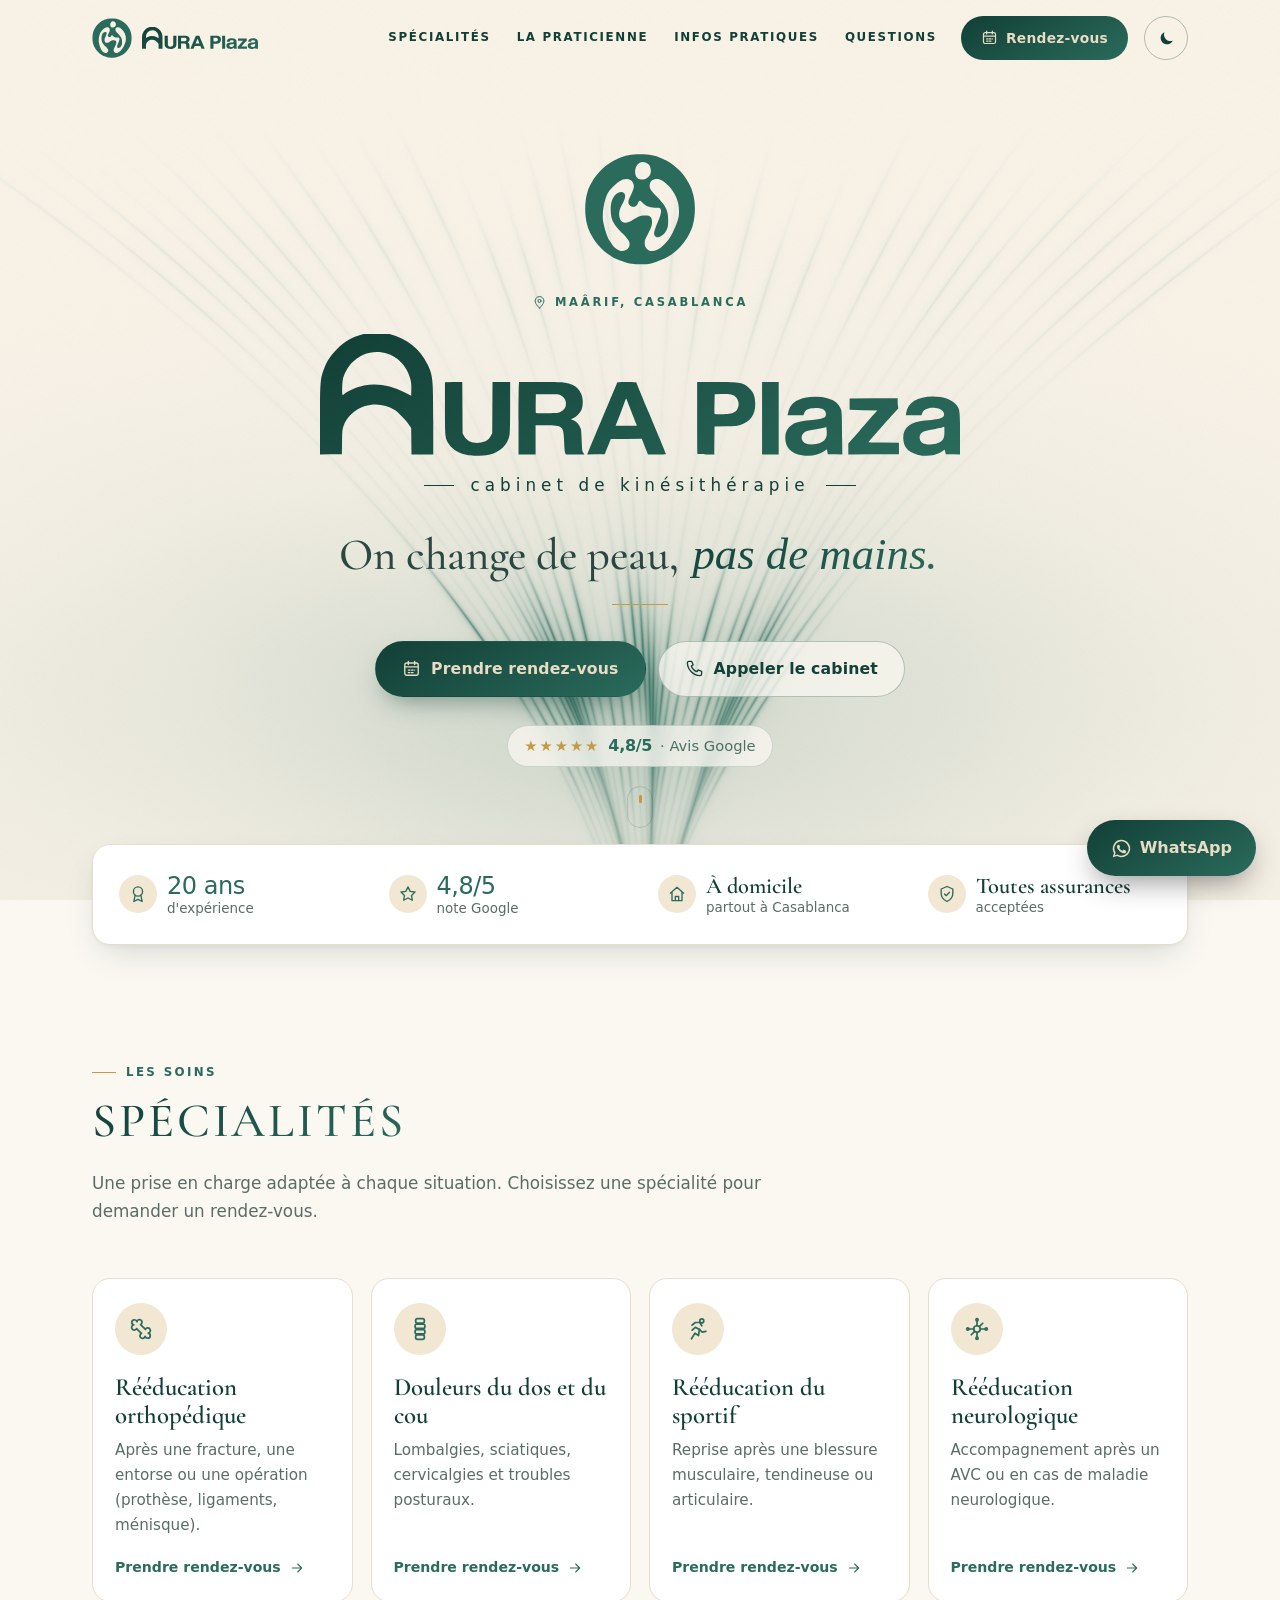
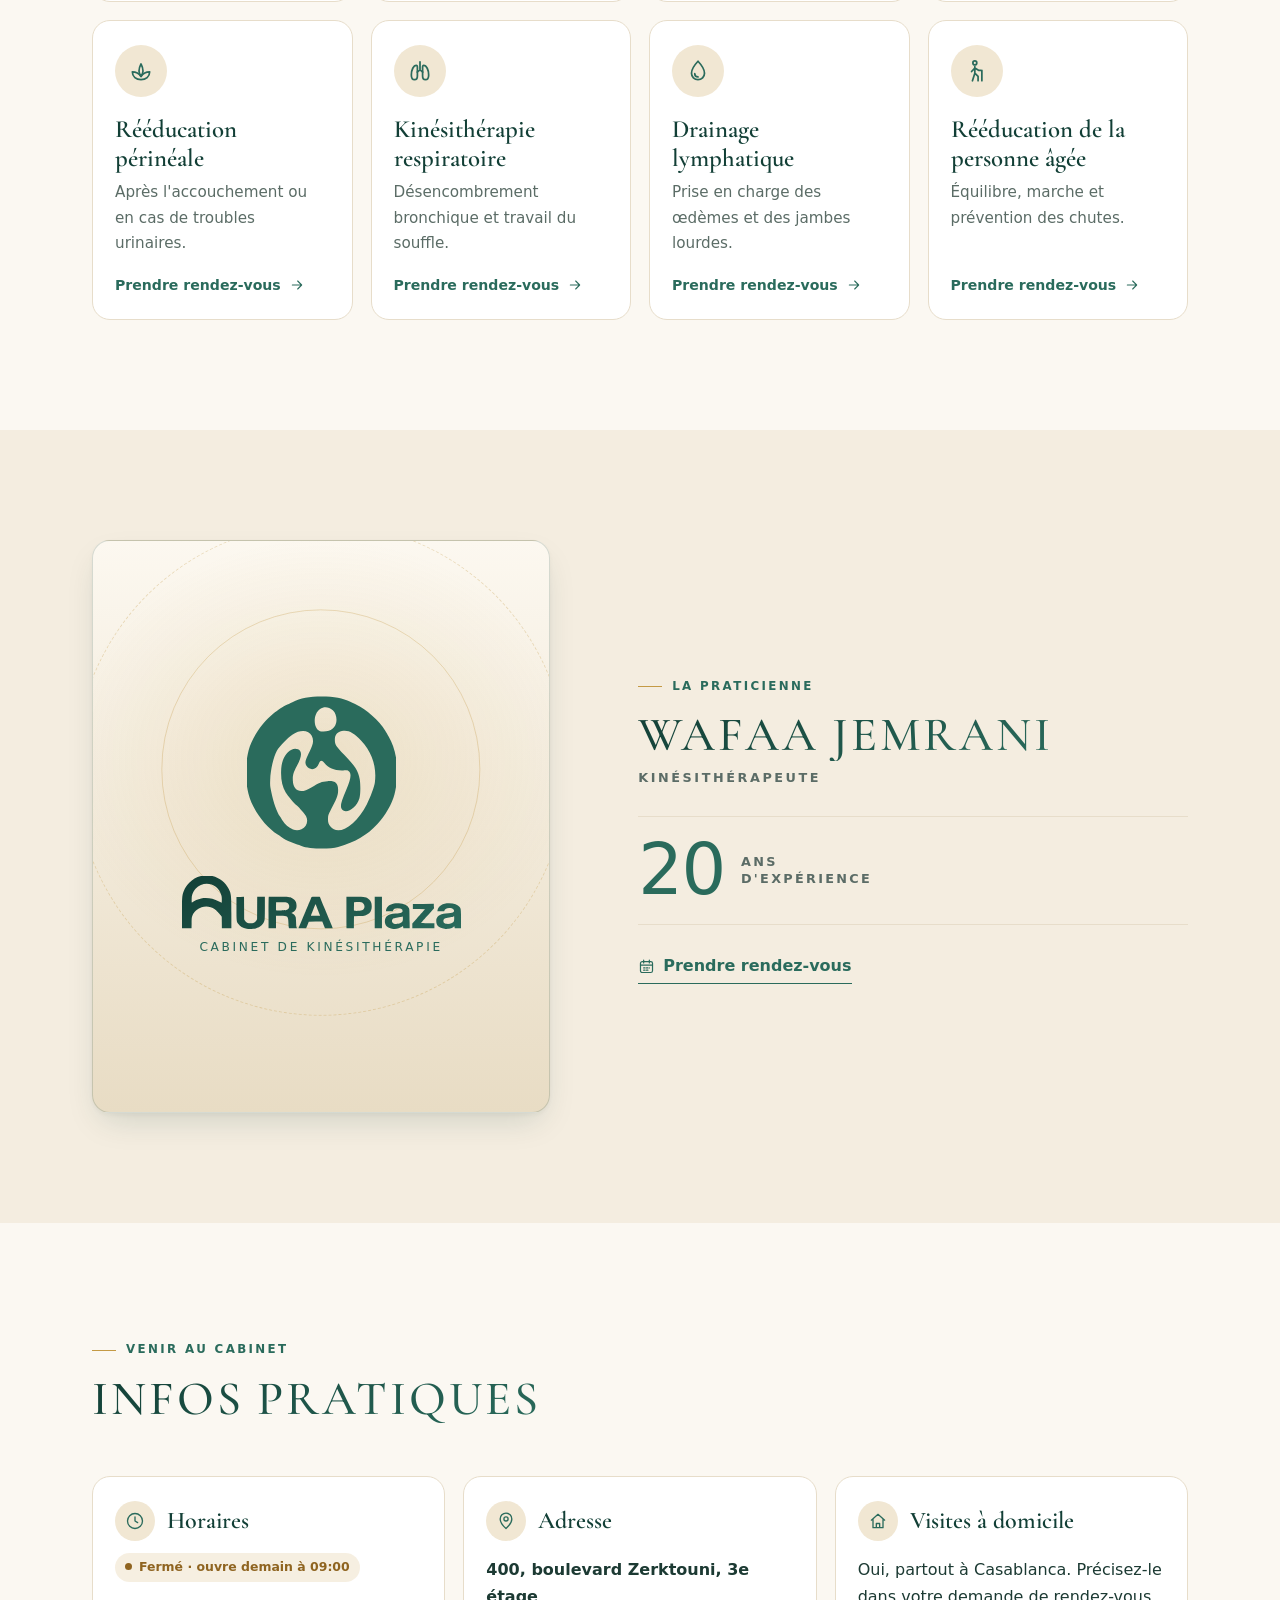
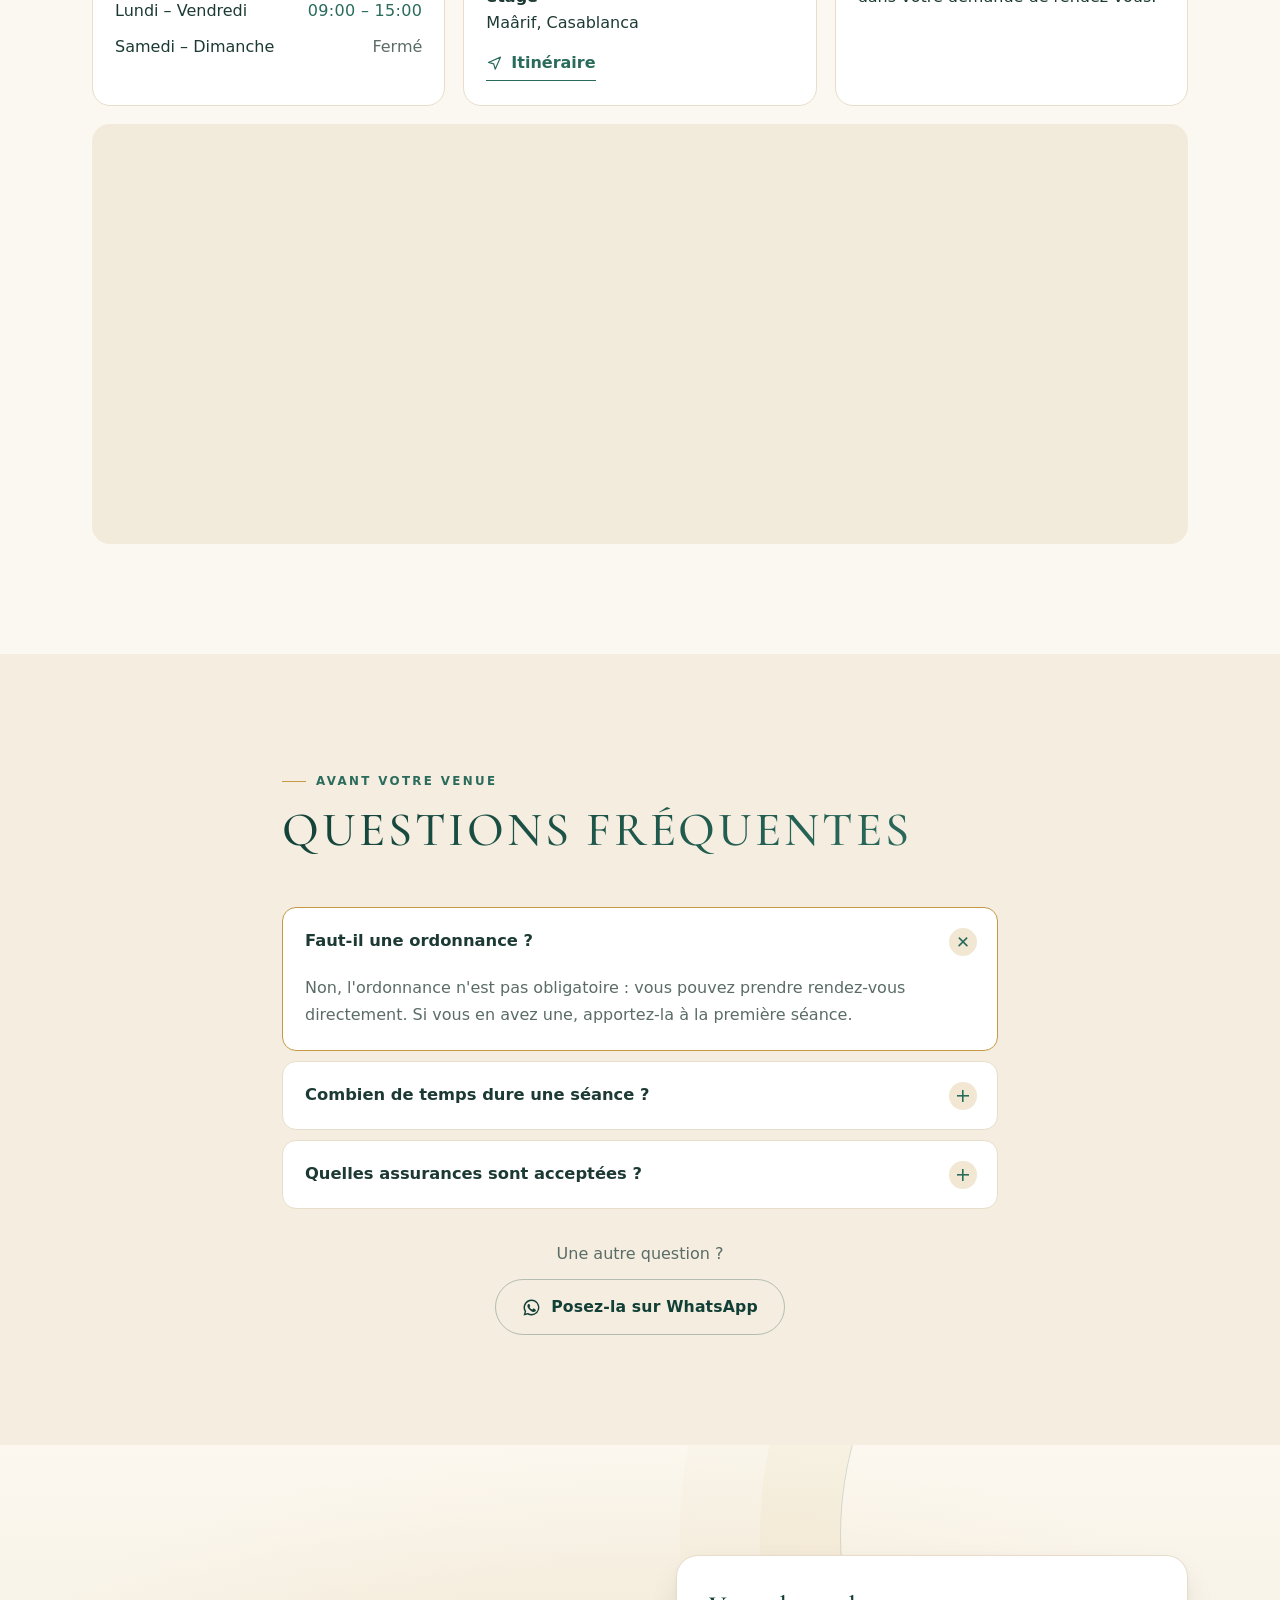
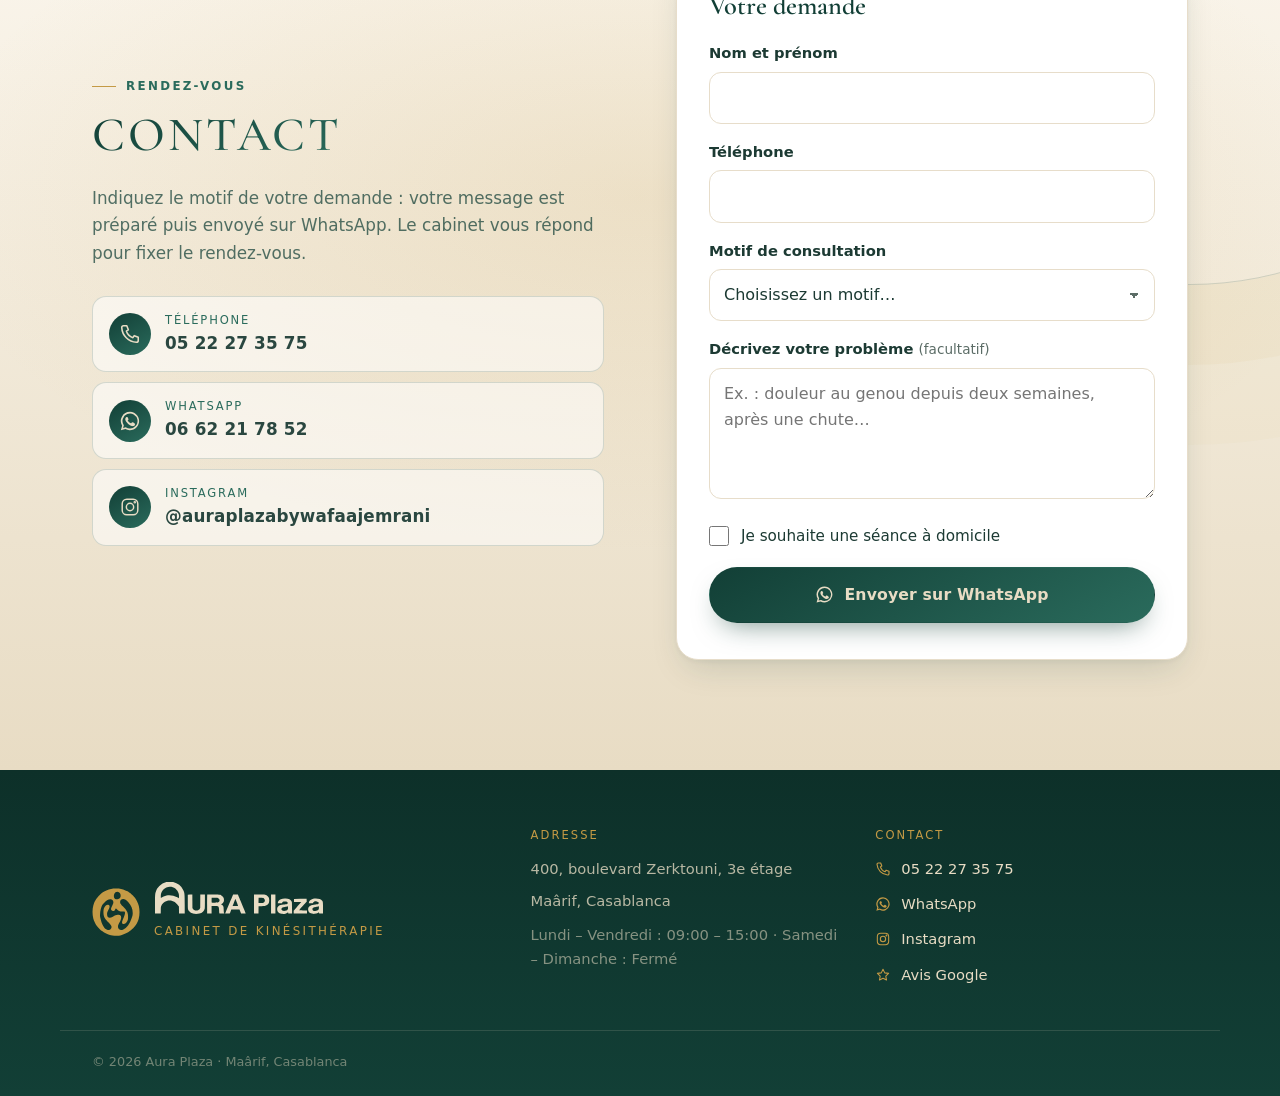
==== commit 5fce7e73: "Aura Plaza: logo wordmark, slogan and animated Light Cables hero - Vector AURA Plaza wordmark from t" ====
--- a/clients/aura-plaza/index.html
+++ b/clients/aura-plaza/index.html
@@ -24,7 +24,7 @@
     <div class="container header-inner">
       <a class="brand" href="#top" aria-label="Retour en haut de page">
         <span class="brand-mark" data-mark></span>
-        <span class="brand-name" data-bind="name"></span>
+        <span class="brand-name" data-bind="name" data-wordmark></span>
       </a>
       <nav class="main-nav" id="main-nav" aria-label="Navigation principale">
         <a href="#specialites"><svg class="bi" aria-hidden="true"><use href="#i-hand"/></svg><span>Spécialités</span></a>
@@ -54,8 +54,9 @@
       <div class="container hero-inner">
         <div class="hero-mark" data-mark></div>
         <p class="hero-eyebrow" id="hero-eyebrow"></p>
-        <h1 data-bind="name"></h1>
-        <p class="hero-lead" id="hero-lead"></p>
+        <h1 class="hero-title" data-bind="name" data-wordmark></h1>
+        <p class="hero-sub" data-bind="tagline"></p>
+        <p class="hero-slogan" id="hero-slogan"></p>
         <div class="hero-actions">
           <a class="btn btn-primary" href="#contact"><svg class="bi" aria-hidden="true"><use href="#i-cal"/></svg>Prendre rendez-vous</a>
           <a class="btn btn-ghost" id="hero-call"><svg class="bi" aria-hidden="true"><use href="#i-phone"/></svg>Appeler le cabinet</a>
@@ -200,7 +201,7 @@
       <div class="footer-brand">
         <span class="footer-mark" data-mark></span>
         <div>
-          <p class="footer-name" data-bind="name"></p>
+          <p class="footer-name" data-bind="name" data-wordmark></p>
           <p class="footer-tag" data-bind="tagline"></p>
         </div>
       </div>
--- a/clients/aura-plaza/style.css
+++ b/clients/aura-plaza/style.css
@@ -162,6 +162,16 @@
 }
 h2 .placeholder, .gt .placeholder { -webkit-text-fill-color: currentColor; }
 
+.sr-only { position: absolute; width: 1px; height: 1px; padding: 0; margin: -1px; overflow: hidden; clip: rect(0 0 0 0); white-space: nowrap; border: 0; }
+
+/* Logotype (nom dessiné) : masque SVG rempli par la couleur des titres */
+.has-wordmark { background: none !important; -webkit-text-fill-color: currentColor !important; }
+.wordmark {
+  display: block; width: 100%; aspect-ratio: var(--wm-ratio, 5);
+  background: var(--title-fill);
+  -webkit-mask: var(--wm) center / contain no-repeat; mask: var(--wm) center / contain no-repeat;
+}
+
 /* Chiffres : sans-serif fin, chiffres alignés */
 .num {
   font-family: var(--sans); font-weight: 300; letter-spacing: -.02em;
@@ -248,6 +258,8 @@
 .nav-open .brand-mark { color: var(--gold); }
 .brand-mark svg, .brand-mark img { width: 100%; height: 100%; }
 .brand-name { font-family: var(--serif); font-size: 1.45rem; font-weight: 600; letter-spacing: .01em; white-space: nowrap; overflow: hidden; text-overflow: ellipsis; }
+.brand-name.has-wordmark .wordmark { height: 19px; width: calc(19px * var(--wm-ratio, 5)); aspect-ratio: auto; }
+.nav-open .brand-name .wordmark { background: var(--gold); }
 
 .icon-btn {
   width: 44px; height: 44px; flex: none; display: inline-flex; align-items: center; justify-content: center;
@@ -301,6 +313,12 @@
   background: var(--band-bg);
   color: var(--band-text); text-align: center;
 }
+.hero-canvas { position: absolute; inset: 0; z-index: -2; width: 100%; height: 100%; display: block; }
+.hero.has-canvas .hero-aura { display: none; }
+.hero.has-canvas .hero-rating, .hero.has-canvas .btn-ghost {
+  background: color-mix(in srgb, var(--bg) 72%, transparent);
+  -webkit-backdrop-filter: blur(6px); backdrop-filter: blur(6px);
+}
 .hero-aura {
   position: absolute; z-index: -1; left: 50%; top: 42%; width: 820px; height: 820px; max-width: none;
   transform: translate(-50%, -50%);
@@ -312,11 +330,34 @@
 .hero-inner { display: flex; flex-direction: column; align-items: center; }
 .hero-mark { width: 92px; height: 92px; color: var(--mark); margin-bottom: 28px; animation: rise 1s ease both; }
 .hero-mark svg, .hero-mark img { width: 100%; height: 100%; }
-.hero-place { display: block; margin-top: 6px; }
 .hero-eyebrow {
+  display: inline-flex; align-items: center; gap: 8px;
   font-size: .72rem; font-weight: 600; letter-spacing: .24em; text-transform: uppercase;
-  color: var(--eyebrow); margin-bottom: 18px; animation: rise 1s .1s ease both;
-}
+  color: var(--eyebrow); margin-bottom: 22px; animation: rise 1s .1s ease both;
+}
+.hero-eyebrow .ico { width: 15px; height: 15px; }
+.hero-title.has-wordmark { width: min(84vw, 640px); margin: 0 auto 16px; }
+/* Sous-titre façon logo : « — cabinet de kinésithérapie — » */
+.hero-sub {
+  display: flex; align-items: center; justify-content: center; gap: 14px;
+  font-size: clamp(.74rem, 3.3vw, 1.05rem); font-weight: 400; letter-spacing: .16em; text-transform: lowercase; white-space: nowrap;
+  color: var(--title); margin: 0 0 30px; animation: rise 1s .22s ease both;
+}
+.hero-sub::before, .hero-sub::after { content: ""; width: 18px; height: 1.5px; background: currentColor; flex: none; }
+@media (min-width: 640px) { .hero-sub { letter-spacing: .3em; gap: 16px; } .hero-sub::before, .hero-sub::after { width: 30px; } }
+/* Slogan */
+.hero-slogan {
+  font-family: var(--serif); font-size: clamp(1.75rem, 8vw, 2.8rem); line-height: 1.15; font-weight: 500;
+  color: var(--band-text); margin: 0 0 36px; max-width: 16em; animation: rise 1s .3s ease both;
+}
+.hero-slogan .slogan-a { display: block; }
+.hero-slogan .slogan-b {
+  display: block; font-style: italic; font-weight: 500;
+  color: var(--title); background: var(--title-fill);
+  -webkit-background-clip: text; background-clip: text; -webkit-text-fill-color: transparent;
+  padding: 0 .08em;
+}
+.hero-slogan::after { content: ""; display: block; width: 56px; height: 1px; margin: 22px auto 0; background: var(--gold); }
 .hero h1 {
   font-size: clamp(3.4rem, 17vw, 7rem); line-height: .95; margin-bottom: 22px;
   text-transform: uppercase; letter-spacing: .04em;
@@ -324,8 +365,6 @@
   -webkit-background-clip: text; background-clip: text; -webkit-text-fill-color: transparent;
   animation: rise 1s .18s ease both;
 }
-.hero-lead { font-size: 1.08rem; color: var(--band-soft); max-width: 34em; margin-bottom: 36px; animation: rise 1s .26s ease both; }
-.hero-lead .dot { display: block; color: var(--accent); margin-top: 4px; font-weight: 600; }
 .hero-actions { display: flex; flex-direction: column; gap: 12px; width: 100%; max-width: 320px; animation: rise 1s .34s ease both; }
 .hero-rating {
   display: inline-flex; align-items: center; gap: 8px; margin-top: 28px;
@@ -405,6 +444,7 @@
 .brand-card::after { width: 108%; aspect-ratio: 1; border-style: dashed; }
 .brand-card-mark { width: 38%; max-width: 150px; margin-bottom: 26px; color: var(--mark); }
 .brand-card-mark svg { width: 100%; height: auto; }
+.brand-card-name.has-wordmark { width: 72%; max-width: 300px; }
 .brand-card-name { font-family: var(--serif); font-size: 2.3rem; font-weight: 500; text-transform: uppercase; letter-spacing: .06em; margin: 0; line-height: 1.1; }
 .brand-card-title { font-size: .76rem; letter-spacing: .22em; text-transform: uppercase; color: var(--eyebrow); margin: 8px 0 0; }
 .brand-card-note { position: absolute; bottom: 18px; font-size: .8rem; }
@@ -535,6 +575,8 @@
 .footer-brand { display: flex; align-items: center; gap: 14px; }
 .footer-mark { width: 48px; height: 48px; color: var(--gold); flex: none; }
 .footer-mark svg, .footer-mark img { width: 100%; height: 100%; }
+.footer-name.has-wordmark { width: 170px; margin-bottom: 8px; }
+.footer-name .wordmark { background: var(--cream); }
 .footer-name { font-family: var(--serif); font-size: 1.6rem; color: var(--cream); margin: 0; line-height: 1.1; text-transform: uppercase; letter-spacing: .06em; }
 .footer-tag { margin: 0; font-size: .74rem; letter-spacing: .2em; text-transform: uppercase; color: var(--gold); }
 .footer-col p { margin: 0 0 8px; }
@@ -603,13 +645,17 @@
   .main-nav .nav-cta .bi { display: block; color: inherit; width: 17px; height: 17px; }
   .brand-mark { width: 40px; height: 40px; }
   .brand-name { font-size: 1.6rem; }
+  .brand-name.has-wordmark .wordmark { height: 22px; width: calc(22px * var(--wm-ratio, 5)); }
   .hero-mark { width: 112px; height: 112px; }
-  .hero-lead { font-size: 1.2rem; }
-  .hero-lead .dot { display: inline; margin: 0; }
-  .hero-lead .dot::before { content: "·"; margin: 0 12px; }
-  .hero-place { display: inline; margin: 0; }
-  .hero-place::before { content: "·"; margin: 0 12px; }
-  .hero-aura { width: 1100px; height: 1100px; }
+  .hero-slogan { max-width: none; }
+  .hero-slogan .slogan-a, .hero-slogan .slogan-b { display: inline; }
+  .hero-canvas { position: absolute; inset: 0; z-index: -2; width: 100%; height: 100%; display: block; }
+.hero.has-canvas .hero-aura { display: none; }
+.hero.has-canvas .hero-rating, .hero.has-canvas .btn-ghost {
+  background: color-mix(in srgb, var(--bg) 72%, transparent);
+  -webkit-backdrop-filter: blur(6px); backdrop-filter: blur(6px);
+}
+.hero-aura { width: 1100px; height: 1100px; }
   .highlights-wrap { margin-top: -56px; }
   .section-head { margin-bottom: 52px; }
   .cards { grid-template-columns: repeat(4, 1fr); }
